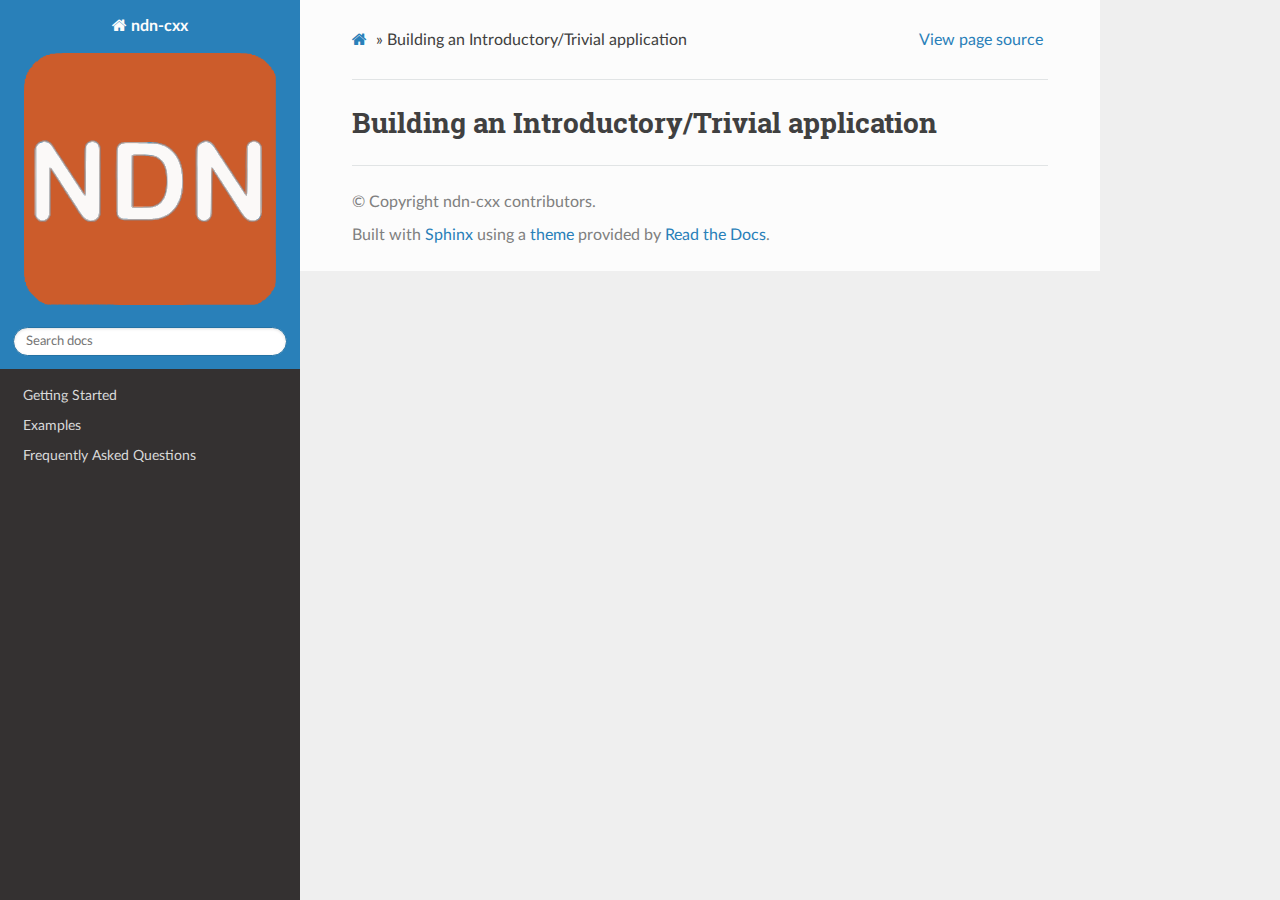
==== new-docs/_build/html/ex1.html @ 69969c58 "added new theme and examples page" ====
<!DOCTYPE html>
<html class="writer-html5" lang="en" >
<head>
  <meta charset="utf-8" /><meta name="generator" content="Docutils 0.17.1: http://docutils.sourceforge.net/" />

  <meta name="viewport" content="width=device-width, initial-scale=1.0" />
  <title>Building an Introductory/Trivial application &mdash; ndn-cxx  documentation</title>
      <link rel="stylesheet" href="_static/pygments.css" type="text/css" />
      <link rel="stylesheet" href="_static/css/theme.css" type="text/css" />
      <link rel="stylesheet" href="_static/copybutton.css" type="text/css" />
      <link rel="stylesheet" href="_static/css/logo-adjustments.css" type="text/css" />
    <link rel="shortcut icon" href="_static/ndn-plain.ico"/>
  <!--[if lt IE 9]>
    <script src="_static/js/html5shiv.min.js"></script>
  <![endif]-->
  
        <script data-url_root="./" id="documentation_options" src="_static/documentation_options.js"></script>
        <script src="_static/jquery.js"></script>
        <script src="_static/underscore.js"></script>
        <script src="_static/_sphinx_javascript_frameworks_compat.js"></script>
        <script src="_static/doctools.js"></script>
        <script src="_static/clipboard.min.js"></script>
        <script src="_static/copybutton.js"></script>
    <script src="_static/js/theme.js"></script>
    <link rel="index" title="Index" href="genindex.html" />
    <link rel="search" title="Search" href="search.html" /> 
</head>

<body class="wy-body-for-nav"> 
  <div class="wy-grid-for-nav">
    <nav data-toggle="wy-nav-shift" class="wy-nav-side">
      <div class="wy-side-scroll">
        <div class="wy-side-nav-search" >
            <a href="index.html" class="icon icon-home"> ndn-cxx
            <img src="_static/ndn-plain.svg" class="logo" alt="Logo"/>
          </a>
<div role="search">
  <form id="rtd-search-form" class="wy-form" action="search.html" method="get">
    <input type="text" name="q" placeholder="Search docs" />
    <input type="hidden" name="check_keywords" value="yes" />
    <input type="hidden" name="area" value="default" />
  </form>
</div>
        </div><div class="wy-menu wy-menu-vertical" data-spy="affix" role="navigation" aria-label="Navigation menu">
              <ul>
<li class="toctree-l1"><a class="reference internal" href="start.html">Getting Started</a></li>
<li class="toctree-l1"><a class="reference internal" href="examples.html">Examples</a></li>
<li class="toctree-l1"><a class="reference internal" href="faq.html">Frequently Asked Questions</a></li>
</ul>

        </div>
      </div>
    </nav>

    <section data-toggle="wy-nav-shift" class="wy-nav-content-wrap"><nav class="wy-nav-top" aria-label="Mobile navigation menu" >
          <i data-toggle="wy-nav-top" class="fa fa-bars"></i>
          <a href="index.html">ndn-cxx</a>
      </nav>

      <div class="wy-nav-content">
        <div class="rst-content">
          <div role="navigation" aria-label="Page navigation">
  <ul class="wy-breadcrumbs">
      <li><a href="index.html" class="icon icon-home"></a> &raquo;</li>
      <li>Building an Introductory/Trivial application</li>
      <li class="wy-breadcrumbs-aside">
            <a href="_sources/ex1.rst.txt" rel="nofollow"> View page source</a>
      </li>
  </ul>
  <hr/>
</div>
          <div role="main" class="document" itemscope="itemscope" itemtype="http://schema.org/Article">
           <div itemprop="articleBody">
             
  <section id="building-an-introductory-trivial-application">
<h1>Building an Introductory/Trivial application<a class="headerlink" href="#building-an-introductory-trivial-application" title="Permalink to this heading"></a></h1>
</section>


           </div>
          </div>
          <footer>

  <hr/>

  <div role="contentinfo">
    <p>&#169; Copyright ndn-cxx contributors.</p>
  </div>

  Built with <a href="https://www.sphinx-doc.org/">Sphinx</a> using a
    <a href="https://github.com/readthedocs/sphinx_rtd_theme">theme</a>
    provided by <a href="https://readthedocs.org">Read the Docs</a>.
   

</footer>
        </div>
      </div>
    </section>
  </div>
  <script>
      jQuery(function () {
          SphinxRtdTheme.Navigation.enable(true);
      });
  </script> 

</body>
</html>
---- new-docs/_build/html/_static/pygments.css ----
pre { line-height: 125%; }
td.linenos .normal { color: inherit; background-color: transparent; padding-left: 5px; padding-right: 5px; }
span.linenos { color: inherit; background-color: transparent; padding-left: 5px; padding-right: 5px; }
td.linenos .special { color: #000000; background-color: #ffffc0; padding-left: 5px; padding-right: 5px; }
span.linenos.special { color: #000000; background-color: #ffffc0; padding-left: 5px; padding-right: 5px; }
.highlight .hll { background-color: #ffffcc }
.highlight { background: #f8f8f8; }
.highlight .c { color: #3D7B7B; font-style: italic } /* Comment */
.highlight .err { border: 1px solid #FF0000 } /* Error */
.highlight .k { color: #008000; font-weight: bold } /* Keyword */
.highlight .o { color: #666666 } /* Operator */
.highlight .ch { color: #3D7B7B; font-style: italic } /* Comment.Hashbang */
.highlight .cm { color: #3D7B7B; font-style: italic } /* Comment.Multiline */
.highlight .cp { color: #9C6500 } /* Comment.Preproc */
.highlight .cpf { color: #3D7B7B; font-style: italic } /* Comment.PreprocFile */
.highlight .c1 { color: #3D7B7B; font-style: italic } /* Comment.Single */
.highlight .cs { color: #3D7B7B; font-style: italic } /* Comment.Special */
.highlight .gd { color: #A00000 } /* Generic.Deleted */
.highlight .ge { font-style: italic } /* Generic.Emph */
.highlight .gr { color: #E40000 } /* Generic.Error */
.highlight .gh { color: #000080; font-weight: bold } /* Generic.Heading */
.highlight .gi { color: #008400 } /* Generic.Inserted */
.highlight .go { color: #717171 } /* Generic.Output */
.highlight .gp { color: #000080; font-weight: bold } /* Generic.Prompt */
.highlight .gs { font-weight: bold } /* Generic.Strong */
.highlight .gu { color: #800080; font-weight: bold } /* Generic.Subheading */
.highlight .gt { color: #0044DD } /* Generic.Traceback */
.highlight .kc { color: #008000; font-weight: bold } /* Keyword.Constant */
.highlight .kd { color: #008000; font-weight: bold } /* Keyword.Declaration */
.highlight .kn { color: #008000; font-weight: bold } /* Keyword.Namespace */
.highlight .kp { color: #008000 } /* Keyword.Pseudo */
.highlight .kr { color: #008000; font-weight: bold } /* Keyword.Reserved */
.highlight .kt { color: #B00040 } /* Keyword.Type */
.highlight .m { color: #666666 } /* Literal.Number */
.highlight .s { color: #BA2121 } /* Literal.String */
.highlight .na { color: #687822 } /* Name.Attribute */
.highlight .nb { color: #008000 } /* Name.Builtin */
.highlight .nc { color: #0000FF; font-weight: bold } /* Name.Class */
.highlight .no { color: #880000 } /* Name.Constant */
.highlight .nd { color: #AA22FF } /* Name.Decorator */
.highlight .ni { color: #717171; font-weight: bold } /* Name.Entity */
.highlight .ne { color: #CB3F38; font-weight: bold } /* Name.Exception */
.highlight .nf { color: #0000FF } /* Name.Function */
.highlight .nl { color: #767600 } /* Name.Label */
.highlight .nn { color: #0000FF; font-weight: bold } /* Name.Namespace */
.highlight .nt { color: #008000; font-weight: bold } /* Name.Tag */
.highlight .nv { color: #19177C } /* Name.Variable */
.highlight .ow { color: #AA22FF; font-weight: bold } /* Operator.Word */
.highlight .w { color: #bbbbbb } /* Text.Whitespace */
.highlight .mb { color: #666666 } /* Literal.Number.Bin */
.highlight .mf { color: #666666 } /* Literal.Number.Float */
.highlight .mh { color: #666666 } /* Literal.Number.Hex */
.highlight .mi { color: #666666 } /* Literal.Number.Integer */
.highlight .mo { color: #666666 } /* Literal.Number.Oct */
.highlight .sa { color: #BA2121 } /* Literal.String.Affix */
.highlight .sb { color: #BA2121 } /* Literal.String.Backtick */
.highlight .sc { color: #BA2121 } /* Literal.String.Char */
.highlight .dl { color: #BA2121 } /* Literal.String.Delimiter */
.highlight .sd { color: #BA2121; font-style: italic } /* Literal.String.Doc */
.highlight .s2 { color: #BA2121 } /* Literal.String.Double */
.highlight .se { color: #AA5D1F; font-weight: bold } /* Literal.String.Escape */
.highlight .sh { color: #BA2121 } /* Literal.String.Heredoc */
.highlight .si { color: #A45A77; font-weight: bold } /* Literal.String.Interpol */
.highlight .sx { color: #008000 } /* Literal.String.Other */
.highlight .sr { color: #A45A77 } /* Literal.String.Regex */
.highlight .s1 { color: #BA2121 } /* Literal.String.Single */
.highlight .ss { color: #19177C } /* Literal.String.Symbol */
.highlight .bp { color: #008000 } /* Name.Builtin.Pseudo */
.highlight .fm { color: #0000FF } /* Name.Function.Magic */
.highlight .vc { color: #19177C } /* Name.Variable.Class */
.highlight .vg { color: #19177C } /* Name.Variable.Global */
.highlight .vi { color: #19177C } /* Name.Variable.Instance */
.highlight .vm { color: #19177C } /* Name.Variable.Magic */
.highlight .il { color: #666666 } /* Literal.Number.Integer.Long */
---- new-docs/_build/html/_static/css/theme.css ----
html{box-sizing:border-box}*,:after,:before{box-sizing:inherit}article,aside,details,figcaption,figure,footer,header,hgroup,nav,section{display:block}audio,canvas,video{display:inline-block;*display:inline;*zoom:1}[hidden],audio:not([controls]){display:none}*{-webkit-box-sizing:border-box;-moz-box-sizing:border-box;box-sizing:border-box}html{font-size:100%;-webkit-text-size-adjust:100%;-ms-text-size-adjust:100%}body{margin:0}a:active,a:hover{outline:0}abbr[title]{border-bottom:1px dotted}b,strong{font-weight:700}blockquote{margin:0}dfn{font-style:italic}ins{background:#ff9;text-decoration:none}ins,mark{color:#000}mark{background:#ff0;font-style:italic;font-weight:700}.rst-content code,.rst-content tt,code,kbd,pre,samp{font-family:monospace,serif;_font-family:courier new,monospace;font-size:1em}pre{white-space:pre}q{quotes:none}q:after,q:before{content:"";content:none}small{font-size:85%}sub,sup{font-size:75%;line-height:0;position:relative;vertical-align:baseline}sup{top:-.5em}sub{bottom:-.25em}dl,ol,ul{margin:0;padding:0;list-style:none;list-style-image:none}li{list-style:none}dd{margin:0}img{border:0;-ms-interpolation-mode:bicubic;vertical-align:middle;max-width:100%}svg:not(:root){overflow:hidden}figure,form{margin:0}label{cursor:pointer}button,input,select,textarea{font-size:100%;margin:0;vertical-align:baseline;*vertical-align:middle}button,input{line-height:normal}button,input[type=button],input[type=reset],input[type=submit]{cursor:pointer;-webkit-appearance:button;*overflow:visible}button[disabled],input[disabled]{cursor:default}input[type=search]{-webkit-appearance:textfield;-moz-box-sizing:content-box;-webkit-box-sizing:content-box;box-sizing:content-box}textarea{resize:vertical}table{border-collapse:collapse;border-spacing:0}td{vertical-align:top}.chromeframe{margin:.2em 0;background:#ccc;color:#000;padding:.2em 0}.ir{display:block;border:0;text-indent:-999em;overflow:hidden;background-color:transparent;background-repeat:no-repeat;text-align:left;direction:ltr;*line-height:0}.ir br{display:none}.hidden{display:none!important;visibility:hidden}.visuallyhidden{border:0;clip:rect(0 0 0 0);height:1px;margin:-1px;overflow:hidden;padding:0;position:absolute;width:1px}.visuallyhidden.focusable:active,.visuallyhidden.focusable:focus{clip:auto;height:auto;margin:0;overflow:visible;position:static;width:auto}.invisible{visibility:hidden}.relative{position:relative}big,small{font-size:100%}@media print{body,html,section{background:none!important}*{box-shadow:none!important;text-shadow:none!important;filter:none!important;-ms-filter:none!important}a,a:visited{text-decoration:underline}.ir a:after,a[href^="#"]:after,a[href^="javascript:"]:after{content:""}blockquote,pre{page-break-inside:avoid}thead{display:table-header-group}img,tr{page-break-inside:avoid}img{max-width:100%!important}@page{margin:.5cm}.rst-content .toctree-wrapper>p.caption,h2,h3,p{orphans:3;widows:3}.rst-content .toctree-wrapper>p.caption,h2,h3{page-break-after:avoid}}.btn,.fa:before,.icon:before,.rst-content .admonition,.rst-content .admonition-title:before,.rst-content .admonition-todo,.rst-content .attention,.rst-content .caution,.rst-content .code-block-caption .headerlink:before,.rst-content .danger,.rst-content .eqno .headerlink:before,.rst-content .error,.rst-content .hint,.rst-content .important,.rst-content .note,.rst-content .seealso,.rst-content .tip,.rst-content .warning,.rst-content code.download span:first-child:before,.rst-content dl dt .headerlink:before,.rst-content h1 .headerlink:before,.rst-content h2 .headerlink:before,.rst-content h3 .headerlink:before,.rst-content h4 .headerlink:before,.rst-content h5 .headerlink:before,.rst-content h6 .headerlink:before,.rst-content p.caption .headerlink:before,.rst-content p .headerlink:before,.rst-content table>caption .headerlink:before,.rst-content tt.download span:first-child:before,.wy-alert,.wy-dropdown .caret:before,.wy-inline-validate.wy-inline-validate-danger .wy-input-context:before,.wy-inline-validate.wy-inline-validate-info .wy-input-context:before,.wy-inline-validate.wy-inline-validate-success .wy-input-context:before,.wy-inline-validate.wy-inline-validate-warning .wy-input-context:before,.wy-menu-vertical li.current>a,.wy-menu-vertical li.current>a button.toctree-expand:before,.wy-menu-vertical li.on a,.wy-menu-vertical li.on a button.toctree-expand:before,.wy-menu-vertical li button.toctree-expand:before,.wy-nav-top a,.wy-side-nav-search .wy-dropdown>a,.wy-side-nav-search>a,input[type=color],input[type=date],input[type=datetime-local],input[type=datetime],input[type=email],input[type=month],input[type=number],input[type=password],input[type=search],input[type=tel],input[type=text],input[type=time],input[type=url],input[type=week],select,textarea{-webkit-font-smoothing:antialiased}.clearfix{*zoom:1}.clearfix:after,.clearfix:before{display:table;content:""}.clearfix:after{clear:both}/*!
 *  Font Awesome 4.7.0 by @davegandy - http://fontawesome.io - @fontawesome
 *  License - http://fontawesome.io/license (Font: SIL OFL 1.1, CSS: MIT License)
 */@font-face{font-family:FontAwesome;src:url(fonts/fontawesome-webfont.eot?674f50d287a8c48dc19ba404d20fe713);src:url(fonts/fontawesome-webfont.eot?674f50d287a8c48dc19ba404d20fe713?#iefix&v=4.7.0) format("embedded-opentype"),url(fonts/fontawesome-webfont.woff2?af7ae505a9eed503f8b8e6982036873e) format("woff2"),url(fonts/fontawesome-webfont.woff?fee66e712a8a08eef5805a46892932ad) format("woff"),url(fonts/fontawesome-webfont.ttf?b06871f281fee6b241d60582ae9369b9) format("truetype"),url(fonts/fontawesome-webfont.svg?912ec66d7572ff821749319396470bde#fontawesomeregular) format("svg");font-weight:400;font-style:normal}.fa,.icon,.rst-content .admonition-title,.rst-content .code-block-caption .headerlink,.rst-content .eqno .headerlink,.rst-content code.download span:first-child,.rst-content dl dt .headerlink,.rst-content h1 .headerlink,.rst-content h2 .headerlink,.rst-content h3 .headerlink,.rst-content h4 .headerlink,.rst-content h5 .headerlink,.rst-content h6 .headerlink,.rst-content p.caption .headerlink,.rst-content p .headerlink,.rst-content table>caption .headerlink,.rst-content tt.download span:first-child,.wy-menu-vertical li.current>a button.toctree-expand,.wy-menu-vertical li.on a button.toctree-expand,.wy-menu-vertical li button.toctree-expand{display:inline-block;font:normal normal normal 14px/1 FontAwesome;font-size:inherit;text-rendering:auto;-webkit-font-smoothing:antialiased;-moz-osx-font-smoothing:grayscale}.fa-lg{font-size:1.33333em;line-height:.75em;vertical-align:-15%}.fa-2x{font-size:2em}.fa-3x{font-size:3em}.fa-4x{font-size:4em}.fa-5x{font-size:5em}.fa-fw{width:1.28571em;text-align:center}.fa-ul{padding-left:0;margin-left:2.14286em;list-style-type:none}.fa-ul>li{position:relative}.fa-li{position:absolute;left:-2.14286em;width:2.14286em;top:.14286em;text-align:center}.fa-li.fa-lg{left:-1.85714em}.fa-border{padding:.2em .25em .15em;border:.08em solid #eee;border-radius:.1em}.fa-pull-left{float:left}.fa-pull-right{float:right}.fa-pull-left.icon,.fa.fa-pull-left,.rst-content .code-block-caption .fa-pull-left.headerlink,.rst-content .eqno .fa-pull-left.headerlink,.rst-content .fa-pull-left.admonition-title,.rst-content code.download span.fa-pull-left:first-child,.rst-content dl dt .fa-pull-left.headerlink,.rst-content h1 .fa-pull-left.headerlink,.rst-content h2 .fa-pull-left.headerlink,.rst-content h3 .fa-pull-left.headerlink,.rst-content h4 .fa-pull-left.headerlink,.rst-content h5 .fa-pull-left.headerlink,.rst-content h6 .fa-pull-left.headerlink,.rst-content p .fa-pull-left.headerlink,.rst-content table>caption .fa-pull-left.headerlink,.rst-content tt.download span.fa-pull-left:first-child,.wy-menu-vertical li.current>a button.fa-pull-left.toctree-expand,.wy-menu-vertical li.on a button.fa-pull-left.toctree-expand,.wy-menu-vertical li button.fa-pull-left.toctree-expand{margin-right:.3em}.fa-pull-right.icon,.fa.fa-pull-right,.rst-content .code-block-caption .fa-pull-right.headerlink,.rst-content .eqno .fa-pull-right.headerlink,.rst-content .fa-pull-right.admonition-title,.rst-content code.download span.fa-pull-right:first-child,.rst-content dl dt .fa-pull-right.headerlink,.rst-content h1 .fa-pull-right.headerlink,.rst-content h2 .fa-pull-right.headerlink,.rst-content h3 .fa-pull-right.headerlink,.rst-content h4 .fa-pull-right.headerlink,.rst-content h5 .fa-pull-right.headerlink,.rst-content h6 .fa-pull-right.headerlink,.rst-content p .fa-pull-right.headerlink,.rst-content table>caption .fa-pull-right.headerlink,.rst-content tt.download span.fa-pull-right:first-child,.wy-menu-vertical li.current>a button.fa-pull-right.toctree-expand,.wy-menu-vertical li.on a button.fa-pull-right.toctree-expand,.wy-menu-vertical li button.fa-pull-right.toctree-expand{margin-left:.3em}.pull-right{float:right}.pull-left{float:left}.fa.pull-left,.pull-left.icon,.rst-content .code-block-caption .pull-left.headerlink,.rst-content .eqno .pull-left.headerlink,.rst-content .pull-left.admonition-title,.rst-content code.download span.pull-left:first-child,.rst-content dl dt .pull-left.headerlink,.rst-content h1 .pull-left.headerlink,.rst-content h2 .pull-left.headerlink,.rst-content h3 .pull-left.headerlink,.rst-content h4 .pull-left.headerlink,.rst-content h5 .pull-left.headerlink,.rst-content h6 .pull-left.headerlink,.rst-content p .pull-left.headerlink,.rst-content table>caption .pull-left.headerlink,.rst-content tt.download span.pull-left:first-child,.wy-menu-vertical li.current>a button.pull-left.toctree-expand,.wy-menu-vertical li.on a button.pull-left.toctree-expand,.wy-menu-vertical li button.pull-left.toctree-expand{margin-right:.3em}.fa.pull-right,.pull-right.icon,.rst-content .code-block-caption .pull-right.headerlink,.rst-content .eqno .pull-right.headerlink,.rst-content .pull-right.admonition-title,.rst-content code.download span.pull-right:first-child,.rst-content dl dt .pull-right.headerlink,.rst-content h1 .pull-right.headerlink,.rst-content h2 .pull-right.headerlink,.rst-content h3 .pull-right.headerlink,.rst-content h4 .pull-right.headerlink,.rst-content h5 .pull-right.headerlink,.rst-content h6 .pull-right.headerlink,.rst-content p .pull-right.headerlink,.rst-content table>caption .pull-right.headerlink,.rst-content tt.download span.pull-right:first-child,.wy-menu-vertical li.current>a button.pull-right.toctree-expand,.wy-menu-vertical li.on a button.pull-right.toctree-expand,.wy-menu-vertical li button.pull-right.toctree-expand{margin-left:.3em}.fa-spin{-webkit-animation:fa-spin 2s linear infinite;animation:fa-spin 2s linear infinite}.fa-pulse{-webkit-animation:fa-spin 1s steps(8) infinite;animation:fa-spin 1s steps(8) infinite}@-webkit-keyframes fa-spin{0%{-webkit-transform:rotate(0deg);transform:rotate(0deg)}to{-webkit-transform:rotate(359deg);transform:rotate(359deg)}}@keyframes fa-spin{0%{-webkit-transform:rotate(0deg);transform:rotate(0deg)}to{-webkit-transform:rotate(359deg);transform:rotate(359deg)}}.fa-rotate-90{-ms-filter:"progid:DXImageTransform.Microsoft.BasicImage(rotation=1)";-webkit-transform:rotate(90deg);-ms-transform:rotate(90deg);transform:rotate(90deg)}.fa-rotate-180{-ms-filter:"progid:DXImageTransform.Microsoft.BasicImage(rotation=2)";-webkit-transform:rotate(180deg);-ms-transform:rotate(180deg);transform:rotate(180deg)}.fa-rotate-270{-ms-filter:"progid:DXImageTransform.Microsoft.BasicImage(rotation=3)";-webkit-transform:rotate(270deg);-ms-transform:rotate(270deg);transform:rotate(270deg)}.fa-flip-horizontal{-ms-filter:"progid:DXImageTransform.Microsoft.BasicImage(rotation=0, mirror=1)";-webkit-transform:scaleX(-1);-ms-transform:scaleX(-1);transform:scaleX(-1)}.fa-flip-vertical{-ms-filter:"progid:DXImageTransform.Microsoft.BasicImage(rotation=2, mirror=1)";-webkit-transform:scaleY(-1);-ms-transform:scaleY(-1);transform:scaleY(-1)}:root .fa-flip-horizontal,:root .fa-flip-vertical,:root .fa-rotate-90,:root .fa-rotate-180,:root .fa-rotate-270{filter:none}.fa-stack{position:relative;display:inline-block;width:2em;height:2em;line-height:2em;vertical-align:middle}.fa-stack-1x,.fa-stack-2x{position:absolute;left:0;width:100%;text-align:center}.fa-stack-1x{line-height:inherit}.fa-stack-2x{font-size:2em}.fa-inverse{color:#fff}.fa-glass:before{content:""}.fa-music:before{content:""}.fa-search:before,.icon-search:before{content:""}.fa-envelope-o:before{content:""}.fa-heart:before{content:""}.fa-star:before{content:""}.fa-star-o:before{content:""}.fa-user:before{content:""}.fa-film:before{content:""}.fa-th-large:before{content:""}.fa-th:before{content:""}.fa-th-list:before{content:""}.fa-check:before{content:""}.fa-close:before,.fa-remove:before,.fa-times:before{content:""}.fa-search-plus:before{content:""}.fa-search-minus:before{content:""}.fa-power-off:before{content:""}.fa-signal:before{content:""}.fa-cog:before,.fa-gear:before{content:""}.fa-trash-o:before{content:""}.fa-home:before,.icon-home:before{content:""}.fa-file-o:before{content:""}.fa-clock-o:before{content:""}.fa-road:before{content:""}.fa-download:before,.rst-content code.download span:first-child:before,.rst-content tt.download span:first-child:before{content:""}.fa-arrow-circle-o-down:before{content:""}.fa-arrow-circle-o-up:before{content:""}.fa-inbox:before{content:""}.fa-play-circle-o:before{content:""}.fa-repeat:before,.fa-rotate-right:before{content:""}.fa-refresh:before{content:""}.fa-list-alt:before{content:""}.fa-lock:before{content:""}.fa-flag:before{content:""}.fa-headphones:before{content:""}.fa-volume-off:before{content:""}.fa-volume-down:before{content:""}.fa-volume-up:before{content:""}.fa-qrcode:before{content:""}.fa-barcode:before{content:""}.fa-tag:before{content:""}.fa-tags:before{content:""}.fa-book:before,.icon-book:before{content:""}.fa-bookmark:before{content:""}.fa-print:before{content:""}.fa-camera:before{content:""}.fa-font:before{content:""}.fa-bold:before{content:""}.fa-italic:before{content:""}.fa-text-height:before{content:""}.fa-text-width:before{content:""}.fa-align-left:before{content:""}.fa-align-center:before{content:""}.fa-align-right:before{content:""}.fa-align-justify:before{content:""}.fa-list:before{content:""}.fa-dedent:before,.fa-outdent:before{content:""}.fa-indent:before{content:""}.fa-video-camera:before{content:""}.fa-image:before,.fa-photo:before,.fa-picture-o:before{content:""}.fa-pencil:before{content:""}.fa-map-marker:before{content:""}.fa-adjust:before{content:""}.fa-tint:before{content:""}.fa-edit:before,.fa-pencil-square-o:before{content:""}.fa-share-square-o:before{content:""}.fa-check-square-o:before{content:""}.fa-arrows:before{content:""}.fa-step-backward:before{content:""}.fa-fast-backward:before{content:""}.fa-backward:before{content:""}.fa-play:before{content:""}.fa-pause:before{content:""}.fa-stop:before{content:""}.fa-forward:before{content:""}.fa-fast-forward:before{content:""}.fa-step-forward:before{content:""}.fa-eject:before{content:""}.fa-chevron-left:before{content:""}.fa-chevron-right:before{content:""}.fa-plus-circle:before{content:""}.fa-minus-circle:before{content:""}.fa-times-circle:before,.wy-inline-validate.wy-inline-validate-danger .wy-input-context:before{content:""}.fa-check-circle:before,.wy-inline-validate.wy-inline-validate-success .wy-input-context:before{content:""}.fa-question-circle:before{content:""}.fa-info-circle:before{content:""}.fa-crosshairs:before{content:""}.fa-times-circle-o:before{content:""}.fa-check-circle-o:before{content:""}.fa-ban:before{content:""}.fa-arrow-left:before{content:""}.fa-arrow-right:before{content:""}.fa-arrow-up:before{content:""}.fa-arrow-down:before{content:""}.fa-mail-forward:before,.fa-share:before{content:""}.fa-expand:before{content:""}.fa-compress:before{content:""}.fa-plus:before{content:""}.fa-minus:before{content:""}.fa-asterisk:before{content:""}.fa-exclamation-circle:before,.rst-content .admonition-title:before,.wy-inline-validate.wy-inline-validate-info .wy-input-context:before,.wy-inline-validate.wy-inline-validate-warning .wy-input-context:before{content:""}.fa-gift:before{content:""}.fa-leaf:before{content:""}.fa-fire:before,.icon-fire:before{content:""}.fa-eye:before{content:""}.fa-eye-slash:before{content:""}.fa-exclamation-triangle:before,.fa-warning:before{content:""}.fa-plane:before{content:""}.fa-calendar:before{content:""}.fa-random:before{content:""}.fa-comment:before{content:""}.fa-magnet:before{content:""}.fa-chevron-up:before{content:""}.fa-chevron-down:before{content:""}.fa-retweet:before{content:""}.fa-shopping-cart:before{content:""}.fa-folder:before{content:""}.fa-folder-open:before{content:""}.fa-arrows-v:before{content:""}.fa-arrows-h:before{content:""}.fa-bar-chart-o:before,.fa-bar-chart:before{content:""}.fa-twitter-square:before{content:""}.fa-facebook-square:before{content:""}.fa-camera-retro:before{content:""}.fa-key:before{content:""}.fa-cogs:before,.fa-gears:before{content:""}.fa-comments:before{content:""}.fa-thumbs-o-up:before{content:""}.fa-thumbs-o-down:before{content:""}.fa-star-half:before{content:""}.fa-heart-o:before{content:""}.fa-sign-out:before{content:""}.fa-linkedin-square:before{content:""}.fa-thumb-tack:before{content:""}.fa-external-link:before{content:""}.fa-sign-in:before{content:""}.fa-trophy:before{content:""}.fa-github-square:before{content:""}.fa-upload:before{content:""}.fa-lemon-o:before{content:""}.fa-phone:before{content:""}.fa-square-o:before{content:""}.fa-bookmark-o:before{content:""}.fa-phone-square:before{content:""}.fa-twitter:before{content:""}.fa-facebook-f:before,.fa-facebook:before{content:""}.fa-github:before,.icon-github:before{content:""}.fa-unlock:before{content:""}.fa-credit-card:before{content:""}.fa-feed:before,.fa-rss:before{content:""}.fa-hdd-o:before{content:""}.fa-bullhorn:before{content:""}.fa-bell:before{content:""}.fa-certificate:before{content:""}.fa-hand-o-right:before{content:""}.fa-hand-o-left:before{content:""}.fa-hand-o-up:before{content:""}.fa-hand-o-down:before{content:""}.fa-arrow-circle-left:before,.icon-circle-arrow-left:before{content:""}.fa-arrow-circle-right:before,.icon-circle-arrow-right:before{content:""}.fa-arrow-circle-up:before{content:""}.fa-arrow-circle-down:before{content:""}.fa-globe:before{content:""}.fa-wrench:before{content:""}.fa-tasks:before{content:""}.fa-filter:before{content:""}.fa-briefcase:before{content:""}.fa-arrows-alt:before{content:""}.fa-group:before,.fa-users:before{content:""}.fa-chain:before,.fa-link:before,.icon-link:before{content:""}.fa-cloud:before{content:""}.fa-flask:before{content:""}.fa-cut:before,.fa-scissors:before{content:""}.fa-copy:before,.fa-files-o:before{content:""}.fa-paperclip:before{content:""}.fa-floppy-o:before,.fa-save:before{content:""}.fa-square:before{content:""}.fa-bars:before,.fa-navicon:before,.fa-reorder:before{content:""}.fa-list-ul:before{content:""}.fa-list-ol:before{content:""}.fa-strikethrough:before{content:""}.fa-underline:before{content:""}.fa-table:before{content:""}.fa-magic:before{content:""}.fa-truck:before{content:""}.fa-pinterest:before{content:""}.fa-pinterest-square:before{content:""}.fa-google-plus-square:before{content:""}.fa-google-plus:before{content:""}.fa-money:before{content:""}.fa-caret-down:before,.icon-caret-down:before,.wy-dropdown .caret:before{content:""}.fa-caret-up:before{content:""}.fa-caret-left:before{content:""}.fa-caret-right:before{content:""}.fa-columns:before{content:""}.fa-sort:before,.fa-unsorted:before{content:""}.fa-sort-desc:before,.fa-sort-down:before{content:""}.fa-sort-asc:before,.fa-sort-up:before{content:""}.fa-envelope:before{content:""}.fa-linkedin:before{content:""}.fa-rotate-left:before,.fa-undo:before{content:""}.fa-gavel:before,.fa-legal:before{content:""}.fa-dashboard:before,.fa-tachometer:before{content:""}.fa-comment-o:before{content:""}.fa-comments-o:before{content:""}.fa-bolt:before,.fa-flash:before{content:""}.fa-sitemap:before{content:""}.fa-umbrella:before{content:""}.fa-clipboard:before,.fa-paste:before{content:""}.fa-lightbulb-o:before{content:""}.fa-exchange:before{content:""}.fa-cloud-download:before{content:""}.fa-cloud-upload:before{content:""}.fa-user-md:before{content:""}.fa-stethoscope:before{content:""}.fa-suitcase:before{content:""}.fa-bell-o:before{content:""}.fa-coffee:before{content:""}.fa-cutlery:before{content:""}.fa-file-text-o:before{content:""}.fa-building-o:before{content:""}.fa-hospital-o:before{content:""}.fa-ambulance:before{content:""}.fa-medkit:before{content:""}.fa-fighter-jet:before{content:""}.fa-beer:before{content:""}.fa-h-square:before{content:""}.fa-plus-square:before{content:""}.fa-angle-double-left:before{content:""}.fa-angle-double-right:before{content:""}.fa-angle-double-up:before{content:""}.fa-angle-double-down:before{content:""}.fa-angle-left:before{content:""}.fa-angle-right:before{content:""}.fa-angle-up:before{content:""}.fa-angle-down:before{content:""}.fa-desktop:before{content:""}.fa-laptop:before{content:""}.fa-tablet:before{content:""}.fa-mobile-phone:before,.fa-mobile:before{content:""}.fa-circle-o:before{content:""}.fa-quote-left:before{content:""}.fa-quote-right:before{content:""}.fa-spinner:before{content:""}.fa-circle:before{content:""}.fa-mail-reply:before,.fa-reply:before{content:""}.fa-github-alt:before{content:""}.fa-folder-o:before{content:""}.fa-folder-open-o:before{content:""}.fa-smile-o:before{content:""}.fa-frown-o:before{content:""}.fa-meh-o:before{content:""}.fa-gamepad:before{content:""}.fa-keyboard-o:before{content:""}.fa-flag-o:before{content:""}.fa-flag-checkered:before{content:""}.fa-terminal:before{content:""}.fa-code:before{content:""}.fa-mail-reply-all:before,.fa-reply-all:before{content:""}.fa-star-half-empty:before,.fa-star-half-full:before,.fa-star-half-o:before{content:""}.fa-location-arrow:before{content:""}.fa-crop:before{content:""}.fa-code-fork:before{content:""}.fa-chain-broken:before,.fa-unlink:before{content:""}.fa-question:before{content:""}.fa-info:before{content:""}.fa-exclamation:before{content:""}.fa-superscript:before{content:""}.fa-subscript:before{content:""}.fa-eraser:before{content:""}.fa-puzzle-piece:before{content:""}.fa-microphone:before{content:""}.fa-microphone-slash:before{content:""}.fa-shield:before{content:""}.fa-calendar-o:before{content:""}.fa-fire-extinguisher:before{content:""}.fa-rocket:before{content:""}.fa-maxcdn:before{content:""}.fa-chevron-circle-left:before{content:""}.fa-chevron-circle-right:before{content:""}.fa-chevron-circle-up:before{content:""}.fa-chevron-circle-down:before{content:""}.fa-html5:before{content:""}.fa-css3:before{content:""}.fa-anchor:before{content:""}.fa-unlock-alt:before{content:""}.fa-bullseye:before{content:""}.fa-ellipsis-h:before{content:""}.fa-ellipsis-v:before{content:""}.fa-rss-square:before{content:""}.fa-play-circle:before{content:""}.fa-ticket:before{content:""}.fa-minus-square:before{content:""}.fa-minus-square-o:before,.wy-menu-vertical li.current>a button.toctree-expand:before,.wy-menu-vertical li.on a button.toctree-expand:before{content:""}.fa-level-up:before{content:""}.fa-level-down:before{content:""}.fa-check-square:before{content:""}.fa-pencil-square:before{content:""}.fa-external-link-square:before{content:""}.fa-share-square:before{content:""}.fa-compass:before{content:""}.fa-caret-square-o-down:before,.fa-toggle-down:before{content:""}.fa-caret-square-o-up:before,.fa-toggle-up:before{content:""}.fa-caret-square-o-right:before,.fa-toggle-right:before{content:""}.fa-eur:before,.fa-euro:before{content:""}.fa-gbp:before{content:""}.fa-dollar:before,.fa-usd:before{content:""}.fa-inr:before,.fa-rupee:before{content:""}.fa-cny:before,.fa-jpy:before,.fa-rmb:before,.fa-yen:before{content:""}.fa-rouble:before,.fa-rub:before,.fa-ruble:before{content:""}.fa-krw:before,.fa-won:before{content:""}.fa-bitcoin:before,.fa-btc:before{content:""}.fa-file:before{content:""}.fa-file-text:before{content:""}.fa-sort-alpha-asc:before{content:""}.fa-sort-alpha-desc:before{content:""}.fa-sort-amount-asc:before{content:""}.fa-sort-amount-desc:before{content:""}.fa-sort-numeric-asc:before{content:""}.fa-sort-numeric-desc:before{content:""}.fa-thumbs-up:before{content:""}.fa-thumbs-down:before{content:""}.fa-youtube-square:before{content:""}.fa-youtube:before{content:""}.fa-xing:before{content:""}.fa-xing-square:before{content:""}.fa-youtube-play:before{content:""}.fa-dropbox:before{content:""}.fa-stack-overflow:before{content:""}.fa-instagram:before{content:""}.fa-flickr:before{content:""}.fa-adn:before{content:""}.fa-bitbucket:before,.icon-bitbucket:before{content:""}.fa-bitbucket-square:before{content:""}.fa-tumblr:before{content:""}.fa-tumblr-square:before{content:""}.fa-long-arrow-down:before{content:""}.fa-long-arrow-up:before{content:""}.fa-long-arrow-left:before{content:""}.fa-long-arrow-right:before{content:""}.fa-apple:before{content:""}.fa-windows:before{content:""}.fa-android:before{content:""}.fa-linux:before{content:""}.fa-dribbble:before{content:""}.fa-skype:before{content:""}.fa-foursquare:before{content:""}.fa-trello:before{content:""}.fa-female:before{content:""}.fa-male:before{content:""}.fa-gittip:before,.fa-gratipay:before{content:""}.fa-sun-o:before{content:""}.fa-moon-o:before{content:""}.fa-archive:before{content:""}.fa-bug:before{content:""}.fa-vk:before{content:""}.fa-weibo:before{content:""}.fa-renren:before{content:""}.fa-pagelines:before{content:""}.fa-stack-exchange:before{content:""}.fa-arrow-circle-o-right:before{content:""}.fa-arrow-circle-o-left:before{content:""}.fa-caret-square-o-left:before,.fa-toggle-left:before{content:""}.fa-dot-circle-o:before{content:""}.fa-wheelchair:before{content:""}.fa-vimeo-square:before{content:""}.fa-try:before,.fa-turkish-lira:before{content:""}.fa-plus-square-o:before,.wy-menu-vertical li button.toctree-expand:before{content:""}.fa-space-shuttle:before{content:""}.fa-slack:before{content:""}.fa-envelope-square:before{content:""}.fa-wordpress:before{content:""}.fa-openid:before{content:""}.fa-bank:before,.fa-institution:before,.fa-university:before{content:""}.fa-graduation-cap:before,.fa-mortar-board:before{content:""}.fa-yahoo:before{content:""}.fa-google:before{content:""}.fa-reddit:before{content:""}.fa-reddit-square:before{content:""}.fa-stumbleupon-circle:before{content:""}.fa-stumbleupon:before{content:""}.fa-delicious:before{content:""}.fa-digg:before{content:""}.fa-pied-piper-pp:before{content:""}.fa-pied-piper-alt:before{content:""}.fa-drupal:before{content:""}.fa-joomla:before{content:""}.fa-language:before{content:""}.fa-fax:before{content:""}.fa-building:before{content:""}.fa-child:before{content:""}.fa-paw:before{content:""}.fa-spoon:before{content:""}.fa-cube:before{content:""}.fa-cubes:before{content:""}.fa-behance:before{content:""}.fa-behance-square:before{content:""}.fa-steam:before{content:""}.fa-steam-square:before{content:""}.fa-recycle:before{content:""}.fa-automobile:before,.fa-car:before{content:""}.fa-cab:before,.fa-taxi:before{content:""}.fa-tree:before{content:""}.fa-spotify:before{content:""}.fa-deviantart:before{content:""}.fa-soundcloud:before{content:""}.fa-database:before{content:""}.fa-file-pdf-o:before{content:""}.fa-file-word-o:before{content:""}.fa-file-excel-o:before{content:""}.fa-file-powerpoint-o:before{content:""}.fa-file-image-o:before,.fa-file-photo-o:before,.fa-file-picture-o:before{content:""}.fa-file-archive-o:before,.fa-file-zip-o:before{content:""}.fa-file-audio-o:before,.fa-file-sound-o:before{content:""}.fa-file-movie-o:before,.fa-file-video-o:before{content:""}.fa-file-code-o:before{content:""}.fa-vine:before{content:""}.fa-codepen:before{content:""}.fa-jsfiddle:before{content:""}.fa-life-bouy:before,.fa-life-buoy:before,.fa-life-ring:before,.fa-life-saver:before,.fa-support:before{content:""}.fa-circle-o-notch:before{content:""}.fa-ra:before,.fa-rebel:before,.fa-resistance:before{content:""}.fa-empire:before,.fa-ge:before{content:""}.fa-git-square:before{content:""}.fa-git:before{content:""}.fa-hacker-news:before,.fa-y-combinator-square:before,.fa-yc-square:before{content:""}.fa-tencent-weibo:before{content:""}.fa-qq:before{content:""}.fa-wechat:before,.fa-weixin:before{content:""}.fa-paper-plane:before,.fa-send:before{content:""}.fa-paper-plane-o:before,.fa-send-o:before{content:""}.fa-history:before{content:""}.fa-circle-thin:before{content:""}.fa-header:before{content:""}.fa-paragraph:before{content:""}.fa-sliders:before{content:""}.fa-share-alt:before{content:""}.fa-share-alt-square:before{content:""}.fa-bomb:before{content:""}.fa-futbol-o:before,.fa-soccer-ball-o:before{content:""}.fa-tty:before{content:""}.fa-binoculars:before{content:""}.fa-plug:before{content:""}.fa-slideshare:before{content:""}.fa-twitch:before{content:""}.fa-yelp:before{content:""}.fa-newspaper-o:before{content:""}.fa-wifi:before{content:""}.fa-calculator:before{content:""}.fa-paypal:before{content:""}.fa-google-wallet:before{content:""}.fa-cc-visa:before{content:""}.fa-cc-mastercard:before{content:""}.fa-cc-discover:before{content:""}.fa-cc-amex:before{content:""}.fa-cc-paypal:before{content:""}.fa-cc-stripe:before{content:""}.fa-bell-slash:before{content:""}.fa-bell-slash-o:before{content:""}.fa-trash:before{content:""}.fa-copyright:before{content:""}.fa-at:before{content:""}.fa-eyedropper:before{content:""}.fa-paint-brush:before{content:""}.fa-birthday-cake:before{content:""}.fa-area-chart:before{content:""}.fa-pie-chart:before{content:""}.fa-line-chart:before{content:""}.fa-lastfm:before{content:""}.fa-lastfm-square:before{content:""}.fa-toggle-off:before{content:""}.fa-toggle-on:before{content:""}.fa-bicycle:before{content:""}.fa-bus:before{content:""}.fa-ioxhost:before{content:""}.fa-angellist:before{content:""}.fa-cc:before{content:""}.fa-ils:before,.fa-shekel:before,.fa-sheqel:before{content:""}.fa-meanpath:before{content:""}.fa-buysellads:before{content:""}.fa-connectdevelop:before{content:""}.fa-dashcube:before{content:""}.fa-forumbee:before{content:""}.fa-leanpub:before{content:""}.fa-sellsy:before{content:""}.fa-shirtsinbulk:before{content:""}.fa-simplybuilt:before{content:""}.fa-skyatlas:before{content:""}.fa-cart-plus:before{content:""}.fa-cart-arrow-down:before{content:""}.fa-diamond:before{content:""}.fa-ship:before{content:""}.fa-user-secret:before{content:""}.fa-motorcycle:before{content:""}.fa-street-view:before{content:""}.fa-heartbeat:before{content:""}.fa-venus:before{content:""}.fa-mars:before{content:""}.fa-mercury:before{content:""}.fa-intersex:before,.fa-transgender:before{content:""}.fa-transgender-alt:before{content:""}.fa-venus-double:before{content:""}.fa-mars-double:before{content:""}.fa-venus-mars:before{content:""}.fa-mars-stroke:before{content:""}.fa-mars-stroke-v:before{content:""}.fa-mars-stroke-h:before{content:""}.fa-neuter:before{content:""}.fa-genderless:before{content:""}.fa-facebook-official:before{content:""}.fa-pinterest-p:before{content:""}.fa-whatsapp:before{content:""}.fa-server:before{content:""}.fa-user-plus:before{content:""}.fa-user-times:before{content:""}.fa-bed:before,.fa-hotel:before{content:""}.fa-viacoin:before{content:""}.fa-train:before{content:""}.fa-subway:before{content:""}.fa-medium:before{content:""}.fa-y-combinator:before,.fa-yc:before{content:""}.fa-optin-monster:before{content:""}.fa-opencart:before{content:""}.fa-expeditedssl:before{content:""}.fa-battery-4:before,.fa-battery-full:before,.fa-battery:before{content:""}.fa-battery-3:before,.fa-battery-three-quarters:before{content:""}.fa-battery-2:before,.fa-battery-half:before{content:""}.fa-battery-1:before,.fa-battery-quarter:before{content:""}.fa-battery-0:before,.fa-battery-empty:before{content:""}.fa-mouse-pointer:before{content:""}.fa-i-cursor:before{content:""}.fa-object-group:before{content:""}.fa-object-ungroup:before{content:""}.fa-sticky-note:before{content:""}.fa-sticky-note-o:before{content:""}.fa-cc-jcb:before{content:""}.fa-cc-diners-club:before{content:""}.fa-clone:before{content:""}.fa-balance-scale:before{content:""}.fa-hourglass-o:before{content:""}.fa-hourglass-1:before,.fa-hourglass-start:before{content:""}.fa-hourglass-2:before,.fa-hourglass-half:before{content:""}.fa-hourglass-3:before,.fa-hourglass-end:before{content:""}.fa-hourglass:before{content:""}.fa-hand-grab-o:before,.fa-hand-rock-o:before{content:""}.fa-hand-paper-o:before,.fa-hand-stop-o:before{content:""}.fa-hand-scissors-o:before{content:""}.fa-hand-lizard-o:before{content:""}.fa-hand-spock-o:before{content:""}.fa-hand-pointer-o:before{content:""}.fa-hand-peace-o:before{content:""}.fa-trademark:before{content:""}.fa-registered:before{content:""}.fa-creative-commons:before{content:""}.fa-gg:before{content:""}.fa-gg-circle:before{content:""}.fa-tripadvisor:before{content:""}.fa-odnoklassniki:before{content:""}.fa-odnoklassniki-square:before{content:""}.fa-get-pocket:before{content:""}.fa-wikipedia-w:before{content:""}.fa-safari:before{content:""}.fa-chrome:before{content:""}.fa-firefox:before{content:""}.fa-opera:before{content:""}.fa-internet-explorer:before{content:""}.fa-television:before,.fa-tv:before{content:""}.fa-contao:before{content:""}.fa-500px:before{content:""}.fa-amazon:before{content:""}.fa-calendar-plus-o:before{content:""}.fa-calendar-minus-o:before{content:""}.fa-calendar-times-o:before{content:""}.fa-calendar-check-o:before{content:""}.fa-industry:before{content:""}.fa-map-pin:before{content:""}.fa-map-signs:before{content:""}.fa-map-o:before{content:""}.fa-map:before{content:""}.fa-commenting:before{content:""}.fa-commenting-o:before{content:""}.fa-houzz:before{content:""}.fa-vimeo:before{content:""}.fa-black-tie:before{content:""}.fa-fonticons:before{content:""}.fa-reddit-alien:before{content:""}.fa-edge:before{content:""}.fa-credit-card-alt:before{content:""}.fa-codiepie:before{content:""}.fa-modx:before{content:""}.fa-fort-awesome:before{content:""}.fa-usb:before{content:""}.fa-product-hunt:before{content:""}.fa-mixcloud:before{content:""}.fa-scribd:before{content:""}.fa-pause-circle:before{content:""}.fa-pause-circle-o:before{content:""}.fa-stop-circle:before{content:""}.fa-stop-circle-o:before{content:""}.fa-shopping-bag:before{content:""}.fa-shopping-basket:before{content:""}.fa-hashtag:before{content:""}.fa-bluetooth:before{content:""}.fa-bluetooth-b:before{content:""}.fa-percent:before{content:""}.fa-gitlab:before,.icon-gitlab:before{content:""}.fa-wpbeginner:before{content:""}.fa-wpforms:before{content:""}.fa-envira:before{content:""}.fa-universal-access:before{content:""}.fa-wheelchair-alt:before{content:""}.fa-question-circle-o:before{content:""}.fa-blind:before{content:""}.fa-audio-description:before{content:""}.fa-volume-control-phone:before{content:""}.fa-braille:before{content:""}.fa-assistive-listening-systems:before{content:""}.fa-american-sign-language-interpreting:before,.fa-asl-interpreting:before{content:""}.fa-deaf:before,.fa-deafness:before,.fa-hard-of-hearing:before{content:""}.fa-glide:before{content:""}.fa-glide-g:before{content:""}.fa-sign-language:before,.fa-signing:before{content:""}.fa-low-vision:before{content:""}.fa-viadeo:before{content:""}.fa-viadeo-square:before{content:""}.fa-snapchat:before{content:""}.fa-snapchat-ghost:before{content:""}.fa-snapchat-square:before{content:""}.fa-pied-piper:before{content:""}.fa-first-order:before{content:""}.fa-yoast:before{content:""}.fa-themeisle:before{content:""}.fa-google-plus-circle:before,.fa-google-plus-official:before{content:""}.fa-fa:before,.fa-font-awesome:before{content:""}.fa-handshake-o:before{content:""}.fa-envelope-open:before{content:""}.fa-envelope-open-o:before{content:""}.fa-linode:before{content:""}.fa-address-book:before{content:""}.fa-address-book-o:before{content:""}.fa-address-card:before,.fa-vcard:before{content:""}.fa-address-card-o:before,.fa-vcard-o:before{content:""}.fa-user-circle:before{content:""}.fa-user-circle-o:before{content:""}.fa-user-o:before{content:""}.fa-id-badge:before{content:""}.fa-drivers-license:before,.fa-id-card:before{content:""}.fa-drivers-license-o:before,.fa-id-card-o:before{content:""}.fa-quora:before{content:""}.fa-free-code-camp:before{content:""}.fa-telegram:before{content:""}.fa-thermometer-4:before,.fa-thermometer-full:before,.fa-thermometer:before{content:""}.fa-thermometer-3:before,.fa-thermometer-three-quarters:before{content:""}.fa-thermometer-2:before,.fa-thermometer-half:before{content:""}.fa-thermometer-1:before,.fa-thermometer-quarter:before{content:""}.fa-thermometer-0:before,.fa-thermometer-empty:before{content:""}.fa-shower:before{content:""}.fa-bath:before,.fa-bathtub:before,.fa-s15:before{content:""}.fa-podcast:before{content:""}.fa-window-maximize:before{content:""}.fa-window-minimize:before{content:""}.fa-window-restore:before{content:""}.fa-times-rectangle:before,.fa-window-close:before{content:""}.fa-times-rectangle-o:before,.fa-window-close-o:before{content:""}.fa-bandcamp:before{content:""}.fa-grav:before{content:""}.fa-etsy:before{content:""}.fa-imdb:before{content:""}.fa-ravelry:before{content:""}.fa-eercast:before{content:""}.fa-microchip:before{content:""}.fa-snowflake-o:before{content:""}.fa-superpowers:before{content:""}.fa-wpexplorer:before{content:""}.fa-meetup:before{content:""}.sr-only{position:absolute;width:1px;height:1px;padding:0;margin:-1px;overflow:hidden;clip:rect(0,0,0,0);border:0}.sr-only-focusable:active,.sr-only-focusable:focus{position:static;width:auto;height:auto;margin:0;overflow:visible;clip:auto}.fa,.icon,.rst-content .admonition-title,.rst-content .code-block-caption .headerlink,.rst-content .eqno .headerlink,.rst-content code.download span:first-child,.rst-content dl dt .headerlink,.rst-content h1 .headerlink,.rst-content h2 .headerlink,.rst-content h3 .headerlink,.rst-content h4 .headerlink,.rst-content h5 .headerlink,.rst-content h6 .headerlink,.rst-content p.caption .headerlink,.rst-content p .headerlink,.rst-content table>caption .headerlink,.rst-content tt.download span:first-child,.wy-dropdown .caret,.wy-inline-validate.wy-inline-validate-danger .wy-input-context,.wy-inline-validate.wy-inline-validate-info .wy-input-context,.wy-inline-validate.wy-inline-validate-success .wy-input-context,.wy-inline-validate.wy-inline-validate-warning .wy-input-context,.wy-menu-vertical li.current>a button.toctree-expand,.wy-menu-vertical li.on a button.toctree-expand,.wy-menu-vertical li button.toctree-expand{font-family:inherit}.fa:before,.icon:before,.rst-content .admonition-title:before,.rst-content .code-block-caption .headerlink:before,.rst-content .eqno .headerlink:before,.rst-content code.download span:first-child:before,.rst-content dl dt .headerlink:before,.rst-content h1 .headerlink:before,.rst-content h2 .headerlink:before,.rst-content h3 .headerlink:before,.rst-content h4 .headerlink:before,.rst-content h5 .headerlink:before,.rst-content h6 .headerlink:before,.rst-content p.caption .headerlink:before,.rst-content p .headerlink:before,.rst-content table>caption .headerlink:before,.rst-content tt.download span:first-child:before,.wy-dropdown .caret:before,.wy-inline-validate.wy-inline-validate-danger .wy-input-context:before,.wy-inline-validate.wy-inline-validate-info .wy-input-context:before,.wy-inline-validate.wy-inline-validate-success .wy-input-context:before,.wy-inline-validate.wy-inline-validate-warning .wy-input-context:before,.wy-menu-vertical li.current>a button.toctree-expand:before,.wy-menu-vertical li.on a button.toctree-expand:before,.wy-menu-vertical li button.toctree-expand:before{font-family:FontAwesome;display:inline-block;font-style:normal;font-weight:400;line-height:1;text-decoration:inherit}.rst-content .code-block-caption a .headerlink,.rst-content .eqno a .headerlink,.rst-content a .admonition-title,.rst-content code.download a span:first-child,.rst-content dl dt a .headerlink,.rst-content h1 a .headerlink,.rst-content h2 a .headerlink,.rst-content h3 a .headerlink,.rst-content h4 a .headerlink,.rst-content h5 a .headerlink,.rst-content h6 a .headerlink,.rst-content p.caption a .headerlink,.rst-content p a .headerlink,.rst-content table>caption a .headerlink,.rst-content tt.download a span:first-child,.wy-menu-vertical li.current>a button.toctree-expand,.wy-menu-vertical li.on a button.toctree-expand,.wy-menu-vertical li a button.toctree-expand,a .fa,a .icon,a .rst-content .admonition-title,a .rst-content .code-block-caption .headerlink,a .rst-content .eqno .headerlink,a .rst-content code.download span:first-child,a .rst-content dl dt .headerlink,a .rst-content h1 .headerlink,a .rst-content h2 .headerlink,a .rst-content h3 .headerlink,a .rst-content h4 .headerlink,a .rst-content h5 .headerlink,a .rst-content h6 .headerlink,a .rst-content p.caption .headerlink,a .rst-content p .headerlink,a .rst-content table>caption .headerlink,a .rst-content tt.download span:first-child,a .wy-menu-vertical li button.toctree-expand{display:inline-block;text-decoration:inherit}.btn .fa,.btn .icon,.btn .rst-content .admonition-title,.btn .rst-content .code-block-caption .headerlink,.btn .rst-content .eqno .headerlink,.btn .rst-content code.download span:first-child,.btn .rst-content dl dt .headerlink,.btn .rst-content h1 .headerlink,.btn .rst-content h2 .headerlink,.btn .rst-content h3 .headerlink,.btn .rst-content h4 .headerlink,.btn .rst-content h5 .headerlink,.btn .rst-content h6 .headerlink,.btn .rst-content p .headerlink,.btn .rst-content table>caption .headerlink,.btn .rst-content tt.download span:first-child,.btn .wy-menu-vertical li.current>a button.toctree-expand,.btn .wy-menu-vertical li.on a button.toctree-expand,.btn .wy-menu-vertical li button.toctree-expand,.nav .fa,.nav .icon,.nav .rst-content .admonition-title,.nav .rst-content .code-block-caption .headerlink,.nav .rst-content .eqno .headerlink,.nav .rst-content code.download span:first-child,.nav .rst-content dl dt .headerlink,.nav .rst-content h1 .headerlink,.nav .rst-content h2 .headerlink,.nav .rst-content h3 .headerlink,.nav .rst-content h4 .headerlink,.nav .rst-content h5 .headerlink,.nav .rst-content h6 .headerlink,.nav .rst-content p .headerlink,.nav .rst-content table>caption .headerlink,.nav .rst-content tt.download span:first-child,.nav .wy-menu-vertical li.current>a button.toctree-expand,.nav .wy-menu-vertical li.on a button.toctree-expand,.nav .wy-menu-vertical li button.toctree-expand,.rst-content .btn .admonition-title,.rst-content .code-block-caption .btn .headerlink,.rst-content .code-block-caption .nav .headerlink,.rst-content .eqno .btn .headerlink,.rst-content .eqno .nav .headerlink,.rst-content .nav .admonition-title,.rst-content code.download .btn span:first-child,.rst-content code.download .nav span:first-child,.rst-content dl dt .btn .headerlink,.rst-content dl dt .nav .headerlink,.rst-content h1 .btn .headerlink,.rst-content h1 .nav .headerlink,.rst-content h2 .btn .headerlink,.rst-content h2 .nav .headerlink,.rst-content h3 .btn .headerlink,.rst-content h3 .nav .headerlink,.rst-content h4 .btn .headerlink,.rst-content h4 .nav .headerlink,.rst-content h5 .btn .headerlink,.rst-content h5 .nav .headerlink,.rst-content h6 .btn .headerlink,.rst-content h6 .nav .headerlink,.rst-content p .btn .headerlink,.rst-content p .nav .headerlink,.rst-content table>caption .btn .headerlink,.rst-content table>caption .nav .headerlink,.rst-content tt.download .btn span:first-child,.rst-content tt.download .nav span:first-child,.wy-menu-vertical li .btn button.toctree-expand,.wy-menu-vertical li.current>a .btn button.toctree-expand,.wy-menu-vertical li.current>a .nav button.toctree-expand,.wy-menu-vertical li .nav button.toctree-expand,.wy-menu-vertical li.on a .btn button.toctree-expand,.wy-menu-vertical li.on a .nav button.toctree-expand{display:inline}.btn .fa-large.icon,.btn .fa.fa-large,.btn .rst-content .code-block-caption .fa-large.headerlink,.btn .rst-content .eqno .fa-large.headerlink,.btn .rst-content .fa-large.admonition-title,.btn .rst-content code.download span.fa-large:first-child,.btn .rst-content dl dt .fa-large.headerlink,.btn .rst-content h1 .fa-large.headerlink,.btn .rst-content h2 .fa-large.headerlink,.btn .rst-content h3 .fa-large.headerlink,.btn .rst-content h4 .fa-large.headerlink,.btn .rst-content h5 .fa-large.headerlink,.btn .rst-content h6 .fa-large.headerlink,.btn .rst-content p .fa-large.headerlink,.btn .rst-content table>caption .fa-large.headerlink,.btn .rst-content tt.download span.fa-large:first-child,.btn .wy-menu-vertical li button.fa-large.toctree-expand,.nav .fa-large.icon,.nav .fa.fa-large,.nav .rst-content .code-block-caption .fa-large.headerlink,.nav .rst-content .eqno .fa-large.headerlink,.nav .rst-content .fa-large.admonition-title,.nav .rst-content code.download span.fa-large:first-child,.nav .rst-content dl dt .fa-large.headerlink,.nav .rst-content h1 .fa-large.headerlink,.nav .rst-content h2 .fa-large.headerlink,.nav .rst-content h3 .fa-large.headerlink,.nav .rst-content h4 .fa-large.headerlink,.nav .rst-content h5 .fa-large.headerlink,.nav .rst-content h6 .fa-large.headerlink,.nav .rst-content p .fa-large.headerlink,.nav .rst-content table>caption .fa-large.headerlink,.nav .rst-content tt.download span.fa-large:first-child,.nav .wy-menu-vertical li button.fa-large.toctree-expand,.rst-content .btn .fa-large.admonition-title,.rst-content .code-block-caption .btn .fa-large.headerlink,.rst-content .code-block-caption .nav .fa-large.headerlink,.rst-content .eqno .btn .fa-large.headerlink,.rst-content .eqno .nav .fa-large.headerlink,.rst-content .nav .fa-large.admonition-title,.rst-content code.download .btn span.fa-large:first-child,.rst-content code.download .nav span.fa-large:first-child,.rst-content dl dt .btn .fa-large.headerlink,.rst-content dl dt .nav .fa-large.headerlink,.rst-content h1 .btn .fa-large.headerlink,.rst-content h1 .nav .fa-large.headerlink,.rst-content h2 .btn .fa-large.headerlink,.rst-content h2 .nav .fa-large.headerlink,.rst-content h3 .btn .fa-large.headerlink,.rst-content h3 .nav .fa-large.headerlink,.rst-content h4 .btn .fa-large.headerlink,.rst-content h4 .nav .fa-large.headerlink,.rst-content h5 .btn .fa-large.headerlink,.rst-content h5 .nav .fa-large.headerlink,.rst-content h6 .btn .fa-large.headerlink,.rst-content h6 .nav .fa-large.headerlink,.rst-content p .btn .fa-large.headerlink,.rst-content p .nav .fa-large.headerlink,.rst-content table>caption .btn .fa-large.headerlink,.rst-content table>caption .nav .fa-large.headerlink,.rst-content tt.download .btn span.fa-large:first-child,.rst-content tt.download .nav span.fa-large:first-child,.wy-menu-vertical li .btn button.fa-large.toctree-expand,.wy-menu-vertical li .nav button.fa-large.toctree-expand{line-height:.9em}.btn .fa-spin.icon,.btn .fa.fa-spin,.btn .rst-content .code-block-caption .fa-spin.headerlink,.btn .rst-content .eqno .fa-spin.headerlink,.btn .rst-content .fa-spin.admonition-title,.btn .rst-content code.download span.fa-spin:first-child,.btn .rst-content dl dt .fa-spin.headerlink,.btn .rst-content h1 .fa-spin.headerlink,.btn .rst-content h2 .fa-spin.headerlink,.btn .rst-content h3 .fa-spin.headerlink,.btn .rst-content h4 .fa-spin.headerlink,.btn .rst-content h5 .fa-spin.headerlink,.btn .rst-content h6 .fa-spin.headerlink,.btn .rst-content p .fa-spin.headerlink,.btn .rst-content table>caption .fa-spin.headerlink,.btn .rst-content tt.download span.fa-spin:first-child,.btn .wy-menu-vertical li button.fa-spin.toctree-expand,.nav .fa-spin.icon,.nav .fa.fa-spin,.nav .rst-content .code-block-caption .fa-spin.headerlink,.nav .rst-content .eqno .fa-spin.headerlink,.nav .rst-content .fa-spin.admonition-title,.nav .rst-content code.download span.fa-spin:first-child,.nav .rst-content dl dt .fa-spin.headerlink,.nav .rst-content h1 .fa-spin.headerlink,.nav .rst-content h2 .fa-spin.headerlink,.nav .rst-content h3 .fa-spin.headerlink,.nav .rst-content h4 .fa-spin.headerlink,.nav .rst-content h5 .fa-spin.headerlink,.nav .rst-content h6 .fa-spin.headerlink,.nav .rst-content p .fa-spin.headerlink,.nav .rst-content table>caption .fa-spin.headerlink,.nav .rst-content tt.download span.fa-spin:first-child,.nav .wy-menu-vertical li button.fa-spin.toctree-expand,.rst-content .btn .fa-spin.admonition-title,.rst-content .code-block-caption .btn .fa-spin.headerlink,.rst-content .code-block-caption .nav .fa-spin.headerlink,.rst-content .eqno .btn .fa-spin.headerlink,.rst-content .eqno .nav .fa-spin.headerlink,.rst-content .nav .fa-spin.admonition-title,.rst-content code.download .btn span.fa-spin:first-child,.rst-content code.download .nav span.fa-spin:first-child,.rst-content dl dt .btn .fa-spin.headerlink,.rst-content dl dt .nav .fa-spin.headerlink,.rst-content h1 .btn .fa-spin.headerlink,.rst-content h1 .nav .fa-spin.headerlink,.rst-content h2 .btn .fa-spin.headerlink,.rst-content h2 .nav .fa-spin.headerlink,.rst-content h3 .btn .fa-spin.headerlink,.rst-content h3 .nav .fa-spin.headerlink,.rst-content h4 .btn .fa-spin.headerlink,.rst-content h4 .nav .fa-spin.headerlink,.rst-content h5 .btn .fa-spin.headerlink,.rst-content h5 .nav .fa-spin.headerlink,.rst-content h6 .btn .fa-spin.headerlink,.rst-content h6 .nav .fa-spin.headerlink,.rst-content p .btn .fa-spin.headerlink,.rst-content p .nav .fa-spin.headerlink,.rst-content table>caption .btn .fa-spin.headerlink,.rst-content table>caption .nav .fa-spin.headerlink,.rst-content tt.download .btn span.fa-spin:first-child,.rst-content tt.download .nav span.fa-spin:first-child,.wy-menu-vertical li .btn button.fa-spin.toctree-expand,.wy-menu-vertical li .nav button.fa-spin.toctree-expand{display:inline-block}.btn.fa:before,.btn.icon:before,.rst-content .btn.admonition-title:before,.rst-content .code-block-caption .btn.headerlink:before,.rst-content .eqno .btn.headerlink:before,.rst-content code.download span.btn:first-child:before,.rst-content dl dt .btn.headerlink:before,.rst-content h1 .btn.headerlink:before,.rst-content h2 .btn.headerlink:before,.rst-content h3 .btn.headerlink:before,.rst-content h4 .btn.headerlink:before,.rst-content h5 .btn.headerlink:before,.rst-content h6 .btn.headerlink:before,.rst-content p .btn.headerlink:before,.rst-content table>caption .btn.headerlink:before,.rst-content tt.download span.btn:first-child:before,.wy-menu-vertical li button.btn.toctree-expand:before{opacity:.5;-webkit-transition:opacity .05s ease-in;-moz-transition:opacity .05s ease-in;transition:opacity .05s ease-in}.btn.fa:hover:before,.btn.icon:hover:before,.rst-content .btn.admonition-title:hover:before,.rst-content .code-block-caption .btn.headerlink:hover:before,.rst-content .eqno .btn.headerlink:hover:before,.rst-content code.download span.btn:first-child:hover:before,.rst-content dl dt .btn.headerlink:hover:before,.rst-content h1 .btn.headerlink:hover:before,.rst-content h2 .btn.headerlink:hover:before,.rst-content h3 .btn.headerlink:hover:before,.rst-content h4 .btn.headerlink:hover:before,.rst-content h5 .btn.headerlink:hover:before,.rst-content h6 .btn.headerlink:hover:before,.rst-content p .btn.headerlink:hover:before,.rst-content table>caption .btn.headerlink:hover:before,.rst-content tt.download span.btn:first-child:hover:before,.wy-menu-vertical li button.btn.toctree-expand:hover:before{opacity:1}.btn-mini .fa:before,.btn-mini .icon:before,.btn-mini .rst-content .admonition-title:before,.btn-mini .rst-content .code-block-caption .headerlink:before,.btn-mini .rst-content .eqno .headerlink:before,.btn-mini .rst-content code.download span:first-child:before,.btn-mini .rst-content dl dt .headerlink:before,.btn-mini .rst-content h1 .headerlink:before,.btn-mini .rst-content h2 .headerlink:before,.btn-mini .rst-content h3 .headerlink:before,.btn-mini .rst-content h4 .headerlink:before,.btn-mini .rst-content h5 .headerlink:before,.btn-mini .rst-content h6 .headerlink:before,.btn-mini .rst-content p .headerlink:before,.btn-mini .rst-content table>caption .headerlink:before,.btn-mini .rst-content tt.download span:first-child:before,.btn-mini .wy-menu-vertical li button.toctree-expand:before,.rst-content .btn-mini .admonition-title:before,.rst-content .code-block-caption .btn-mini .headerlink:before,.rst-content .eqno .btn-mini .headerlink:before,.rst-content code.download .btn-mini span:first-child:before,.rst-content dl dt .btn-mini .headerlink:before,.rst-content h1 .btn-mini .headerlink:before,.rst-content h2 .btn-mini .headerlink:before,.rst-content h3 .btn-mini .headerlink:before,.rst-content h4 .btn-mini .headerlink:before,.rst-content h5 .btn-mini .headerlink:before,.rst-content h6 .btn-mini .headerlink:before,.rst-content p .btn-mini .headerlink:before,.rst-content table>caption .btn-mini .headerlink:before,.rst-content tt.download .btn-mini span:first-child:before,.wy-menu-vertical li .btn-mini button.toctree-expand:before{font-size:14px;vertical-align:-15%}.rst-content .admonition,.rst-content .admonition-todo,.rst-content .attention,.rst-content .caution,.rst-content .danger,.rst-content .error,.rst-content .hint,.rst-content .important,.rst-content .note,.rst-content .seealso,.rst-content .tip,.rst-content .warning,.wy-alert{padding:12px;line-height:24px;margin-bottom:24px;background:#e7f2fa}.rst-content .admonition-title,.wy-alert-title{font-weight:700;display:block;color:#fff;background:#6ab0de;padding:6px 12px;margin:-12px -12px 12px}.rst-content .danger,.rst-content .error,.rst-content .wy-alert-danger.admonition,.rst-content .wy-alert-danger.admonition-todo,.rst-content .wy-alert-danger.attention,.rst-content .wy-alert-danger.caution,.rst-content .wy-alert-danger.hint,.rst-content .wy-alert-danger.important,.rst-content .wy-alert-danger.note,.rst-content .wy-alert-danger.seealso,.rst-content .wy-alert-danger.tip,.rst-content .wy-alert-danger.warning,.wy-alert.wy-alert-danger{background:#fdf3f2}.rst-content .danger .admonition-title,.rst-content .danger .wy-alert-title,.rst-content .error .admonition-title,.rst-content .error .wy-alert-title,.rst-content .wy-alert-danger.admonition-todo .admonition-title,.rst-content .wy-alert-danger.admonition-todo .wy-alert-title,.rst-content .wy-alert-danger.admonition .admonition-title,.rst-content .wy-alert-danger.admonition .wy-alert-title,.rst-content .wy-alert-danger.attention .admonition-title,.rst-content .wy-alert-danger.attention .wy-alert-title,.rst-content .wy-alert-danger.caution .admonition-title,.rst-content .wy-alert-danger.caution .wy-alert-title,.rst-content .wy-alert-danger.hint .admonition-title,.rst-content .wy-alert-danger.hint .wy-alert-title,.rst-content .wy-alert-danger.important .admonition-title,.rst-content .wy-alert-danger.important .wy-alert-title,.rst-content .wy-alert-danger.note .admonition-title,.rst-content .wy-alert-danger.note .wy-alert-title,.rst-content .wy-alert-danger.seealso .admonition-title,.rst-content .wy-alert-danger.seealso .wy-alert-title,.rst-content .wy-alert-danger.tip .admonition-title,.rst-content .wy-alert-danger.tip .wy-alert-title,.rst-content .wy-alert-danger.warning .admonition-title,.rst-content .wy-alert-danger.warning .wy-alert-title,.rst-content .wy-alert.wy-alert-danger .admonition-title,.wy-alert.wy-alert-danger .rst-content .admonition-title,.wy-alert.wy-alert-danger .wy-alert-title{background:#f29f97}.rst-content .admonition-todo,.rst-content .attention,.rst-content .caution,.rst-content .warning,.rst-content .wy-alert-warning.admonition,.rst-content .wy-alert-warning.danger,.rst-content .wy-alert-warning.error,.rst-content .wy-alert-warning.hint,.rst-content .wy-alert-warning.important,.rst-content .wy-alert-warning.note,.rst-content .wy-alert-warning.seealso,.rst-content .wy-alert-warning.tip,.wy-alert.wy-alert-warning{background:#ffedcc}.rst-content .admonition-todo .admonition-title,.rst-content .admonition-todo .wy-alert-title,.rst-content .attention .admonition-title,.rst-content .attention .wy-alert-title,.rst-content .caution .admonition-title,.rst-content .caution .wy-alert-title,.rst-content .warning .admonition-title,.rst-content .warning .wy-alert-title,.rst-content .wy-alert-warning.admonition .admonition-title,.rst-content .wy-alert-warning.admonition .wy-alert-title,.rst-content .wy-alert-warning.danger .admonition-title,.rst-content .wy-alert-warning.danger .wy-alert-title,.rst-content .wy-alert-warning.error .admonition-title,.rst-content .wy-alert-warning.error .wy-alert-title,.rst-content .wy-alert-warning.hint .admonition-title,.rst-content .wy-alert-warning.hint .wy-alert-title,.rst-content .wy-alert-warning.important .admonition-title,.rst-content .wy-alert-warning.important .wy-alert-title,.rst-content .wy-alert-warning.note .admonition-title,.rst-content .wy-alert-warning.note .wy-alert-title,.rst-content .wy-alert-warning.seealso .admonition-title,.rst-content .wy-alert-warning.seealso .wy-alert-title,.rst-content .wy-alert-warning.tip .admonition-title,.rst-content .wy-alert-warning.tip .wy-alert-title,.rst-content .wy-alert.wy-alert-warning .admonition-title,.wy-alert.wy-alert-warning .rst-content .admonition-title,.wy-alert.wy-alert-warning .wy-alert-title{background:#f0b37e}.rst-content .note,.rst-content .seealso,.rst-content .wy-alert-info.admonition,.rst-content .wy-alert-info.admonition-todo,.rst-content .wy-alert-info.attention,.rst-content .wy-alert-info.caution,.rst-content .wy-alert-info.danger,.rst-content .wy-alert-info.error,.rst-content .wy-alert-info.hint,.rst-content .wy-alert-info.important,.rst-content .wy-alert-info.tip,.rst-content .wy-alert-info.warning,.wy-alert.wy-alert-info{background:#e7f2fa}.rst-content .note .admonition-title,.rst-content .note .wy-alert-title,.rst-content .seealso .admonition-title,.rst-content .seealso .wy-alert-title,.rst-content .wy-alert-info.admonition-todo .admonition-title,.rst-content .wy-alert-info.admonition-todo .wy-alert-title,.rst-content .wy-alert-info.admonition .admonition-title,.rst-content .wy-alert-info.admonition .wy-alert-title,.rst-content .wy-alert-info.attention .admonition-title,.rst-content .wy-alert-info.attention .wy-alert-title,.rst-content .wy-alert-info.caution .admonition-title,.rst-content .wy-alert-info.caution .wy-alert-title,.rst-content .wy-alert-info.danger .admonition-title,.rst-content .wy-alert-info.danger .wy-alert-title,.rst-content .wy-alert-info.error .admonition-title,.rst-content .wy-alert-info.error .wy-alert-title,.rst-content .wy-alert-info.hint .admonition-title,.rst-content .wy-alert-info.hint .wy-alert-title,.rst-content .wy-alert-info.important .admonition-title,.rst-content .wy-alert-info.important .wy-alert-title,.rst-content .wy-alert-info.tip .admonition-title,.rst-content .wy-alert-info.tip .wy-alert-title,.rst-content .wy-alert-info.warning .admonition-title,.rst-content .wy-alert-info.warning .wy-alert-title,.rst-content .wy-alert.wy-alert-info .admonition-title,.wy-alert.wy-alert-info .rst-content .admonition-title,.wy-alert.wy-alert-info .wy-alert-title{background:#6ab0de}.rst-content .hint,.rst-content .important,.rst-content .tip,.rst-content .wy-alert-success.admonition,.rst-content .wy-alert-success.admonition-todo,.rst-content .wy-alert-success.attention,.rst-content .wy-alert-success.caution,.rst-content .wy-alert-success.danger,.rst-content .wy-alert-success.error,.rst-content .wy-alert-success.note,.rst-content .wy-alert-success.seealso,.rst-content .wy-alert-success.warning,.wy-alert.wy-alert-success{background:#dbfaf4}.rst-content .hint .admonition-title,.rst-content .hint .wy-alert-title,.rst-content .important .admonition-title,.rst-content .important .wy-alert-title,.rst-content .tip .admonition-title,.rst-content .tip .wy-alert-title,.rst-content .wy-alert-success.admonition-todo .admonition-title,.rst-content .wy-alert-success.admonition-todo .wy-alert-title,.rst-content .wy-alert-success.admonition .admonition-title,.rst-content .wy-alert-success.admonition .wy-alert-title,.rst-content .wy-alert-success.attention .admonition-title,.rst-content .wy-alert-success.attention .wy-alert-title,.rst-content .wy-alert-success.caution .admonition-title,.rst-content .wy-alert-success.caution .wy-alert-title,.rst-content .wy-alert-success.danger .admonition-title,.rst-content .wy-alert-success.danger .wy-alert-title,.rst-content .wy-alert-success.error .admonition-title,.rst-content .wy-alert-success.error .wy-alert-title,.rst-content .wy-alert-success.note .admonition-title,.rst-content .wy-alert-success.note .wy-alert-title,.rst-content .wy-alert-success.seealso .admonition-title,.rst-content .wy-alert-success.seealso .wy-alert-title,.rst-content .wy-alert-success.warning .admonition-title,.rst-content .wy-alert-success.warning .wy-alert-title,.rst-content .wy-alert.wy-alert-success .admonition-title,.wy-alert.wy-alert-success .rst-content .admonition-title,.wy-alert.wy-alert-success .wy-alert-title{background:#1abc9c}.rst-content .wy-alert-neutral.admonition,.rst-content .wy-alert-neutral.admonition-todo,.rst-content .wy-alert-neutral.attention,.rst-content .wy-alert-neutral.caution,.rst-content .wy-alert-neutral.danger,.rst-content .wy-alert-neutral.error,.rst-content .wy-alert-neutral.hint,.rst-content .wy-alert-neutral.important,.rst-content .wy-alert-neutral.note,.rst-content .wy-alert-neutral.seealso,.rst-content .wy-alert-neutral.tip,.rst-content .wy-alert-neutral.warning,.wy-alert.wy-alert-neutral{background:#f3f6f6}.rst-content .wy-alert-neutral.admonition-todo .admonition-title,.rst-content .wy-alert-neutral.admonition-todo .wy-alert-title,.rst-content .wy-alert-neutral.admonition .admonition-title,.rst-content .wy-alert-neutral.admonition .wy-alert-title,.rst-content .wy-alert-neutral.attention .admonition-title,.rst-content .wy-alert-neutral.attention .wy-alert-title,.rst-content .wy-alert-neutral.caution .admonition-title,.rst-content .wy-alert-neutral.caution .wy-alert-title,.rst-content .wy-alert-neutral.danger .admonition-title,.rst-content .wy-alert-neutral.danger .wy-alert-title,.rst-content .wy-alert-neutral.error .admonition-title,.rst-content .wy-alert-neutral.error .wy-alert-title,.rst-content .wy-alert-neutral.hint .admonition-title,.rst-content .wy-alert-neutral.hint .wy-alert-title,.rst-content .wy-alert-neutral.important .admonition-title,.rst-content .wy-alert-neutral.important .wy-alert-title,.rst-content .wy-alert-neutral.note .admonition-title,.rst-content .wy-alert-neutral.note .wy-alert-title,.rst-content .wy-alert-neutral.seealso .admonition-title,.rst-content .wy-alert-neutral.seealso .wy-alert-title,.rst-content .wy-alert-neutral.tip .admonition-title,.rst-content .wy-alert-neutral.tip .wy-alert-title,.rst-content .wy-alert-neutral.warning .admonition-title,.rst-content .wy-alert-neutral.warning .wy-alert-title,.rst-content .wy-alert.wy-alert-neutral .admonition-title,.wy-alert.wy-alert-neutral .rst-content .admonition-title,.wy-alert.wy-alert-neutral .wy-alert-title{color:#404040;background:#e1e4e5}.rst-content .wy-alert-neutral.admonition-todo a,.rst-content .wy-alert-neutral.admonition a,.rst-content .wy-alert-neutral.attention a,.rst-content .wy-alert-neutral.caution a,.rst-content .wy-alert-neutral.danger a,.rst-content .wy-alert-neutral.error a,.rst-content .wy-alert-neutral.hint a,.rst-content .wy-alert-neutral.important a,.rst-content .wy-alert-neutral.note a,.rst-content .wy-alert-neutral.seealso a,.rst-content .wy-alert-neutral.tip a,.rst-content .wy-alert-neutral.warning a,.wy-alert.wy-alert-neutral a{color:#2980b9}.rst-content .admonition-todo p:last-child,.rst-content .admonition p:last-child,.rst-content .attention p:last-child,.rst-content .caution p:last-child,.rst-content .danger p:last-child,.rst-content .error p:last-child,.rst-content .hint p:last-child,.rst-content .important p:last-child,.rst-content .note p:last-child,.rst-content .seealso p:last-child,.rst-content .tip p:last-child,.rst-content .warning p:last-child,.wy-alert p:last-child{margin-bottom:0}.wy-tray-container{position:fixed;bottom:0;left:0;z-index:600}.wy-tray-container li{display:block;width:300px;background:transparent;color:#fff;text-align:center;box-shadow:0 5px 5px 0 rgba(0,0,0,.1);padding:0 24px;min-width:20%;opacity:0;height:0;line-height:56px;overflow:hidden;-webkit-transition:all .3s ease-in;-moz-transition:all .3s ease-in;transition:all .3s ease-in}.wy-tray-container li.wy-tray-item-success{background:#27ae60}.wy-tray-container li.wy-tray-item-info{background:#2980b9}.wy-tray-container li.wy-tray-item-warning{background:#e67e22}.wy-tray-container li.wy-tray-item-danger{background:#e74c3c}.wy-tray-container li.on{opacity:1;height:56px}@media screen and (max-width:768px){.wy-tray-container{bottom:auto;top:0;width:100%}.wy-tray-container li{width:100%}}button{font-size:100%;margin:0;vertical-align:baseline;*vertical-align:middle;cursor:pointer;line-height:normal;-webkit-appearance:button;*overflow:visible}button::-moz-focus-inner,input::-moz-focus-inner{border:0;padding:0}button[disabled]{cursor:default}.btn{display:inline-block;border-radius:2px;line-height:normal;white-space:nowrap;text-align:center;cursor:pointer;font-size:100%;padding:6px 12px 8px;color:#fff;border:1px solid rgba(0,0,0,.1);background-color:#27ae60;text-decoration:none;font-weight:400;font-family:Lato,proxima-nova,Helvetica Neue,Arial,sans-serif;box-shadow:inset 0 1px 2px -1px hsla(0,0%,100%,.5),inset 0 -2px 0 0 rgba(0,0,0,.1);outline-none:false;vertical-align:middle;*display:inline;zoom:1;-webkit-user-drag:none;-webkit-user-select:none;-moz-user-select:none;-ms-user-select:none;user-select:none;-webkit-transition:all .1s linear;-moz-transition:all .1s linear;transition:all .1s linear}.btn-hover{background:#2e8ece;color:#fff}.btn:hover{background:#2cc36b;color:#fff}.btn:focus{background:#2cc36b;outline:0}.btn:active{box-shadow:inset 0 -1px 0 0 rgba(0,0,0,.05),inset 0 2px 0 0 rgba(0,0,0,.1);padding:8px 12px 6px}.btn:visited{color:#fff}.btn-disabled,.btn-disabled:active,.btn-disabled:focus,.btn-disabled:hover,.btn:disabled{background-image:none;filter:progid:DXImageTransform.Microsoft.gradient(enabled = false);filter:alpha(opacity=40);opacity:.4;cursor:not-allowed;box-shadow:none}.btn::-moz-focus-inner{padding:0;border:0}.btn-small{font-size:80%}.btn-info{background-color:#2980b9!important}.btn-info:hover{background-color:#2e8ece!important}.btn-neutral{background-color:#f3f6f6!important;color:#404040!important}.btn-neutral:hover{background-color:#e5ebeb!important;color:#404040}.btn-neutral:visited{color:#404040!important}.btn-success{background-color:#27ae60!important}.btn-success:hover{background-color:#295!important}.btn-danger{background-color:#e74c3c!important}.btn-danger:hover{background-color:#ea6153!important}.btn-warning{background-color:#e67e22!important}.btn-warning:hover{background-color:#e98b39!important}.btn-invert{background-color:#222}.btn-invert:hover{background-color:#2f2f2f!important}.btn-link{background-color:transparent!important;color:#2980b9;box-shadow:none;border-color:transparent!important}.btn-link:active,.btn-link:hover{background-color:transparent!important;color:#409ad5!important;box-shadow:none}.btn-link:visited{color:#9b59b6}.wy-btn-group .btn,.wy-control .btn{vertical-align:middle}.wy-btn-group{margin-bottom:24px;*zoom:1}.wy-btn-group:after,.wy-btn-group:before{display:table;content:""}.wy-btn-group:after{clear:both}.wy-dropdown{position:relative;display:inline-block}.wy-dropdown-active .wy-dropdown-menu{display:block}.wy-dropdown-menu{position:absolute;left:0;display:none;float:left;top:100%;min-width:100%;background:#fcfcfc;z-index:100;border:1px solid #cfd7dd;box-shadow:0 2px 2px 0 rgba(0,0,0,.1);padding:12px}.wy-dropdown-menu>dd>a{display:block;clear:both;color:#404040;white-space:nowrap;font-size:90%;padding:0 12px;cursor:pointer}.wy-dropdown-menu>dd>a:hover{background:#2980b9;color:#fff}.wy-dropdown-menu>dd.divider{border-top:1px solid #cfd7dd;margin:6px 0}.wy-dropdown-menu>dd.search{padding-bottom:12px}.wy-dropdown-menu>dd.search input[type=search]{width:100%}.wy-dropdown-menu>dd.call-to-action{background:#e3e3e3;text-transform:uppercase;font-weight:500;font-size:80%}.wy-dropdown-menu>dd.call-to-action:hover{background:#e3e3e3}.wy-dropdown-menu>dd.call-to-action .btn{color:#fff}.wy-dropdown.wy-dropdown-up .wy-dropdown-menu{bottom:100%;top:auto;left:auto;right:0}.wy-dropdown.wy-dropdown-bubble .wy-dropdown-menu{background:#fcfcfc;margin-top:2px}.wy-dropdown.wy-dropdown-bubble .wy-dropdown-menu a{padding:6px 12px}.wy-dropdown.wy-dropdown-bubble .wy-dropdown-menu a:hover{background:#2980b9;color:#fff}.wy-dropdown.wy-dropdown-left .wy-dropdown-menu{right:0;left:auto;text-align:right}.wy-dropdown-arrow:before{content:" ";border-bottom:5px solid #f5f5f5;border-left:5px solid transparent;border-right:5px solid transparent;position:absolute;display:block;top:-4px;left:50%;margin-left:-3px}.wy-dropdown-arrow.wy-dropdown-arrow-left:before{left:11px}.wy-form-stacked select{display:block}.wy-form-aligned .wy-help-inline,.wy-form-aligned input,.wy-form-aligned label,.wy-form-aligned select,.wy-form-aligned textarea{display:inline-block;*display:inline;*zoom:1;vertical-align:middle}.wy-form-aligned .wy-control-group>label{display:inline-block;vertical-align:middle;width:10em;margin:6px 12px 0 0;float:left}.wy-form-aligned .wy-control{float:left}.wy-form-aligned .wy-control label{display:block}.wy-form-aligned .wy-control select{margin-top:6px}fieldset{margin:0}fieldset,legend{border:0;padding:0}legend{width:100%;white-space:normal;margin-bottom:24px;font-size:150%;*margin-left:-7px}label,legend{display:block}label{margin:0 0 .3125em;color:#333;font-size:90%}input,select,textarea{font-size:100%;margin:0;vertical-align:baseline;*vertical-align:middle}.wy-control-group{margin-bottom:24px;max-width:1200px;margin-left:auto;margin-right:auto;*zoom:1}.wy-control-group:after,.wy-control-group:before{display:table;content:""}.wy-control-group:after{clear:both}.wy-control-group.wy-control-group-required>label:after{content:" *";color:#e74c3c}.wy-control-group .wy-form-full,.wy-control-group .wy-form-halves,.wy-control-group .wy-form-thirds{padding-bottom:12px}.wy-control-group .wy-form-full input[type=color],.wy-control-group .wy-form-full input[type=date],.wy-control-group .wy-form-full input[type=datetime-local],.wy-control-group .wy-form-full input[type=datetime],.wy-control-group .wy-form-full input[type=email],.wy-control-group .wy-form-full input[type=month],.wy-control-group .wy-form-full input[type=number],.wy-control-group .wy-form-full input[type=password],.wy-control-group .wy-form-full input[type=search],.wy-control-group .wy-form-full input[type=tel],.wy-control-group .wy-form-full input[type=text],.wy-control-group .wy-form-full input[type=time],.wy-control-group .wy-form-full input[type=url],.wy-control-group .wy-form-full input[type=week],.wy-control-group .wy-form-full select,.wy-control-group .wy-form-halves input[type=color],.wy-control-group .wy-form-halves input[type=date],.wy-control-group .wy-form-halves input[type=datetime-local],.wy-control-group .wy-form-halves input[type=datetime],.wy-control-group .wy-form-halves input[type=email],.wy-control-group .wy-form-halves input[type=month],.wy-control-group .wy-form-halves input[type=number],.wy-control-group .wy-form-halves input[type=password],.wy-control-group .wy-form-halves input[type=search],.wy-control-group .wy-form-halves input[type=tel],.wy-control-group .wy-form-halves input[type=text],.wy-control-group .wy-form-halves input[type=time],.wy-control-group .wy-form-halves input[type=url],.wy-control-group .wy-form-halves input[type=week],.wy-control-group .wy-form-halves select,.wy-control-group .wy-form-thirds input[type=color],.wy-control-group .wy-form-thirds input[type=date],.wy-control-group .wy-form-thirds input[type=datetime-local],.wy-control-group .wy-form-thirds input[type=datetime],.wy-control-group .wy-form-thirds input[type=email],.wy-control-group .wy-form-thirds input[type=month],.wy-control-group .wy-form-thirds input[type=number],.wy-control-group .wy-form-thirds input[type=password],.wy-control-group .wy-form-thirds input[type=search],.wy-control-group .wy-form-thirds input[type=tel],.wy-control-group .wy-form-thirds input[type=text],.wy-control-group .wy-form-thirds input[type=time],.wy-control-group .wy-form-thirds input[type=url],.wy-control-group .wy-form-thirds input[type=week],.wy-control-group .wy-form-thirds select{width:100%}.wy-control-group .wy-form-full{float:left;display:block;width:100%;margin-right:0}.wy-control-group .wy-form-full:last-child{margin-right:0}.wy-control-group .wy-form-halves{float:left;display:block;margin-right:2.35765%;width:48.82117%}.wy-control-group .wy-form-halves:last-child,.wy-control-group .wy-form-halves:nth-of-type(2n){margin-right:0}.wy-control-group .wy-form-halves:nth-of-type(odd){clear:left}.wy-control-group .wy-form-thirds{float:left;display:block;margin-right:2.35765%;width:31.76157%}.wy-control-group .wy-form-thirds:last-child,.wy-control-group .wy-form-thirds:nth-of-type(3n){margin-right:0}.wy-control-group .wy-form-thirds:nth-of-type(3n+1){clear:left}.wy-control-group.wy-control-group-no-input .wy-control,.wy-control-no-input{margin:6px 0 0;font-size:90%}.wy-control-no-input{display:inline-block}.wy-control-group.fluid-input input[type=color],.wy-control-group.fluid-input input[type=date],.wy-control-group.fluid-input input[type=datetime-local],.wy-control-group.fluid-input input[type=datetime],.wy-control-group.fluid-input input[type=email],.wy-control-group.fluid-input input[type=month],.wy-control-group.fluid-input input[type=number],.wy-control-group.fluid-input input[type=password],.wy-control-group.fluid-input input[type=search],.wy-control-group.fluid-input input[type=tel],.wy-control-group.fluid-input input[type=text],.wy-control-group.fluid-input input[type=time],.wy-control-group.fluid-input input[type=url],.wy-control-group.fluid-input input[type=week]{width:100%}.wy-form-message-inline{padding-left:.3em;color:#666;font-size:90%}.wy-form-message{display:block;color:#999;font-size:70%;margin-top:.3125em;font-style:italic}.wy-form-message p{font-size:inherit;font-style:italic;margin-bottom:6px}.wy-form-message p:last-child{margin-bottom:0}input{line-height:normal}input[type=button],input[type=reset],input[type=submit]{-webkit-appearance:button;cursor:pointer;font-family:Lato,proxima-nova,Helvetica Neue,Arial,sans-serif;*overflow:visible}input[type=color],input[type=date],input[type=datetime-local],input[type=datetime],input[type=email],input[type=month],input[type=number],input[type=password],input[type=search],input[type=tel],input[type=text],input[type=time],input[type=url],input[type=week]{-webkit-appearance:none;padding:6px;display:inline-block;border:1px solid #ccc;font-size:80%;font-family:Lato,proxima-nova,Helvetica Neue,Arial,sans-serif;box-shadow:inset 0 1px 3px #ddd;border-radius:0;-webkit-transition:border .3s linear;-moz-transition:border .3s linear;transition:border .3s linear}input[type=datetime-local]{padding:.34375em .625em}input[disabled]{cursor:default}input[type=checkbox],input[type=radio]{padding:0;margin-right:.3125em;*height:13px;*width:13px}input[type=checkbox],input[type=radio],input[type=search]{-webkit-box-sizing:border-box;-moz-box-sizing:border-box;box-sizing:border-box}input[type=search]::-webkit-search-cancel-button,input[type=search]::-webkit-search-decoration{-webkit-appearance:none}input[type=color]:focus,input[type=date]:focus,input[type=datetime-local]:focus,input[type=datetime]:focus,input[type=email]:focus,input[type=month]:focus,input[type=number]:focus,input[type=password]:focus,input[type=search]:focus,input[type=tel]:focus,input[type=text]:focus,input[type=time]:focus,input[type=url]:focus,input[type=week]:focus{outline:0;outline:thin dotted\9;border-color:#333}input.no-focus:focus{border-color:#ccc!important}input[type=checkbox]:focus,input[type=file]:focus,input[type=radio]:focus{outline:thin dotted #333;outline:1px auto #129fea}input[type=color][disabled],input[type=date][disabled],input[type=datetime-local][disabled],input[type=datetime][disabled],input[type=email][disabled],input[type=month][disabled],input[type=number][disabled],input[type=password][disabled],input[type=search][disabled],input[type=tel][disabled],input[type=text][disabled],input[type=time][disabled],input[type=url][disabled],input[type=week][disabled]{cursor:not-allowed;background-color:#fafafa}input:focus:invalid,select:focus:invalid,textarea:focus:invalid{color:#e74c3c;border:1px solid #e74c3c}input:focus:invalid:focus,select:focus:invalid:focus,textarea:focus:invalid:focus{border-color:#e74c3c}input[type=checkbox]:focus:invalid:focus,input[type=file]:focus:invalid:focus,input[type=radio]:focus:invalid:focus{outline-color:#e74c3c}input.wy-input-large{padding:12px;font-size:100%}textarea{overflow:auto;vertical-align:top;width:100%;font-family:Lato,proxima-nova,Helvetica Neue,Arial,sans-serif}select,textarea{padding:.5em .625em;display:inline-block;border:1px solid #ccc;font-size:80%;box-shadow:inset 0 1px 3px #ddd;-webkit-transition:border .3s linear;-moz-transition:border .3s linear;transition:border .3s linear}select{border:1px solid #ccc;background-color:#fff}select[multiple]{height:auto}select:focus,textarea:focus{outline:0}input[readonly],select[disabled],select[readonly],textarea[disabled],textarea[readonly]{cursor:not-allowed;background-color:#fafafa}input[type=checkbox][disabled],input[type=radio][disabled]{cursor:not-allowed}.wy-checkbox,.wy-radio{margin:6px 0;color:#404040;display:block}.wy-checkbox input,.wy-radio input{vertical-align:baseline}.wy-form-message-inline{display:inline-block;*display:inline;*zoom:1;vertical-align:middle}.wy-input-prefix,.wy-input-suffix{white-space:nowrap;padding:6px}.wy-input-prefix .wy-input-context,.wy-input-suffix .wy-input-context{line-height:27px;padding:0 8px;display:inline-block;font-size:80%;background-color:#f3f6f6;border:1px solid #ccc;color:#999}.wy-input-suffix .wy-input-context{border-left:0}.wy-input-prefix .wy-input-context{border-right:0}.wy-switch{position:relative;display:block;height:24px;margin-top:12px;cursor:pointer}.wy-switch:before{left:0;top:0;width:36px;height:12px;background:#ccc}.wy-switch:after,.wy-switch:before{position:absolute;content:"";display:block;border-radius:4px;-webkit-transition:all .2s ease-in-out;-moz-transition:all .2s ease-in-out;transition:all .2s ease-in-out}.wy-switch:after{width:18px;height:18px;background:#999;left:-3px;top:-3px}.wy-switch span{position:absolute;left:48px;display:block;font-size:12px;color:#ccc;line-height:1}.wy-switch.active:before{background:#1e8449}.wy-switch.active:after{left:24px;background:#27ae60}.wy-switch.disabled{cursor:not-allowed;opacity:.8}.wy-control-group.wy-control-group-error .wy-form-message,.wy-control-group.wy-control-group-error>label{color:#e74c3c}.wy-control-group.wy-control-group-error input[type=color],.wy-control-group.wy-control-group-error input[type=date],.wy-control-group.wy-control-group-error input[type=datetime-local],.wy-control-group.wy-control-group-error input[type=datetime],.wy-control-group.wy-control-group-error input[type=email],.wy-control-group.wy-control-group-error input[type=month],.wy-control-group.wy-control-group-error input[type=number],.wy-control-group.wy-control-group-error input[type=password],.wy-control-group.wy-control-group-error input[type=search],.wy-control-group.wy-control-group-error input[type=tel],.wy-control-group.wy-control-group-error input[type=text],.wy-control-group.wy-control-group-error input[type=time],.wy-control-group.wy-control-group-error input[type=url],.wy-control-group.wy-control-group-error input[type=week],.wy-control-group.wy-control-group-error textarea{border:1px solid #e74c3c}.wy-inline-validate{white-space:nowrap}.wy-inline-validate .wy-input-context{padding:.5em .625em;display:inline-block;font-size:80%}.wy-inline-validate.wy-inline-validate-success .wy-input-context{color:#27ae60}.wy-inline-validate.wy-inline-validate-danger .wy-input-context{color:#e74c3c}.wy-inline-validate.wy-inline-validate-warning .wy-input-context{color:#e67e22}.wy-inline-validate.wy-inline-validate-info .wy-input-context{color:#2980b9}.rotate-90{-webkit-transform:rotate(90deg);-moz-transform:rotate(90deg);-ms-transform:rotate(90deg);-o-transform:rotate(90deg);transform:rotate(90deg)}.rotate-180{-webkit-transform:rotate(180deg);-moz-transform:rotate(180deg);-ms-transform:rotate(180deg);-o-transform:rotate(180deg);transform:rotate(180deg)}.rotate-270{-webkit-transform:rotate(270deg);-moz-transform:rotate(270deg);-ms-transform:rotate(270deg);-o-transform:rotate(270deg);transform:rotate(270deg)}.mirror{-webkit-transform:scaleX(-1);-moz-transform:scaleX(-1);-ms-transform:scaleX(-1);-o-transform:scaleX(-1);transform:scaleX(-1)}.mirror.rotate-90{-webkit-transform:scaleX(-1) rotate(90deg);-moz-transform:scaleX(-1) rotate(90deg);-ms-transform:scaleX(-1) rotate(90deg);-o-transform:scaleX(-1) rotate(90deg);transform:scaleX(-1) rotate(90deg)}.mirror.rotate-180{-webkit-transform:scaleX(-1) rotate(180deg);-moz-transform:scaleX(-1) rotate(180deg);-ms-transform:scaleX(-1) rotate(180deg);-o-transform:scaleX(-1) rotate(180deg);transform:scaleX(-1) rotate(180deg)}.mirror.rotate-270{-webkit-transform:scaleX(-1) rotate(270deg);-moz-transform:scaleX(-1) rotate(270deg);-ms-transform:scaleX(-1) rotate(270deg);-o-transform:scaleX(-1) rotate(270deg);transform:scaleX(-1) rotate(270deg)}@media only screen and (max-width:480px){.wy-form button[type=submit]{margin:.7em 0 0}.wy-form input[type=color],.wy-form input[type=date],.wy-form input[type=datetime-local],.wy-form input[type=datetime],.wy-form input[type=email],.wy-form input[type=month],.wy-form input[type=number],.wy-form input[type=password],.wy-form input[type=search],.wy-form input[type=tel],.wy-form input[type=text],.wy-form input[type=time],.wy-form input[type=url],.wy-form input[type=week],.wy-form label{margin-bottom:.3em;display:block}.wy-form input[type=color],.wy-form input[type=date],.wy-form input[type=datetime-local],.wy-form input[type=datetime],.wy-form input[type=email],.wy-form input[type=month],.wy-form input[type=number],.wy-form input[type=password],.wy-form input[type=search],.wy-form input[type=tel],.wy-form input[type=time],.wy-form input[type=url],.wy-form input[type=week]{margin-bottom:0}.wy-form-aligned .wy-control-group label{margin-bottom:.3em;text-align:left;display:block;width:100%}.wy-form-aligned .wy-control{margin:1.5em 0 0}.wy-form-message,.wy-form-message-inline,.wy-form .wy-help-inline{display:block;font-size:80%;padding:6px 0}}@media screen and (max-width:768px){.tablet-hide{display:none}}@media screen and (max-width:480px){.mobile-hide{display:none}}.float-left{float:left}.float-right{float:right}.full-width{width:100%}.rst-content table.docutils,.rst-content table.field-list,.wy-table{border-collapse:collapse;border-spacing:0;empty-cells:show;margin-bottom:24px}.rst-content table.docutils caption,.rst-content table.field-list caption,.wy-table caption{color:#000;font:italic 85%/1 arial,sans-serif;padding:1em 0;text-align:center}.rst-content table.docutils td,.rst-content table.docutils th,.rst-content table.field-list td,.rst-content table.field-list th,.wy-table td,.wy-table th{font-size:90%;margin:0;overflow:visible;padding:8px 16px}.rst-content table.docutils td:first-child,.rst-content table.docutils th:first-child,.rst-content table.field-list td:first-child,.rst-content table.field-list th:first-child,.wy-table td:first-child,.wy-table th:first-child{border-left-width:0}.rst-content table.docutils thead,.rst-content table.field-list thead,.wy-table thead{color:#000;text-align:left;vertical-align:bottom;white-space:nowrap}.rst-content table.docutils thead th,.rst-content table.field-list thead th,.wy-table thead th{font-weight:700;border-bottom:2px solid #e1e4e5}.rst-content table.docutils td,.rst-content table.field-list td,.wy-table td{background-color:transparent;vertical-align:middle}.rst-content table.docutils td p,.rst-content table.field-list td p,.wy-table td p{line-height:18px}.rst-content table.docutils td p:last-child,.rst-content table.field-list td p:last-child,.wy-table td p:last-child{margin-bottom:0}.rst-content table.docutils .wy-table-cell-min,.rst-content table.field-list .wy-table-cell-min,.wy-table .wy-table-cell-min{width:1%;padding-right:0}.rst-content table.docutils .wy-table-cell-min input[type=checkbox],.rst-content table.field-list .wy-table-cell-min input[type=checkbox],.wy-table .wy-table-cell-min input[type=checkbox]{margin:0}.wy-table-secondary{color:grey;font-size:90%}.wy-table-tertiary{color:grey;font-size:80%}.rst-content table.docutils:not(.field-list) tr:nth-child(2n-1) td,.wy-table-backed,.wy-table-odd td,.wy-table-striped tr:nth-child(2n-1) td{background-color:#f3f6f6}.rst-content table.docutils,.wy-table-bordered-all{border:1px solid #e1e4e5}.rst-content table.docutils td,.wy-table-bordered-all td{border-bottom:1px solid #e1e4e5;border-left:1px solid #e1e4e5}.rst-content table.docutils tbody>tr:last-child td,.wy-table-bordered-all tbody>tr:last-child td{border-bottom-width:0}.wy-table-bordered{border:1px solid #e1e4e5}.wy-table-bordered-rows td{border-bottom:1px solid #e1e4e5}.wy-table-bordered-rows tbody>tr:last-child td{border-bottom-width:0}.wy-table-horizontal td,.wy-table-horizontal th{border-width:0 0 1px;border-bottom:1px solid #e1e4e5}.wy-table-horizontal tbody>tr:last-child td{border-bottom-width:0}.wy-table-responsive{margin-bottom:24px;max-width:100%;overflow:auto}.wy-table-responsive table{margin-bottom:0!important}.wy-table-responsive table td,.wy-table-responsive table th{white-space:nowrap}a{color:#2980b9;text-decoration:none;cursor:pointer}a:hover{color:#3091d1}a:visited{color:#9b59b6}html{height:100%}body,html{overflow-x:hidden}body{font-family:Lato,proxima-nova,Helvetica Neue,Arial,sans-serif;font-weight:400;color:#404040;min-height:100%;background:#edf0f2}.wy-text-left{text-align:left}.wy-text-center{text-align:center}.wy-text-right{text-align:right}.wy-text-large{font-size:120%}.wy-text-normal{font-size:100%}.wy-text-small,small{font-size:80%}.wy-text-strike{text-decoration:line-through}.wy-text-warning{color:#e67e22!important}a.wy-text-warning:hover{color:#eb9950!important}.wy-text-info{color:#2980b9!important}a.wy-text-info:hover{color:#409ad5!important}.wy-text-success{color:#27ae60!important}a.wy-text-success:hover{color:#36d278!important}.wy-text-danger{color:#e74c3c!important}a.wy-text-danger:hover{color:#ed7669!important}.wy-text-neutral{color:#404040!important}a.wy-text-neutral:hover{color:#595959!important}.rst-content .toctree-wrapper>p.caption,h1,h2,h3,h4,h5,h6,legend{margin-top:0;font-weight:700;font-family:Roboto Slab,ff-tisa-web-pro,Georgia,Arial,sans-serif}p{line-height:24px;font-size:16px;margin:0 0 24px}h1{font-size:175%}.rst-content .toctree-wrapper>p.caption,h2{font-size:150%}h3{font-size:125%}h4{font-size:115%}h5{font-size:110%}h6{font-size:100%}hr{display:block;height:1px;border:0;border-top:1px solid #e1e4e5;margin:24px 0;padding:0}.rst-content code,.rst-content tt,code{white-space:nowrap;max-width:100%;background:#fff;border:1px solid #e1e4e5;font-size:75%;padding:0 5px;font-family:SFMono-Regular,Menlo,Monaco,Consolas,Liberation Mono,Courier New,Courier,monospace;color:#e74c3c;overflow-x:auto}.rst-content tt.code-large,code.code-large{font-size:90%}.rst-content .section ul,.rst-content .toctree-wrapper ul,.rst-content section ul,.wy-plain-list-disc,article ul{list-style:disc;line-height:24px;margin-bottom:24px}.rst-content .section ul li,.rst-content .toctree-wrapper ul li,.rst-content section ul li,.wy-plain-list-disc li,article ul li{list-style:disc;margin-left:24px}.rst-content .section ul li p:last-child,.rst-content .section ul li ul,.rst-content .toctree-wrapper ul li p:last-child,.rst-content .toctree-wrapper ul li ul,.rst-content section ul li p:last-child,.rst-content section ul li ul,.wy-plain-list-disc li p:last-child,.wy-plain-list-disc li ul,article ul li p:last-child,article ul li ul{margin-bottom:0}.rst-content .section ul li li,.rst-content .toctree-wrapper ul li li,.rst-content section ul li li,.wy-plain-list-disc li li,article ul li li{list-style:circle}.rst-content .section ul li li li,.rst-content .toctree-wrapper ul li li li,.rst-content section ul li li li,.wy-plain-list-disc li li li,article ul li li li{list-style:square}.rst-content .section ul li ol li,.rst-content .toctree-wrapper ul li ol li,.rst-content section ul li ol li,.wy-plain-list-disc li ol li,article ul li ol li{list-style:decimal}.rst-content .section ol,.rst-content .section ol.arabic,.rst-content .toctree-wrapper ol,.rst-content .toctree-wrapper ol.arabic,.rst-content section ol,.rst-content section ol.arabic,.wy-plain-list-decimal,article ol{list-style:decimal;line-height:24px;margin-bottom:24px}.rst-content .section ol.arabic li,.rst-content .section ol li,.rst-content .toctree-wrapper ol.arabic li,.rst-content .toctree-wrapper ol li,.rst-content section ol.arabic li,.rst-content section ol li,.wy-plain-list-decimal li,article ol li{list-style:decimal;margin-left:24px}.rst-content .section ol.arabic li ul,.rst-content .section ol li p:last-child,.rst-content .section ol li ul,.rst-content .toctree-wrapper ol.arabic li ul,.rst-content .toctree-wrapper ol li p:last-child,.rst-content .toctree-wrapper ol li ul,.rst-content section ol.arabic li ul,.rst-content section ol li p:last-child,.rst-content section ol li ul,.wy-plain-list-decimal li p:last-child,.wy-plain-list-decimal li ul,article ol li p:last-child,article ol li ul{margin-bottom:0}.rst-content .section ol.arabic li ul li,.rst-content .section ol li ul li,.rst-content .toctree-wrapper ol.arabic li ul li,.rst-content .toctree-wrapper ol li ul li,.rst-content section ol.arabic li ul li,.rst-content section ol li ul li,.wy-plain-list-decimal li ul li,article ol li ul li{list-style:disc}.wy-breadcrumbs{*zoom:1}.wy-breadcrumbs:after,.wy-breadcrumbs:before{display:table;content:""}.wy-breadcrumbs:after{clear:both}.wy-breadcrumbs li{display:inline-block}.wy-breadcrumbs li.wy-breadcrumbs-aside{float:right}.wy-breadcrumbs li a{display:inline-block;padding:5px}.wy-breadcrumbs li a:first-child{padding-left:0}.rst-content .wy-breadcrumbs li tt,.wy-breadcrumbs li .rst-content tt,.wy-breadcrumbs li code{padding:5px;border:none;background:none}.rst-content .wy-breadcrumbs li tt.literal,.wy-breadcrumbs li .rst-content tt.literal,.wy-breadcrumbs li code.literal{color:#404040}.wy-breadcrumbs-extra{margin-bottom:0;color:#b3b3b3;font-size:80%;display:inline-block}@media screen and (max-width:480px){.wy-breadcrumbs-extra,.wy-breadcrumbs li.wy-breadcrumbs-aside{display:none}}@media print{.wy-breadcrumbs li.wy-breadcrumbs-aside{display:none}}html{font-size:16px}.wy-affix{position:fixed;top:1.618em}.wy-menu a:hover{text-decoration:none}.wy-menu-horiz{*zoom:1}.wy-menu-horiz:after,.wy-menu-horiz:before{display:table;content:""}.wy-menu-horiz:after{clear:both}.wy-menu-horiz li,.wy-menu-horiz ul{display:inline-block}.wy-menu-horiz li:hover{background:hsla(0,0%,100%,.1)}.wy-menu-horiz li.divide-left{border-left:1px solid #404040}.wy-menu-horiz li.divide-right{border-right:1px solid #404040}.wy-menu-horiz a{height:32px;display:inline-block;line-height:32px;padding:0 16px}.wy-menu-vertical{width:300px}.wy-menu-vertical header,.wy-menu-vertical p.caption{color:#55a5d9;height:32px;line-height:32px;padding:0 1.618em;margin:12px 0 0;display:block;font-weight:700;text-transform:uppercase;font-size:85%;white-space:nowrap}.wy-menu-vertical ul{margin-bottom:0}.wy-menu-vertical li.divide-top{border-top:1px solid #404040}.wy-menu-vertical li.divide-bottom{border-bottom:1px solid #404040}.wy-menu-vertical li.current{background:#e3e3e3}.wy-menu-vertical li.current a{color:grey;border-right:1px solid #c9c9c9;padding:.4045em 2.427em}.wy-menu-vertical li.current a:hover{background:#d6d6d6}.rst-content .wy-menu-vertical li tt,.wy-menu-vertical li .rst-content tt,.wy-menu-vertical li code{border:none;background:inherit;color:inherit;padding-left:0;padding-right:0}.wy-menu-vertical li button.toctree-expand{display:block;float:left;margin-left:-1.2em;line-height:18px;color:#4d4d4d;border:none;background:none;padding:0}.wy-menu-vertical li.current>a,.wy-menu-vertical li.on a{color:#404040;font-weight:700;position:relative;background:#fcfcfc;border:none;padding:.4045em 1.618em}.wy-menu-vertical li.current>a:hover,.wy-menu-vertical li.on a:hover{background:#fcfcfc}.wy-menu-vertical li.current>a:hover button.toctree-expand,.wy-menu-vertical li.on a:hover button.toctree-expand{color:grey}.wy-menu-vertical li.current>a button.toctree-expand,.wy-menu-vertical li.on a button.toctree-expand{display:block;line-height:18px;color:#333}.wy-menu-vertical li.toctree-l1.current>a{border-bottom:1px solid #c9c9c9;border-top:1px solid #c9c9c9}.wy-menu-vertical .toctree-l1.current .toctree-l2>ul,.wy-menu-vertical .toctree-l2.current .toctree-l3>ul,.wy-menu-vertical .toctree-l3.current .toctree-l4>ul,.wy-menu-vertical .toctree-l4.current .toctree-l5>ul,.wy-menu-vertical .toctree-l5.current .toctree-l6>ul,.wy-menu-vertical .toctree-l6.current .toctree-l7>ul,.wy-menu-vertical .toctree-l7.current .toctree-l8>ul,.wy-menu-vertical .toctree-l8.current .toctree-l9>ul,.wy-menu-vertical .toctree-l9.current .toctree-l10>ul,.wy-menu-vertical .toctree-l10.current .toctree-l11>ul{display:none}.wy-menu-vertical .toctree-l1.current .current.toctree-l2>ul,.wy-menu-vertical .toctree-l2.current .current.toctree-l3>ul,.wy-menu-vertical .toctree-l3.current .current.toctree-l4>ul,.wy-menu-vertical .toctree-l4.current .current.toctree-l5>ul,.wy-menu-vertical .toctree-l5.current .current.toctree-l6>ul,.wy-menu-vertical .toctree-l6.current .current.toctree-l7>ul,.wy-menu-vertical .toctree-l7.current .current.toctree-l8>ul,.wy-menu-vertical .toctree-l8.current .current.toctree-l9>ul,.wy-menu-vertical .toctree-l9.current .current.toctree-l10>ul,.wy-menu-vertical .toctree-l10.current .current.toctree-l11>ul{display:block}.wy-menu-vertical li.toctree-l3,.wy-menu-vertical li.toctree-l4{font-size:.9em}.wy-menu-vertical li.toctree-l2 a,.wy-menu-vertical li.toctree-l3 a,.wy-menu-vertical li.toctree-l4 a,.wy-menu-vertical li.toctree-l5 a,.wy-menu-vertical li.toctree-l6 a,.wy-menu-vertical li.toctree-l7 a,.wy-menu-vertical li.toctree-l8 a,.wy-menu-vertical li.toctree-l9 a,.wy-menu-vertical li.toctree-l10 a{color:#404040}.wy-menu-vertical li.toctree-l2 a:hover button.toctree-expand,.wy-menu-vertical li.toctree-l3 a:hover button.toctree-expand,.wy-menu-vertical li.toctree-l4 a:hover button.toctree-expand,.wy-menu-vertical li.toctree-l5 a:hover button.toctree-expand,.wy-menu-vertical li.toctree-l6 a:hover button.toctree-expand,.wy-menu-vertical li.toctree-l7 a:hover button.toctree-expand,.wy-menu-vertical li.toctree-l8 a:hover button.toctree-expand,.wy-menu-vertical li.toctree-l9 a:hover button.toctree-expand,.wy-menu-vertical li.toctree-l10 a:hover button.toctree-expand{color:grey}.wy-menu-vertical li.toctree-l2.current li.toctree-l3>a,.wy-menu-vertical li.toctree-l3.current li.toctree-l4>a,.wy-menu-vertical li.toctree-l4.current li.toctree-l5>a,.wy-menu-vertical li.toctree-l5.current li.toctree-l6>a,.wy-menu-vertical li.toctree-l6.current li.toctree-l7>a,.wy-menu-vertical li.toctree-l7.current li.toctree-l8>a,.wy-menu-vertical li.toctree-l8.current li.toctree-l9>a,.wy-menu-vertical li.toctree-l9.current li.toctree-l10>a,.wy-menu-vertical li.toctree-l10.current li.toctree-l11>a{display:block}.wy-menu-vertical li.toctree-l2.current>a{padding:.4045em 2.427em}.wy-menu-vertical li.toctree-l2.current li.toctree-l3>a{padding:.4045em 1.618em .4045em 4.045em}.wy-menu-vertical li.toctree-l3.current>a{padding:.4045em 4.045em}.wy-menu-vertical li.toctree-l3.current li.toctree-l4>a{padding:.4045em 1.618em .4045em 5.663em}.wy-menu-vertical li.toctree-l4.current>a{padding:.4045em 5.663em}.wy-menu-vertical li.toctree-l4.current li.toctree-l5>a{padding:.4045em 1.618em .4045em 7.281em}.wy-menu-vertical li.toctree-l5.current>a{padding:.4045em 7.281em}.wy-menu-vertical li.toctree-l5.current li.toctree-l6>a{padding:.4045em 1.618em .4045em 8.899em}.wy-menu-vertical li.toctree-l6.current>a{padding:.4045em 8.899em}.wy-menu-vertical li.toctree-l6.current li.toctree-l7>a{padding:.4045em 1.618em .4045em 10.517em}.wy-menu-vertical li.toctree-l7.current>a{padding:.4045em 10.517em}.wy-menu-vertical li.toctree-l7.current li.toctree-l8>a{padding:.4045em 1.618em .4045em 12.135em}.wy-menu-vertical li.toctree-l8.current>a{padding:.4045em 12.135em}.wy-menu-vertical li.toctree-l8.current li.toctree-l9>a{padding:.4045em 1.618em .4045em 13.753em}.wy-menu-vertical li.toctree-l9.current>a{padding:.4045em 13.753em}.wy-menu-vertical li.toctree-l9.current li.toctree-l10>a{padding:.4045em 1.618em .4045em 15.371em}.wy-menu-vertical li.toctree-l10.current>a{padding:.4045em 15.371em}.wy-menu-vertical li.toctree-l10.current li.toctree-l11>a{padding:.4045em 1.618em .4045em 16.989em}.wy-menu-vertical li.toctree-l2.current>a,.wy-menu-vertical li.toctree-l2.current li.toctree-l3>a{background:#c9c9c9}.wy-menu-vertical li.toctree-l2 button.toctree-expand{color:#a3a3a3}.wy-menu-vertical li.toctree-l3.current>a,.wy-menu-vertical li.toctree-l3.current li.toctree-l4>a{background:#bdbdbd}.wy-menu-vertical li.toctree-l3 button.toctree-expand{color:#969696}.wy-menu-vertical li.current ul{display:block}.wy-menu-vertical li ul{margin-bottom:0;display:none}.wy-menu-vertical li ul li a{margin-bottom:0;color:#d9d9d9;font-weight:400}.wy-menu-vertical a{line-height:18px;padding:.4045em 1.618em;display:block;position:relative;font-size:90%;color:#d9d9d9}.wy-menu-vertical a:hover{background-color:#4e4a4a;cursor:pointer}.wy-menu-vertical a:hover button.toctree-expand{color:#d9d9d9}.wy-menu-vertical a:active{background-color:#2980b9;cursor:pointer;color:#fff}.wy-menu-vertical a:active button.toctree-expand{color:#fff}.wy-side-nav-search{display:block;width:300px;padding:.809em;margin-bottom:.809em;z-index:200;background-color:#2980b9;text-align:center;color:#fcfcfc}.wy-side-nav-search input[type=text]{width:100%;border-radius:50px;padding:6px 12px;border-color:#2472a4}.wy-side-nav-search img{display:block;margin:auto auto .809em;height:45px;width:45px;background-color:#2980b9;padding:5px;border-radius:100%}.wy-side-nav-search .wy-dropdown>a,.wy-side-nav-search>a{color:#fcfcfc;font-size:100%;font-weight:700;display:inline-block;padding:4px 6px;margin-bottom:.809em;max-width:100%}.wy-side-nav-search .wy-dropdown>a:hover,.wy-side-nav-search>a:hover{background:hsla(0,0%,100%,.1)}.wy-side-nav-search .wy-dropdown>a img.logo,.wy-side-nav-search>a img.logo{display:block;margin:0 auto;height:auto;width:auto;border-radius:0;max-width:100%;background:transparent}.wy-side-nav-search .wy-dropdown>a.icon img.logo,.wy-side-nav-search>a.icon img.logo{margin-top:.85em}.wy-side-nav-search>div.version{margin-top:-.4045em;margin-bottom:.809em;font-weight:400;color:hsla(0,0%,100%,.3)}.wy-nav .wy-menu-vertical header{color:#2980b9}.wy-nav .wy-menu-vertical a{color:#b3b3b3}.wy-nav .wy-menu-vertical a:hover{background-color:#2980b9;color:#fff}[data-menu-wrap]{-webkit-transition:all .2s ease-in;-moz-transition:all .2s ease-in;transition:all .2s ease-in;position:absolute;opacity:1;width:100%;opacity:0}[data-menu-wrap].move-center{left:0;right:auto;opacity:1}[data-menu-wrap].move-left{right:auto;left:-100%;opacity:0}[data-menu-wrap].move-right{right:-100%;left:auto;opacity:0}.wy-body-for-nav{background:#fcfcfc}.wy-grid-for-nav{position:absolute;width:100%;height:100%}.wy-nav-side{position:fixed;top:0;bottom:0;left:0;padding-bottom:2em;width:300px;overflow-x:hidden;overflow-y:hidden;min-height:100%;color:#9b9b9b;background:#343131;z-index:200}.wy-side-scroll{width:320px;position:relative;overflow-x:hidden;overflow-y:scroll;height:100%}.wy-nav-top{display:none;background:#2980b9;color:#fff;padding:.4045em .809em;position:relative;line-height:50px;text-align:center;font-size:100%;*zoom:1}.wy-nav-top:after,.wy-nav-top:before{display:table;content:""}.wy-nav-top:after{clear:both}.wy-nav-top a{color:#fff;font-weight:700}.wy-nav-top img{margin-right:12px;height:45px;width:45px;background-color:#2980b9;padding:5px;border-radius:100%}.wy-nav-top i{font-size:30px;float:left;cursor:pointer;padding-top:inherit}.wy-nav-content-wrap{margin-left:300px;background:#fcfcfc;min-height:100%}.wy-nav-content{padding:1.618em 3.236em;height:100%;max-width:800px;margin:auto}.wy-body-mask{position:fixed;width:100%;height:100%;background:rgba(0,0,0,.2);display:none;z-index:499}.wy-body-mask.on{display:block}footer{color:grey}footer p{margin-bottom:12px}.rst-content footer span.commit tt,footer span.commit .rst-content tt,footer span.commit code{padding:0;font-family:SFMono-Regular,Menlo,Monaco,Consolas,Liberation Mono,Courier New,Courier,monospace;font-size:1em;background:none;border:none;color:grey}.rst-footer-buttons{*zoom:1}.rst-footer-buttons:after,.rst-footer-buttons:before{width:100%;display:table;content:""}.rst-footer-buttons:after{clear:both}.rst-breadcrumbs-buttons{margin-top:12px;*zoom:1}.rst-breadcrumbs-buttons:after,.rst-breadcrumbs-buttons:before{display:table;content:""}.rst-breadcrumbs-buttons:after{clear:both}#search-results .search li{margin-bottom:24px;border-bottom:1px solid #e1e4e5;padding-bottom:24px}#search-results .search li:first-child{border-top:1px solid #e1e4e5;padding-top:24px}#search-results .search li a{font-size:120%;margin-bottom:12px;display:inline-block}#search-results .context{color:grey;font-size:90%}.genindextable li>ul{margin-left:24px}@media screen and (max-width:768px){.wy-body-for-nav{background:#fcfcfc}.wy-nav-top{display:block}.wy-nav-side{left:-300px}.wy-nav-side.shift{width:85%;left:0}.wy-menu.wy-menu-vertical,.wy-side-nav-search,.wy-side-scroll{width:auto}.wy-nav-content-wrap{margin-left:0}.wy-nav-content-wrap .wy-nav-content{padding:1.618em}.wy-nav-content-wrap.shift{position:fixed;min-width:100%;left:85%;top:0;height:100%;overflow:hidden}}@media screen and (min-width:1100px){.wy-nav-content-wrap{background:rgba(0,0,0,.05)}.wy-nav-content{margin:0;background:#fcfcfc}}@media print{.rst-versions,.wy-nav-side,footer{display:none}.wy-nav-content-wrap{margin-left:0}}.rst-versions{position:fixed;bottom:0;left:0;width:300px;color:#fcfcfc;background:#1f1d1d;font-family:Lato,proxima-nova,Helvetica Neue,Arial,sans-serif;z-index:400}.rst-versions a{color:#2980b9;text-decoration:none}.rst-versions .rst-badge-small{display:none}.rst-versions .rst-current-version{padding:12px;background-color:#272525;display:block;text-align:right;font-size:90%;cursor:pointer;color:#27ae60;*zoom:1}.rst-versions .rst-current-version:after,.rst-versions .rst-current-version:before{display:table;content:""}.rst-versions .rst-current-version:after{clear:both}.rst-content .code-block-caption .rst-versions .rst-current-version .headerlink,.rst-content .eqno .rst-versions .rst-current-version .headerlink,.rst-content .rst-versions .rst-current-version .admonition-title,.rst-content code.download .rst-versions .rst-current-version span:first-child,.rst-content dl dt .rst-versions .rst-current-version .headerlink,.rst-content h1 .rst-versions .rst-current-version .headerlink,.rst-content h2 .rst-versions .rst-current-version .headerlink,.rst-content h3 .rst-versions .rst-current-version .headerlink,.rst-content h4 .rst-versions .rst-current-version .headerlink,.rst-content h5 .rst-versions .rst-current-version .headerlink,.rst-content h6 .rst-versions .rst-current-version .headerlink,.rst-content p .rst-versions .rst-current-version .headerlink,.rst-content table>caption .rst-versions .rst-current-version .headerlink,.rst-content tt.download .rst-versions .rst-current-version span:first-child,.rst-versions .rst-current-version .fa,.rst-versions .rst-current-version .icon,.rst-versions .rst-current-version .rst-content .admonition-title,.rst-versions .rst-current-version .rst-content .code-block-caption .headerlink,.rst-versions .rst-current-version .rst-content .eqno .headerlink,.rst-versions .rst-current-version .rst-content code.download span:first-child,.rst-versions .rst-current-version .rst-content dl dt .headerlink,.rst-versions .rst-current-version .rst-content h1 .headerlink,.rst-versions .rst-current-version .rst-content h2 .headerlink,.rst-versions .rst-current-version .rst-content h3 .headerlink,.rst-versions .rst-current-version .rst-content h4 .headerlink,.rst-versions .rst-current-version .rst-content h5 .headerlink,.rst-versions .rst-current-version .rst-content h6 .headerlink,.rst-versions .rst-current-version .rst-content p .headerlink,.rst-versions .rst-current-version .rst-content table>caption .headerlink,.rst-versions .rst-current-version .rst-content tt.download span:first-child,.rst-versions .rst-current-version .wy-menu-vertical li button.toctree-expand,.wy-menu-vertical li .rst-versions .rst-current-version button.toctree-expand{color:#fcfcfc}.rst-versions .rst-current-version .fa-book,.rst-versions .rst-current-version .icon-book{float:left}.rst-versions .rst-current-version.rst-out-of-date{background-color:#e74c3c;color:#fff}.rst-versions .rst-current-version.rst-active-old-version{background-color:#f1c40f;color:#000}.rst-versions.shift-up{height:auto;max-height:100%;overflow-y:scroll}.rst-versions.shift-up .rst-other-versions{display:block}.rst-versions .rst-other-versions{font-size:90%;padding:12px;color:grey;display:none}.rst-versions .rst-other-versions hr{display:block;height:1px;border:0;margin:20px 0;padding:0;border-top:1px solid #413d3d}.rst-versions .rst-other-versions dd{display:inline-block;margin:0}.rst-versions .rst-other-versions dd a{display:inline-block;padding:6px;color:#fcfcfc}.rst-versions.rst-badge{width:auto;bottom:20px;right:20px;left:auto;border:none;max-width:300px;max-height:90%}.rst-versions.rst-badge .fa-book,.rst-versions.rst-badge .icon-book{float:none;line-height:30px}.rst-versions.rst-badge.shift-up .rst-current-version{text-align:right}.rst-versions.rst-badge.shift-up .rst-current-version .fa-book,.rst-versions.rst-badge.shift-up .rst-current-version .icon-book{float:left}.rst-versions.rst-badge>.rst-current-version{width:auto;height:30px;line-height:30px;padding:0 6px;display:block;text-align:center}@media screen and (max-width:768px){.rst-versions{width:85%;display:none}.rst-versions.shift{display:block}}.rst-content .toctree-wrapper>p.caption,.rst-content h1,.rst-content h2,.rst-content h3,.rst-content h4,.rst-content h5,.rst-content h6{margin-bottom:24px}.rst-content img{max-width:100%;height:auto}.rst-content div.figure,.rst-content figure{margin-bottom:24px}.rst-content div.figure .caption-text,.rst-content figure .caption-text{font-style:italic}.rst-content div.figure p:last-child.caption,.rst-content figure p:last-child.caption{margin-bottom:0}.rst-content div.figure.align-center,.rst-content figure.align-center{text-align:center}.rst-content .section>a>img,.rst-content .section>img,.rst-content section>a>img,.rst-content section>img{margin-bottom:24px}.rst-content abbr[title]{text-decoration:none}.rst-content.style-external-links a.reference.external:after{font-family:FontAwesome;content:"\f08e";color:#b3b3b3;vertical-align:super;font-size:60%;margin:0 .2em}.rst-content blockquote{margin-left:24px;line-height:24px;margin-bottom:24px}.rst-content pre.literal-block{white-space:pre;margin:0;padding:12px;font-family:SFMono-Regular,Menlo,Monaco,Consolas,Liberation Mono,Courier New,Courier,monospace;display:block;overflow:auto}.rst-content div[class^=highlight],.rst-content pre.literal-block{border:1px solid #e1e4e5;overflow-x:auto;margin:1px 0 24px}.rst-content div[class^=highlight] div[class^=highlight],.rst-content pre.literal-block div[class^=highlight]{padding:0;border:none;margin:0}.rst-content div[class^=highlight] td.code{width:100%}.rst-content .linenodiv pre{border-right:1px solid #e6e9ea;margin:0;padding:12px;font-family:SFMono-Regular,Menlo,Monaco,Consolas,Liberation Mono,Courier New,Courier,monospace;user-select:none;pointer-events:none}.rst-content div[class^=highlight] pre{white-space:pre;margin:0;padding:12px;display:block;overflow:auto}.rst-content div[class^=highlight] pre .hll{display:block;margin:0 -12px;padding:0 12px}.rst-content .linenodiv pre,.rst-content div[class^=highlight] pre,.rst-content pre.literal-block{font-family:SFMono-Regular,Menlo,Monaco,Consolas,Liberation Mono,Courier New,Courier,monospace;font-size:12px;line-height:1.4}.rst-content div.highlight .gp,.rst-content div.highlight span.linenos{user-select:none;pointer-events:none}.rst-content div.highlight span.linenos{display:inline-block;padding-left:0;padding-right:12px;margin-right:12px;border-right:1px solid #e6e9ea}.rst-content .code-block-caption{font-style:italic;font-size:85%;line-height:1;padding:1em 0;text-align:center}@media print{.rst-content .codeblock,.rst-content div[class^=highlight],.rst-content div[class^=highlight] pre{white-space:pre-wrap}}.rst-content .admonition,.rst-content .admonition-todo,.rst-content .attention,.rst-content .caution,.rst-content .danger,.rst-content .error,.rst-content .hint,.rst-content .important,.rst-content .note,.rst-content .seealso,.rst-content .tip,.rst-content .warning{clear:both}.rst-content .admonition-todo .last,.rst-content .admonition-todo>:last-child,.rst-content .admonition .last,.rst-content .admonition>:last-child,.rst-content .attention .last,.rst-content .attention>:last-child,.rst-content .caution .last,.rst-content .caution>:last-child,.rst-content .danger .last,.rst-content .danger>:last-child,.rst-content .error .last,.rst-content .error>:last-child,.rst-content .hint .last,.rst-content .hint>:last-child,.rst-content .important .last,.rst-content .important>:last-child,.rst-content .note .last,.rst-content .note>:last-child,.rst-content .seealso .last,.rst-content .seealso>:last-child,.rst-content .tip .last,.rst-content .tip>:last-child,.rst-content .warning .last,.rst-content .warning>:last-child{margin-bottom:0}.rst-content .admonition-title:before{margin-right:4px}.rst-content .admonition table{border-color:rgba(0,0,0,.1)}.rst-content .admonition table td,.rst-content .admonition table th{background:transparent!important;border-color:rgba(0,0,0,.1)!important}.rst-content .section ol.loweralpha,.rst-content .section ol.loweralpha>li,.rst-content .toctree-wrapper ol.loweralpha,.rst-content .toctree-wrapper ol.loweralpha>li,.rst-content section ol.loweralpha,.rst-content section ol.loweralpha>li{list-style:lower-alpha}.rst-content .section ol.upperalpha,.rst-content .section ol.upperalpha>li,.rst-content .toctree-wrapper ol.upperalpha,.rst-content .toctree-wrapper ol.upperalpha>li,.rst-content section ol.upperalpha,.rst-content section ol.upperalpha>li{list-style:upper-alpha}.rst-content .section ol li>*,.rst-content .section ul li>*,.rst-content .toctree-wrapper ol li>*,.rst-content .toctree-wrapper ul li>*,.rst-content section ol li>*,.rst-content section ul li>*{margin-top:12px;margin-bottom:12px}.rst-content .section ol li>:first-child,.rst-content .section ul li>:first-child,.rst-content .toctree-wrapper ol li>:first-child,.rst-content .toctree-wrapper ul li>:first-child,.rst-content section ol li>:first-child,.rst-content section ul li>:first-child{margin-top:0}.rst-content .section ol li>p,.rst-content .section ol li>p:last-child,.rst-content .section ul li>p,.rst-content .section ul li>p:last-child,.rst-content .toctree-wrapper ol li>p,.rst-content .toctree-wrapper ol li>p:last-child,.rst-content .toctree-wrapper ul li>p,.rst-content .toctree-wrapper ul li>p:last-child,.rst-content section ol li>p,.rst-content section ol li>p:last-child,.rst-content section ul li>p,.rst-content section ul li>p:last-child{margin-bottom:12px}.rst-content .section ol li>p:only-child,.rst-content .section ol li>p:only-child:last-child,.rst-content .section ul li>p:only-child,.rst-content .section ul li>p:only-child:last-child,.rst-content .toctree-wrapper ol li>p:only-child,.rst-content .toctree-wrapper ol li>p:only-child:last-child,.rst-content .toctree-wrapper ul li>p:only-child,.rst-content .toctree-wrapper ul li>p:only-child:last-child,.rst-content section ol li>p:only-child,.rst-content section ol li>p:only-child:last-child,.rst-content section ul li>p:only-child,.rst-content section ul li>p:only-child:last-child{margin-bottom:0}.rst-content .section ol li>ol,.rst-content .section ol li>ul,.rst-content .section ul li>ol,.rst-content .section ul li>ul,.rst-content .toctree-wrapper ol li>ol,.rst-content .toctree-wrapper ol li>ul,.rst-content .toctree-wrapper ul li>ol,.rst-content .toctree-wrapper ul li>ul,.rst-content section ol li>ol,.rst-content section ol li>ul,.rst-content section ul li>ol,.rst-content section ul li>ul{margin-bottom:12px}.rst-content .section ol.simple li>*,.rst-content .section ol.simple li ol,.rst-content .section ol.simple li ul,.rst-content .section ul.simple li>*,.rst-content .section ul.simple li ol,.rst-content .section ul.simple li ul,.rst-content .toctree-wrapper ol.simple li>*,.rst-content .toctree-wrapper ol.simple li ol,.rst-content .toctree-wrapper ol.simple li ul,.rst-content .toctree-wrapper ul.simple li>*,.rst-content .toctree-wrapper ul.simple li ol,.rst-content .toctree-wrapper ul.simple li ul,.rst-content section ol.simple li>*,.rst-content section ol.simple li ol,.rst-content section ol.simple li ul,.rst-content section ul.simple li>*,.rst-content section ul.simple li ol,.rst-content section ul.simple li ul{margin-top:0;margin-bottom:0}.rst-content .line-block{margin-left:0;margin-bottom:24px;line-height:24px}.rst-content .line-block .line-block{margin-left:24px;margin-bottom:0}.rst-content .topic-title{font-weight:700;margin-bottom:12px}.rst-content .toc-backref{color:#404040}.rst-content .align-right{float:right;margin:0 0 24px 24px}.rst-content .align-left{float:left;margin:0 24px 24px 0}.rst-content .align-center{margin:auto}.rst-content .align-center:not(table){display:block}.rst-content .code-block-caption .headerlink,.rst-content .eqno .headerlink,.rst-content .toctree-wrapper>p.caption .headerlink,.rst-content dl dt .headerlink,.rst-content h1 .headerlink,.rst-content h2 .headerlink,.rst-content h3 .headerlink,.rst-content h4 .headerlink,.rst-content h5 .headerlink,.rst-content h6 .headerlink,.rst-content p.caption .headerlink,.rst-content p .headerlink,.rst-content table>caption .headerlink{opacity:0;font-size:14px;font-family:FontAwesome;margin-left:.5em}.rst-content .code-block-caption .headerlink:focus,.rst-content .code-block-caption:hover .headerlink,.rst-content .eqno .headerlink:focus,.rst-content .eqno:hover .headerlink,.rst-content .toctree-wrapper>p.caption .headerlink:focus,.rst-content .toctree-wrapper>p.caption:hover .headerlink,.rst-content dl dt .headerlink:focus,.rst-content dl dt:hover .headerlink,.rst-content h1 .headerlink:focus,.rst-content h1:hover .headerlink,.rst-content h2 .headerlink:focus,.rst-content h2:hover .headerlink,.rst-content h3 .headerlink:focus,.rst-content h3:hover .headerlink,.rst-content h4 .headerlink:focus,.rst-content h4:hover .headerlink,.rst-content h5 .headerlink:focus,.rst-content h5:hover .headerlink,.rst-content h6 .headerlink:focus,.rst-content h6:hover .headerlink,.rst-content p.caption .headerlink:focus,.rst-content p.caption:hover .headerlink,.rst-content p .headerlink:focus,.rst-content p:hover .headerlink,.rst-content table>caption .headerlink:focus,.rst-content table>caption:hover .headerlink{opacity:1}.rst-content .btn:focus{outline:2px solid}.rst-content table>caption .headerlink:after{font-size:12px}.rst-content .centered{text-align:center}.rst-content .sidebar{float:right;width:40%;display:block;margin:0 0 24px 24px;padding:24px;background:#f3f6f6;border:1px solid #e1e4e5}.rst-content .sidebar dl,.rst-content .sidebar p,.rst-content .sidebar ul{font-size:90%}.rst-content .sidebar .last,.rst-content .sidebar>:last-child{margin-bottom:0}.rst-content .sidebar .sidebar-title{display:block;font-family:Roboto Slab,ff-tisa-web-pro,Georgia,Arial,sans-serif;font-weight:700;background:#e1e4e5;padding:6px 12px;margin:-24px -24px 24px;font-size:100%}.rst-content .highlighted{background:#f1c40f;box-shadow:0 0 0 2px #f1c40f;display:inline;font-weight:700}.rst-content .citation-reference,.rst-content .footnote-reference{vertical-align:baseline;position:relative;top:-.4em;line-height:0;font-size:90%}.rst-content .hlist{width:100%}.rst-content dl dt span.classifier:before{content:" : "}.rst-content dl dt span.classifier-delimiter{display:none!important}html.writer-html4 .rst-content table.docutils.citation,html.writer-html4 .rst-content table.docutils.footnote{background:none;border:none}html.writer-html4 .rst-content table.docutils.citation td,html.writer-html4 .rst-content table.docutils.citation tr,html.writer-html4 .rst-content table.docutils.footnote td,html.writer-html4 .rst-content table.docutils.footnote tr{border:none;background-color:transparent!important;white-space:normal}html.writer-html4 .rst-content table.docutils.citation td.label,html.writer-html4 .rst-content table.docutils.footnote td.label{padding-left:0;padding-right:0;vertical-align:top}html.writer-html5 .rst-content dl.field-list,html.writer-html5 .rst-content dl.footnote{display:grid;grid-template-columns:max-content auto}html.writer-html5 .rst-content dl.field-list>dt,html.writer-html5 .rst-content dl.footnote>dt{padding-left:1rem}html.writer-html5 .rst-content dl.field-list>dt:after,html.writer-html5 .rst-content dl.footnote>dt:after{content:":"}html.writer-html5 .rst-content dl.field-list>dd,html.writer-html5 .rst-content dl.field-list>dt,html.writer-html5 .rst-content dl.footnote>dd,html.writer-html5 .rst-content dl.footnote>dt{margin-bottom:0}html.writer-html5 .rst-content dl.footnote{font-size:.9rem}html.writer-html5 .rst-content dl.footnote>dt{margin:0 .5rem .5rem 0;line-height:1.2rem;word-break:break-all;font-weight:400}html.writer-html5 .rst-content dl.footnote>dt>span.brackets{margin-right:.5rem}html.writer-html5 .rst-content dl.footnote>dt>span.brackets:before{content:"["}html.writer-html5 .rst-content dl.footnote>dt>span.brackets:after{content:"]"}html.writer-html5 .rst-content dl.footnote>dt>span.fn-backref{font-style:italic}html.writer-html5 .rst-content dl.footnote>dd{margin:0 0 .5rem;line-height:1.2rem}html.writer-html5 .rst-content dl.footnote>dd p,html.writer-html5 .rst-content dl.option-list kbd{font-size:.9rem}.rst-content table.docutils.footnote,html.writer-html4 .rst-content table.docutils.citation,html.writer-html5 .rst-content dl.footnote{color:grey}.rst-content table.docutils.footnote code,.rst-content table.docutils.footnote tt,html.writer-html4 .rst-content table.docutils.citation code,html.writer-html4 .rst-content table.docutils.citation tt,html.writer-html5 .rst-content dl.footnote code,html.writer-html5 .rst-content dl.footnote tt{color:#555}.rst-content .wy-table-responsive.citation,.rst-content .wy-table-responsive.footnote{margin-bottom:0}.rst-content .wy-table-responsive.citation+:not(.citation),.rst-content .wy-table-responsive.footnote+:not(.footnote){margin-top:24px}.rst-content .wy-table-responsive.citation:last-child,.rst-content .wy-table-responsive.footnote:last-child{margin-bottom:24px}.rst-content table.docutils th{border-color:#e1e4e5}html.writer-html5 .rst-content table.docutils th{border:1px solid #e1e4e5}html.writer-html5 .rst-content table.docutils td>p,html.writer-html5 .rst-content table.docutils th>p{line-height:1rem;margin-bottom:0;font-size:.9rem}.rst-content table.docutils td .last,.rst-content table.docutils td .last>:last-child{margin-bottom:0}.rst-content table.field-list,.rst-content table.field-list td{border:none}.rst-content table.field-list td p{font-size:inherit;line-height:inherit}.rst-content table.field-list td>strong{display:inline-block}.rst-content table.field-list .field-name{padding-right:10px;text-align:left;white-space:nowrap}.rst-content table.field-list .field-body{text-align:left}.rst-content code,.rst-content tt{color:#000;font-family:SFMono-Regular,Menlo,Monaco,Consolas,Liberation Mono,Courier New,Courier,monospace;padding:2px 5px}.rst-content code big,.rst-content code em,.rst-content tt big,.rst-content tt em{font-size:100%!important;line-height:normal}.rst-content code.literal,.rst-content tt.literal{color:#e74c3c;white-space:normal}.rst-content code.xref,.rst-content tt.xref,a .rst-content code,a .rst-content tt{font-weight:700;color:#404040}.rst-content kbd,.rst-content pre,.rst-content samp{font-family:SFMono-Regular,Menlo,Monaco,Consolas,Liberation Mono,Courier New,Courier,monospace}.rst-content a code,.rst-content a tt{color:#2980b9}.rst-content dl{margin-bottom:24px}.rst-content dl dt{font-weight:700;margin-bottom:12px}.rst-content dl ol,.rst-content dl p,.rst-content dl table,.rst-content dl ul{margin-bottom:12px}.rst-content dl dd{margin:0 0 12px 24px;line-height:24px}html.writer-html4 .rst-content dl:not(.docutils),html.writer-html5 .rst-content dl[class]:not(.option-list):not(.field-list):not(.footnote):not(.glossary):not(.simple){margin-bottom:24px}html.writer-html4 .rst-content dl:not(.docutils)>dt,html.writer-html5 .rst-content dl[class]:not(.option-list):not(.field-list):not(.footnote):not(.glossary):not(.simple)>dt{display:table;margin:6px 0;font-size:90%;line-height:normal;background:#e7f2fa;color:#2980b9;border-top:3px solid #6ab0de;padding:6px;position:relative}html.writer-html4 .rst-content dl:not(.docutils)>dt:before,html.writer-html5 .rst-content dl[class]:not(.option-list):not(.field-list):not(.footnote):not(.glossary):not(.simple)>dt:before{color:#6ab0de}html.writer-html4 .rst-content dl:not(.docutils)>dt .headerlink,html.writer-html5 .rst-content dl[class]:not(.option-list):not(.field-list):not(.footnote):not(.glossary):not(.simple)>dt .headerlink{color:#404040;font-size:100%!important}html.writer-html4 .rst-content dl:not(.docutils) dl:not(.field-list)>dt,html.writer-html5 .rst-content dl[class]:not(.option-list):not(.field-list):not(.footnote):not(.glossary):not(.simple) dl:not(.field-list)>dt{margin-bottom:6px;border:none;border-left:3px solid #ccc;background:#f0f0f0;color:#555}html.writer-html4 .rst-content dl:not(.docutils) dl:not(.field-list)>dt .headerlink,html.writer-html5 .rst-content dl[class]:not(.option-list):not(.field-list):not(.footnote):not(.glossary):not(.simple) dl:not(.field-list)>dt .headerlink{color:#404040;font-size:100%!important}html.writer-html4 .rst-content dl:not(.docutils)>dt:first-child,html.writer-html5 .rst-content dl[class]:not(.option-list):not(.field-list):not(.footnote):not(.glossary):not(.simple)>dt:first-child{margin-top:0}html.writer-html4 .rst-content dl:not(.docutils) code.descclassname,html.writer-html4 .rst-content dl:not(.docutils) code.descname,html.writer-html4 .rst-content dl:not(.docutils) tt.descclassname,html.writer-html4 .rst-content dl:not(.docutils) tt.descname,html.writer-html5 .rst-content dl[class]:not(.option-list):not(.field-list):not(.footnote):not(.glossary):not(.simple) code.descclassname,html.writer-html5 .rst-content dl[class]:not(.option-list):not(.field-list):not(.footnote):not(.glossary):not(.simple) code.descname,html.writer-html5 .rst-content dl[class]:not(.option-list):not(.field-list):not(.footnote):not(.glossary):not(.simple) tt.descclassname,html.writer-html5 .rst-content dl[class]:not(.option-list):not(.field-list):not(.footnote):not(.glossary):not(.simple) tt.descname{background-color:transparent;border:none;padding:0;font-size:100%!important}html.writer-html4 .rst-content dl:not(.docutils) code.descname,html.writer-html4 .rst-content dl:not(.docutils) tt.descname,html.writer-html5 .rst-content dl[class]:not(.option-list):not(.field-list):not(.footnote):not(.glossary):not(.simple) code.descname,html.writer-html5 .rst-content dl[class]:not(.option-list):not(.field-list):not(.footnote):not(.glossary):not(.simple) tt.descname{font-weight:700}html.writer-html4 .rst-content dl:not(.docutils) .optional,html.writer-html5 .rst-content dl[class]:not(.option-list):not(.field-list):not(.footnote):not(.glossary):not(.simple) .optional{display:inline-block;padding:0 4px;color:#000;font-weight:700}html.writer-html4 .rst-content dl:not(.docutils) .property,html.writer-html5 .rst-content dl[class]:not(.option-list):not(.field-list):not(.footnote):not(.glossary):not(.simple) .property{display:inline-block;padding-right:8px;max-width:100%}html.writer-html4 .rst-content dl:not(.docutils) .k,html.writer-html5 .rst-content dl[class]:not(.option-list):not(.field-list):not(.footnote):not(.glossary):not(.simple) .k{font-style:italic}html.writer-html4 .rst-content dl:not(.docutils) .descclassname,html.writer-html4 .rst-content dl:not(.docutils) .descname,html.writer-html4 .rst-content dl:not(.docutils) .sig-name,html.writer-html5 .rst-content dl[class]:not(.option-list):not(.field-list):not(.footnote):not(.glossary):not(.simple) .descclassname,html.writer-html5 .rst-content dl[class]:not(.option-list):not(.field-list):not(.footnote):not(.glossary):not(.simple) .descname,html.writer-html5 .rst-content dl[class]:not(.option-list):not(.field-list):not(.footnote):not(.glossary):not(.simple) .sig-name{font-family:SFMono-Regular,Menlo,Monaco,Consolas,Liberation Mono,Courier New,Courier,monospace;color:#000}.rst-content .viewcode-back,.rst-content .viewcode-link{display:inline-block;color:#27ae60;font-size:80%;padding-left:24px}.rst-content .viewcode-back{display:block;float:right}.rst-content p.rubric{margin-bottom:12px;font-weight:700}.rst-content code.download,.rst-content tt.download{background:inherit;padding:inherit;font-weight:400;font-family:inherit;font-size:inherit;color:inherit;border:inherit;white-space:inherit}.rst-content code.download span:first-child,.rst-content tt.download span:first-child{-webkit-font-smoothing:subpixel-antialiased}.rst-content code.download span:first-child:before,.rst-content tt.download span:first-child:before{margin-right:4px}.rst-content .guilabel{border:1px solid #7fbbe3;background:#e7f2fa;font-size:80%;font-weight:700;border-radius:4px;padding:2.4px 6px;margin:auto 2px}.rst-content .versionmodified{font-style:italic}@media screen and (max-width:480px){.rst-content .sidebar{width:100%}}span[id*=MathJax-Span]{color:#404040}.math{text-align:center}@font-face{font-family:Lato;src:url(fonts/lato-normal.woff2?bd03a2cc277bbbc338d464e679fe9942) format("woff2"),url(fonts/lato-normal.woff?27bd77b9162d388cb8d4c4217c7c5e2a) format("woff");font-weight:400;font-style:normal;font-display:block}@font-face{font-family:Lato;src:url(fonts/lato-bold.woff2?cccb897485813c7c256901dbca54ecf2) format("woff2"),url(fonts/lato-bold.woff?d878b6c29b10beca227e9eef4246111b) format("woff");font-weight:700;font-style:normal;font-display:block}@font-face{font-family:Lato;src:url(fonts/lato-bold-italic.woff2?0b6bb6725576b072c5d0b02ecdd1900d) format("woff2"),url(fonts/lato-bold-italic.woff?9c7e4e9eb485b4a121c760e61bc3707c) format("woff");font-weight:700;font-style:italic;font-display:block}@font-face{font-family:Lato;src:url(fonts/lato-normal-italic.woff2?4eb103b4d12be57cb1d040ed5e162e9d) format("woff2"),url(fonts/lato-normal-italic.woff?f28f2d6482446544ef1ea1ccc6dd5892) format("woff");font-weight:400;font-style:italic;font-display:block}@font-face{font-family:Roboto Slab;font-style:normal;font-weight:400;src:url(fonts/Roboto-Slab-Regular.woff2?7abf5b8d04d26a2cafea937019bca958) format("woff2"),url(fonts/Roboto-Slab-Regular.woff?c1be9284088d487c5e3ff0a10a92e58c) format("woff");font-display:block}@font-face{font-family:Roboto Slab;font-style:normal;font-weight:700;src:url(fonts/Roboto-Slab-Bold.woff2?9984f4a9bda09be08e83f2506954adbe) format("woff2"),url(fonts/Roboto-Slab-Bold.woff?bed5564a116b05148e3b3bea6fb1162a) format("woff");font-display:block}
---- new-docs/_build/html/_static/copybutton.css ----
/* Copy buttons */
button.copybtn {
    position: absolute;
    display: flex;
    top: .3em;
    right: .3em;
    width: 1.7em;
    height: 1.7em;
	opacity: 0;
    transition: opacity 0.3s, border .3s, background-color .3s;
    user-select: none;
    padding: 0;
    border: none;
    outline: none;
    border-radius: 0.4em;
    /* The colors that GitHub uses */
    border: #1b1f2426 1px solid;
    background-color: #f6f8fa;
    color: #57606a;
}

button.copybtn.success {
    border-color: #22863a;
    color: #22863a;
}

button.copybtn svg {
    stroke: currentColor;
    width: 1.5em;
    height: 1.5em;
    padding: 0.1em;
}

div.highlight  {
    position: relative;
}

.highlight:hover button.copybtn {
	opacity: 1;
}

.highlight button.copybtn:hover {
    background-color: rgb(235, 235, 235);
}

.highlight button.copybtn:active {
    background-color: rgb(187, 187, 187);
}

/**
 * A minimal CSS-only tooltip copied from:
 *   https://codepen.io/mildrenben/pen/rVBrpK
 *
 * To use, write HTML like the following:
 *
 * <p class="o-tooltip--left" data-tooltip="Hey">Short</p>
 */
 .o-tooltip--left {
  position: relative;
 }

 .o-tooltip--left:after {
    opacity: 0;
    visibility: hidden;
    position: absolute;
    content: attr(data-tooltip);
    padding: .2em;
    font-size: .8em;
    left: -.2em;
    background: grey;
    color: white;
    white-space: nowrap;
    z-index: 2;
    border-radius: 2px;
    transform: translateX(-102%) translateY(0);
    transition: opacity 0.2s cubic-bezier(0.64, 0.09, 0.08, 1), transform 0.2s cubic-bezier(0.64, 0.09, 0.08, 1);
}

.o-tooltip--left:hover:after {
    display: block;
    opacity: 1;
    visibility: visible;
    transform: translateX(-100%) translateY(0);
    transition: opacity 0.2s cubic-bezier(0.64, 0.09, 0.08, 1), transform 0.2s cubic-bezier(0.64, 0.09, 0.08, 1);
    transition-delay: .5s;
}

/* By default the copy button shouldn't show up when printing a page */
@media print {
    button.copybtn {
        display: none;
    }
}
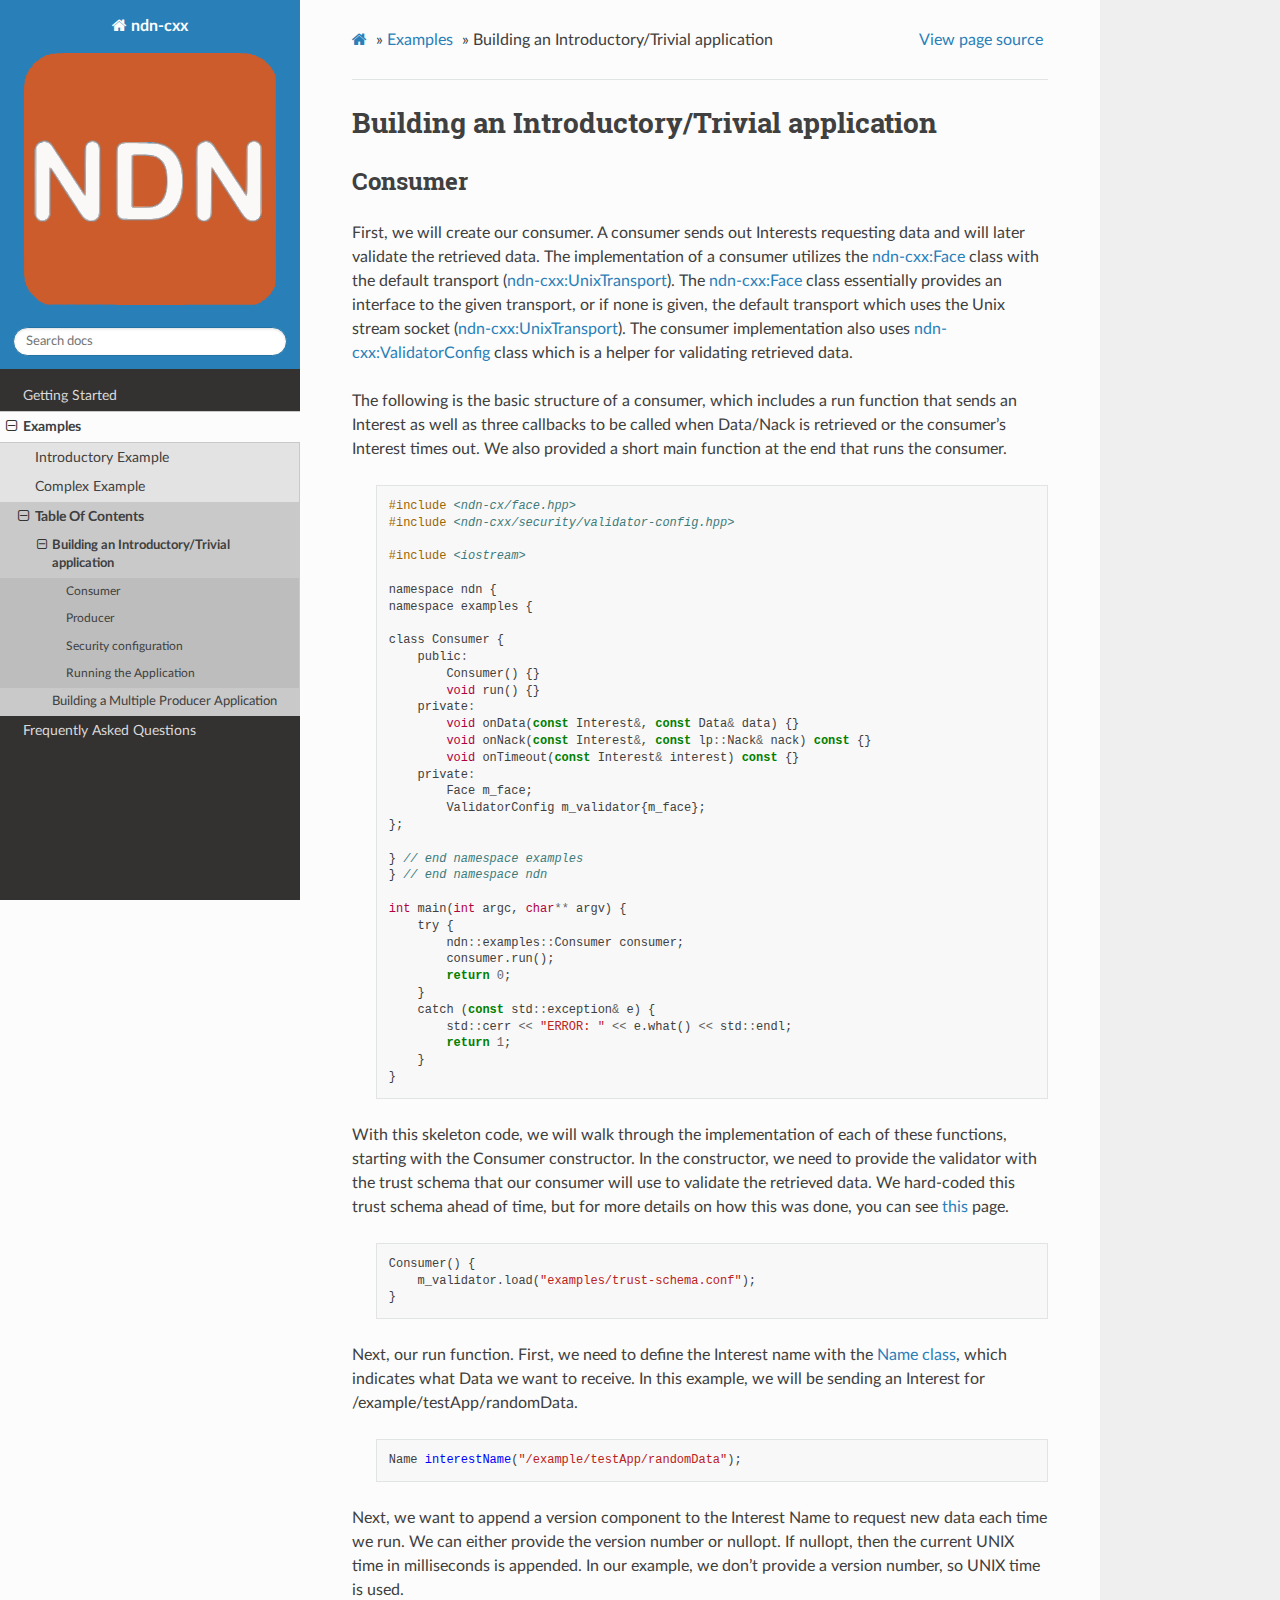
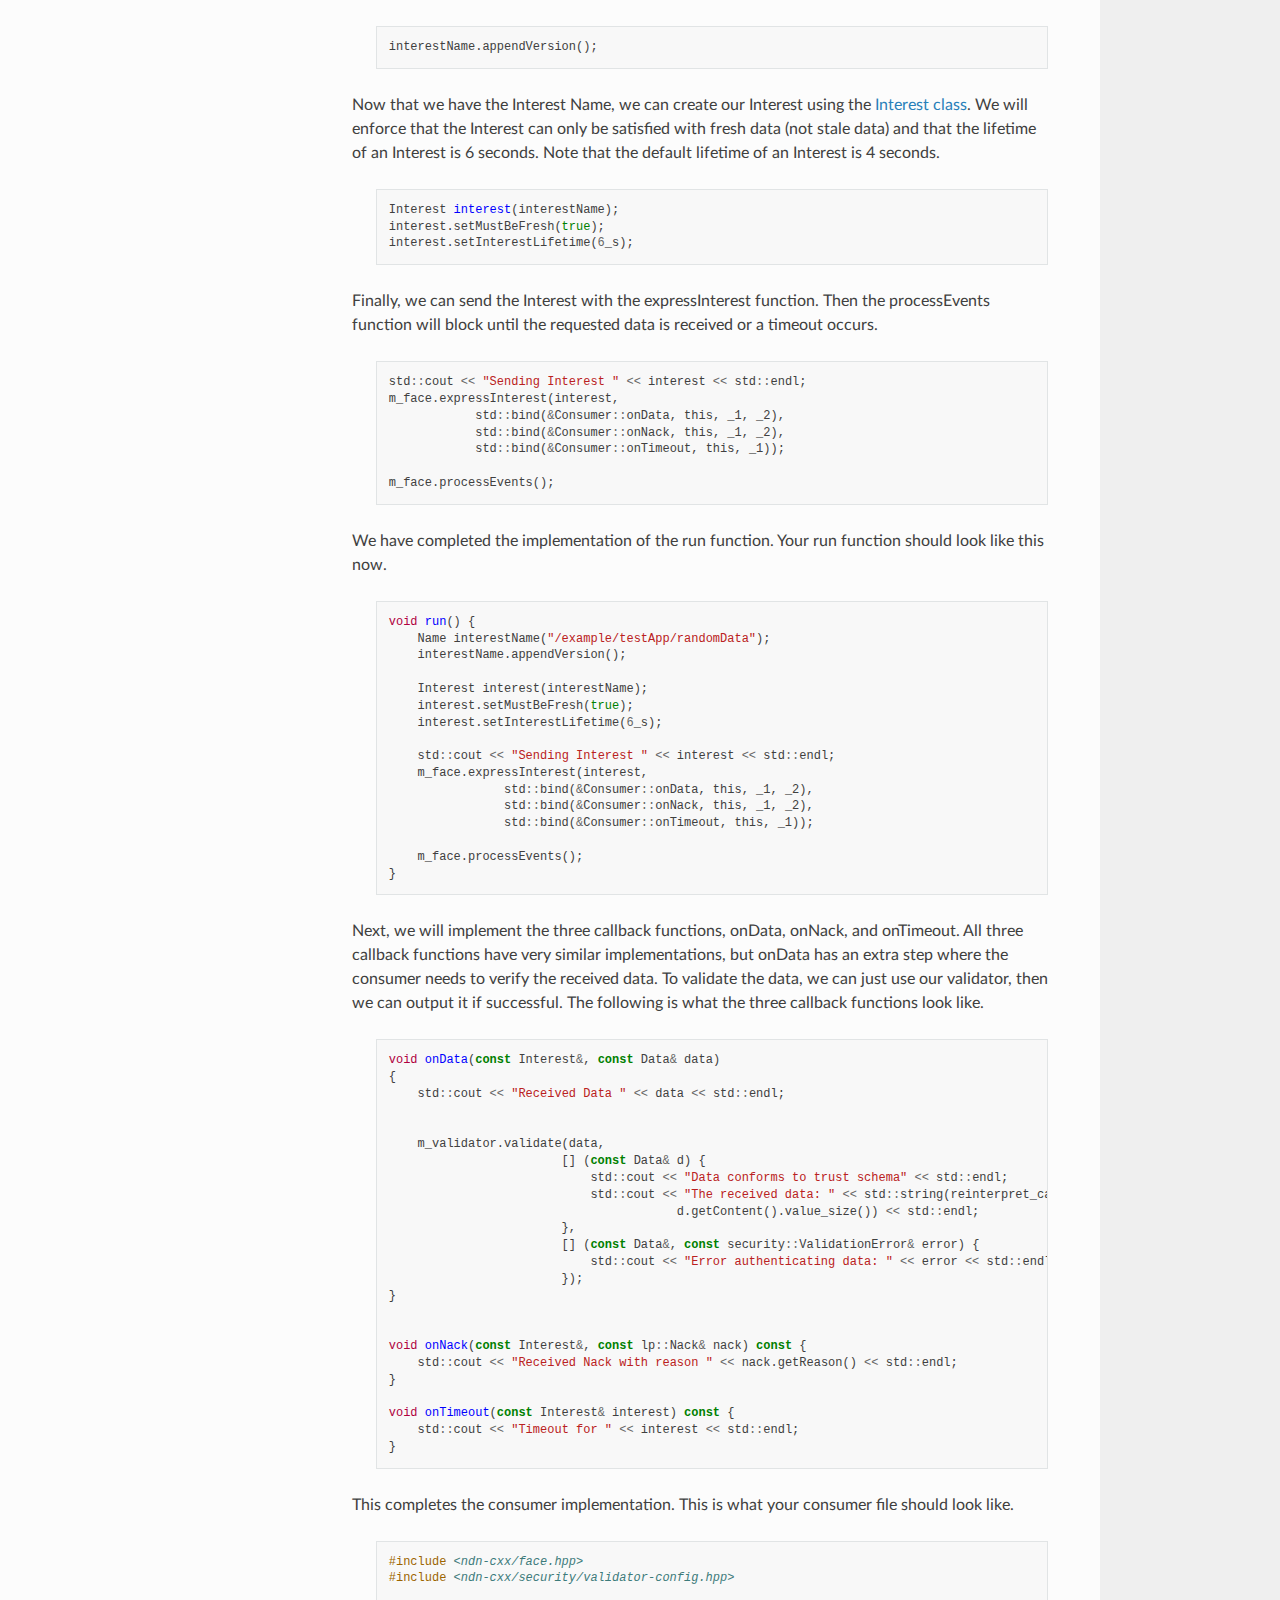
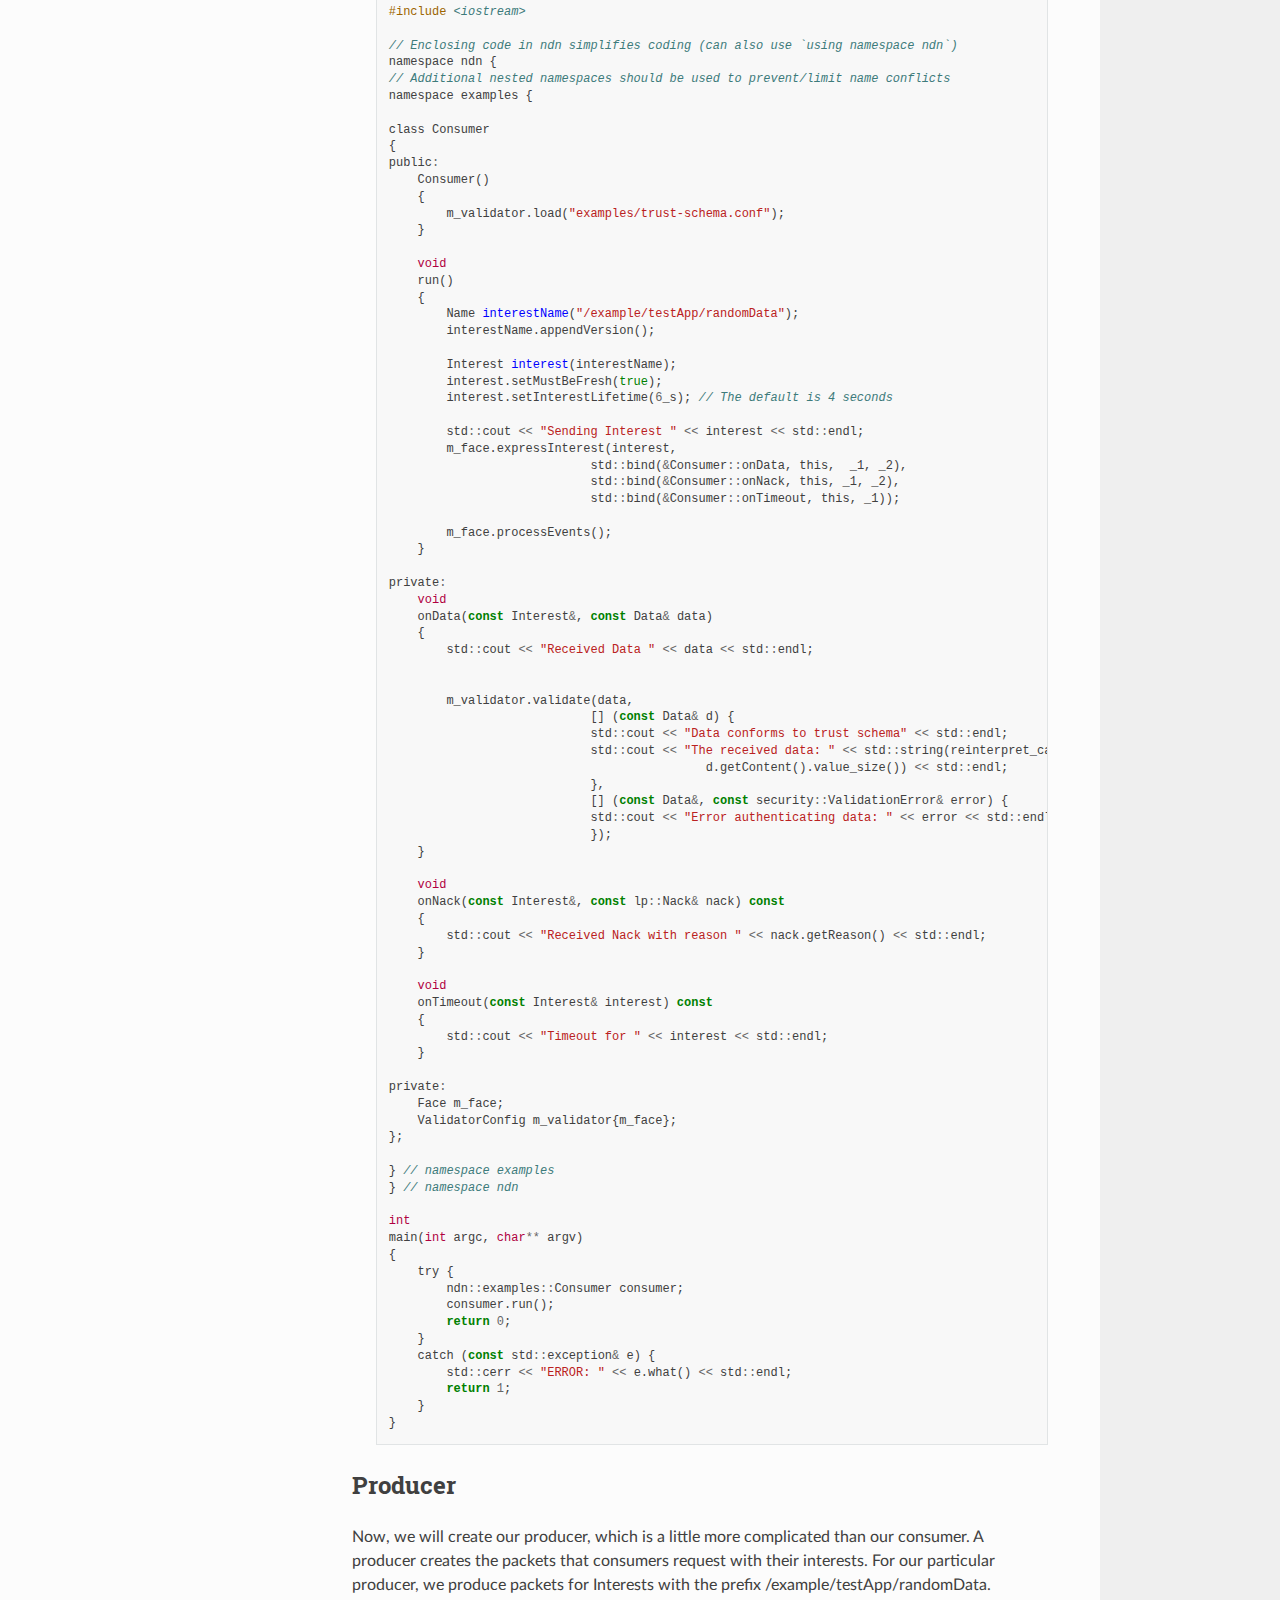
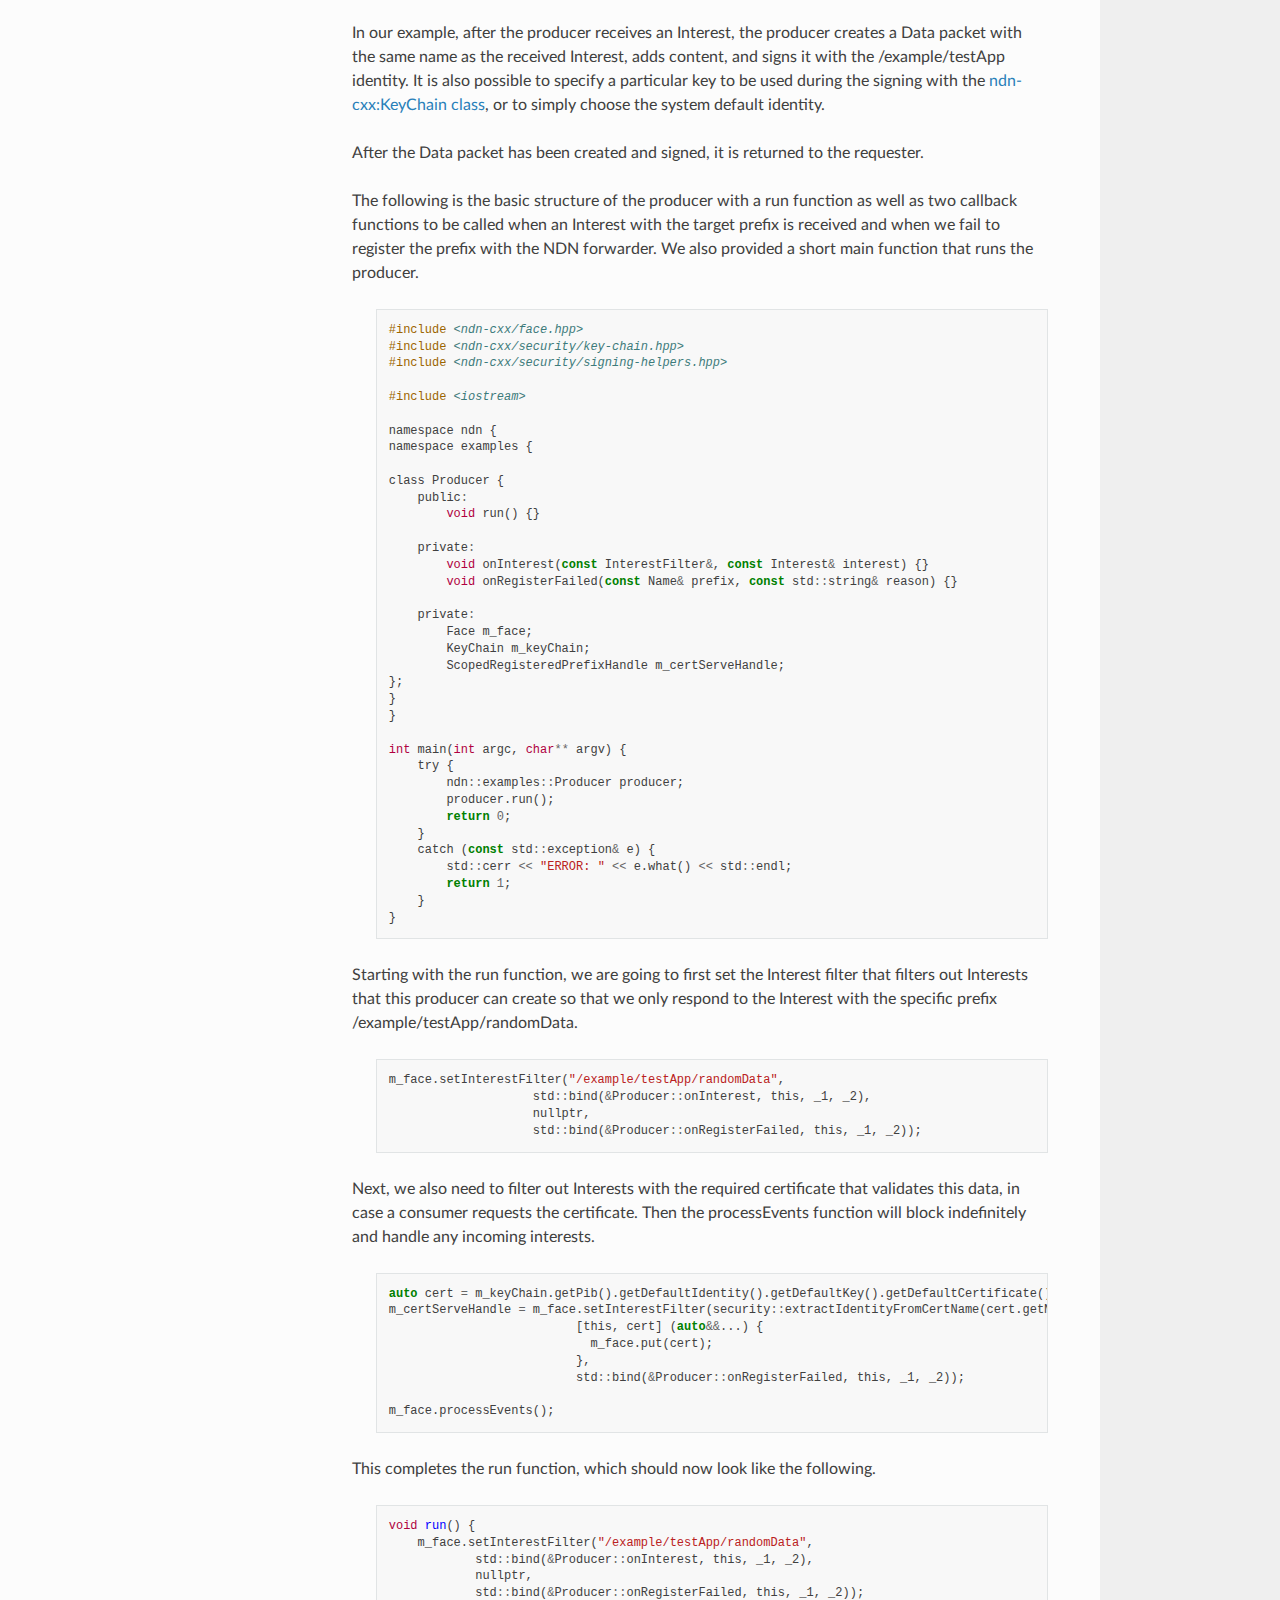
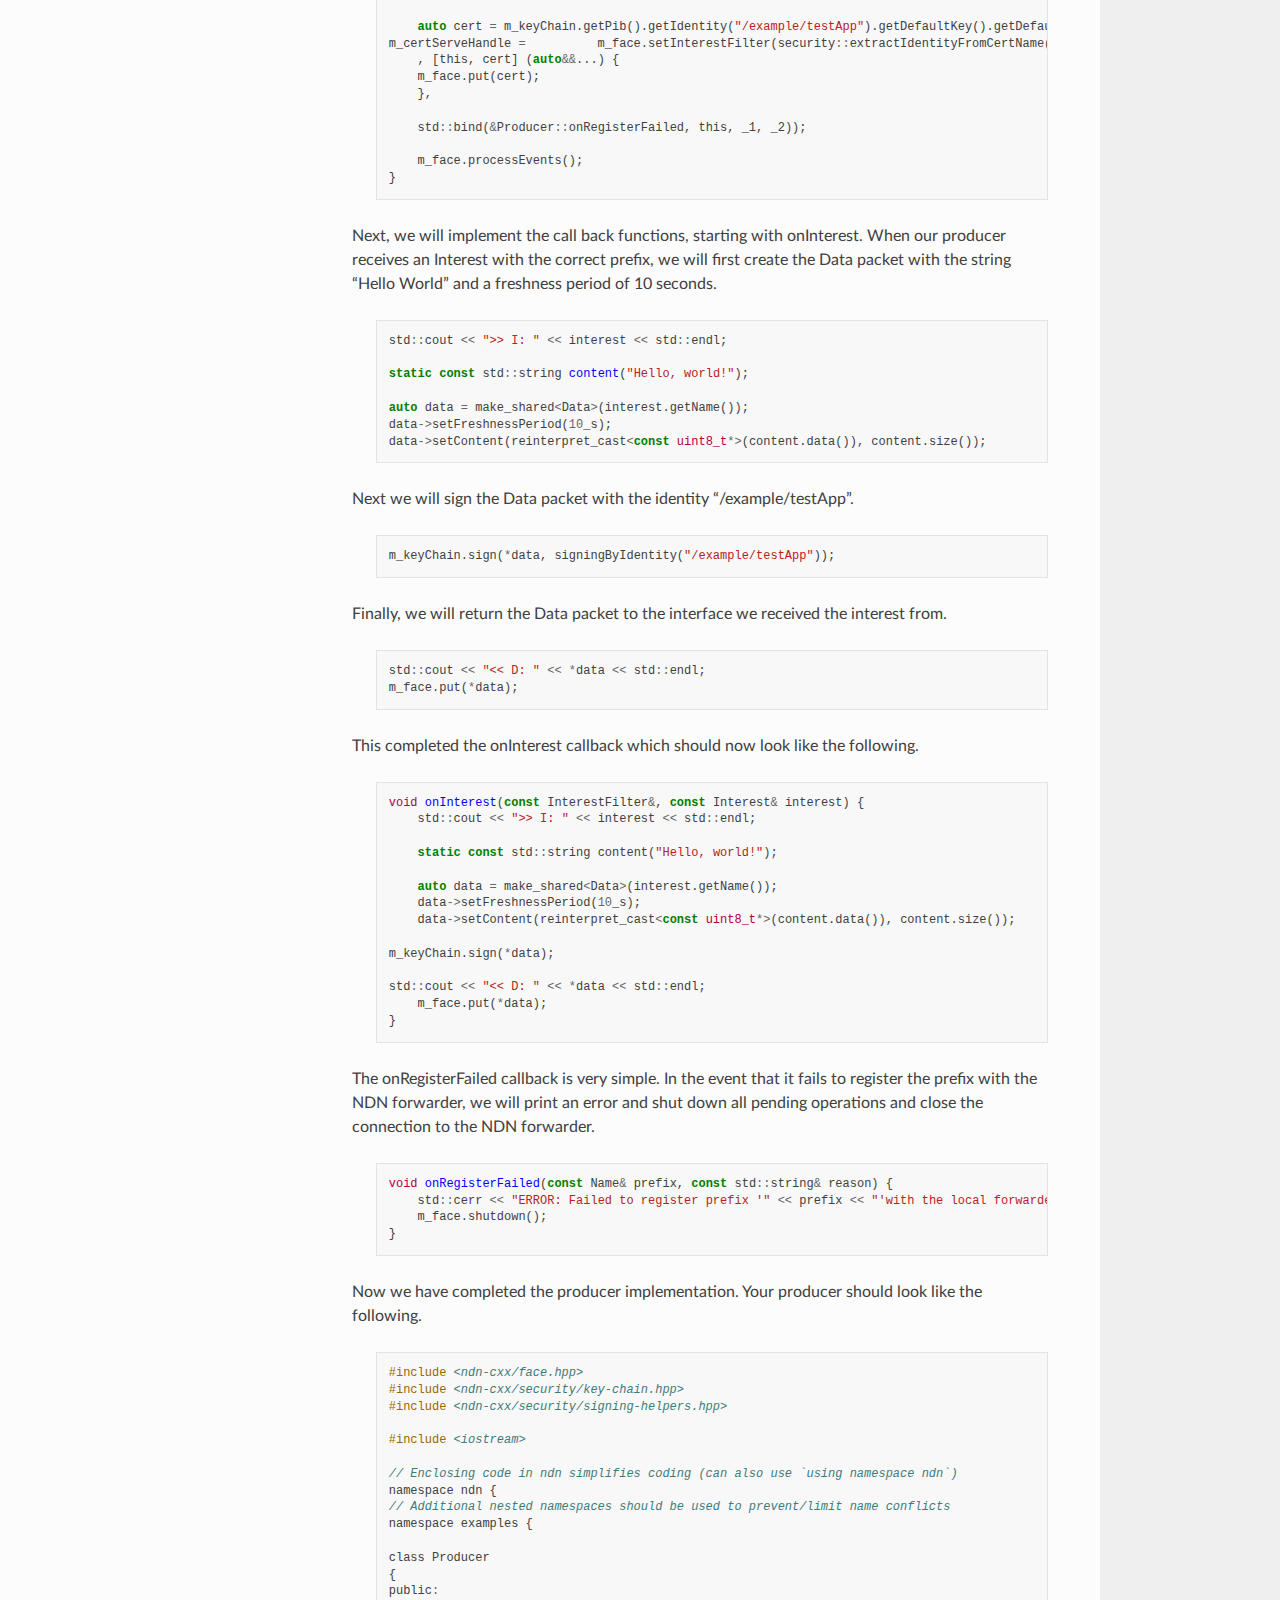
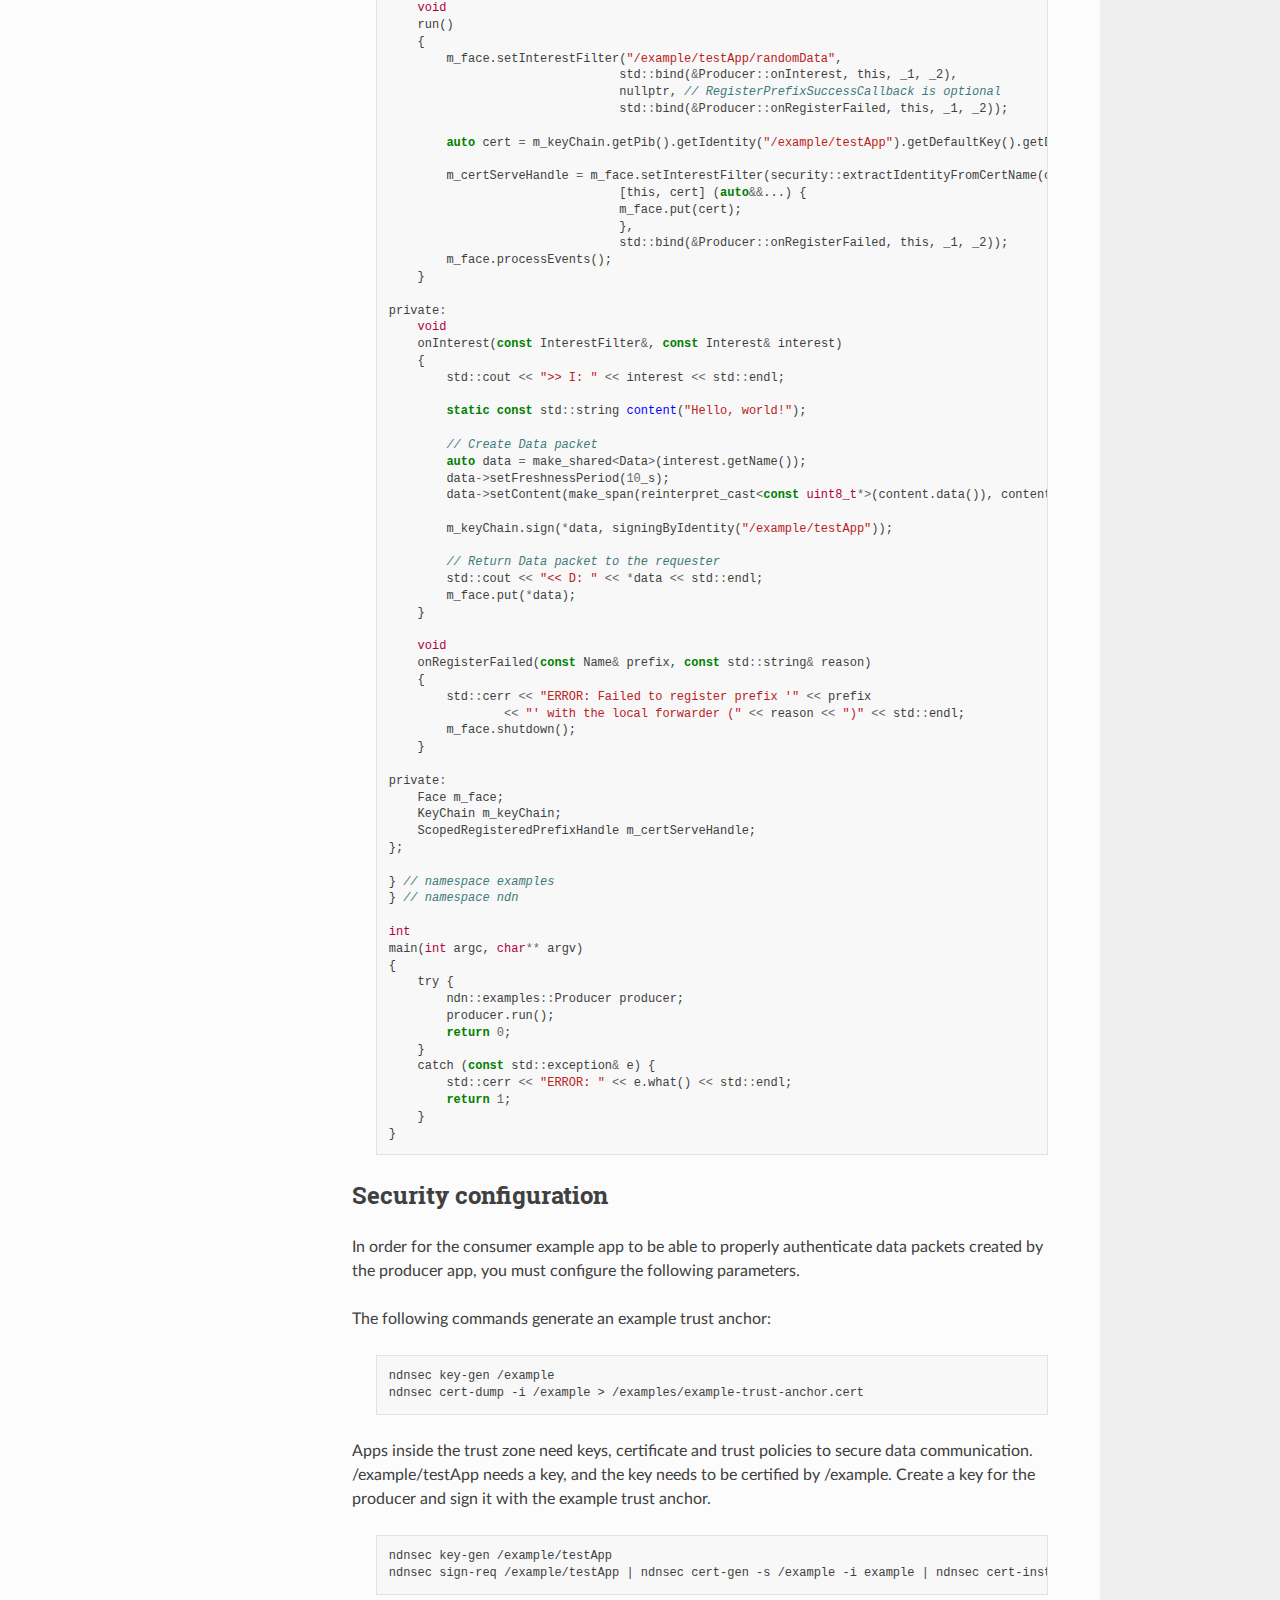
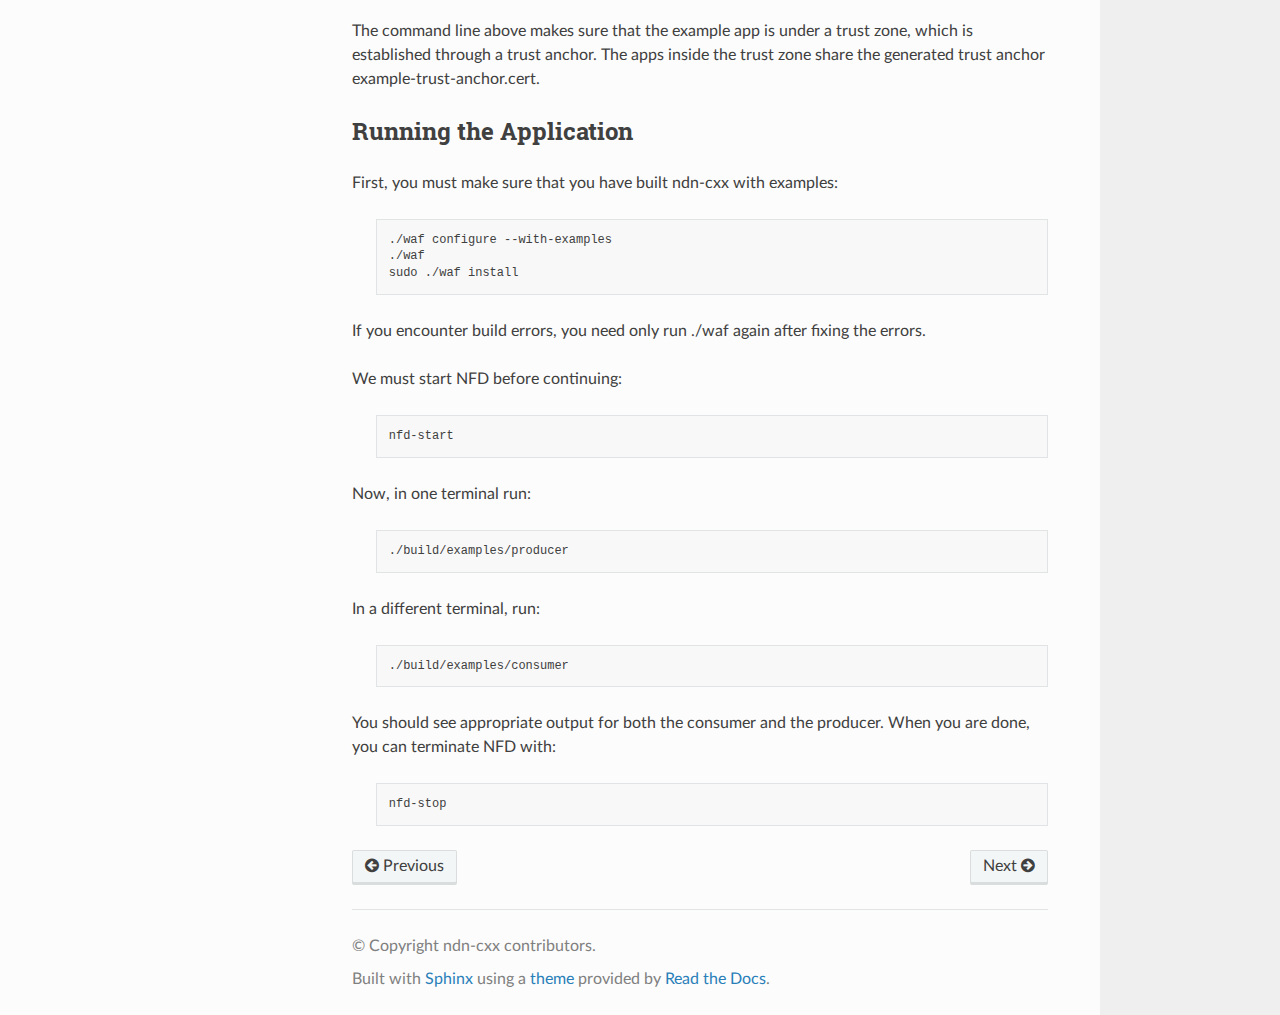
==== commit d4470494: "finished example 1" ====
--- a/new-docs/_build/html/ex1.html
+++ b/new-docs/_build/html/ex1.html
@@ -23,7 +23,9 @@
         <script src="_static/copybutton.js"></script>
     <script src="_static/js/theme.js"></script>
     <link rel="index" title="Index" href="genindex.html" />
-    <link rel="search" title="Search" href="search.html" /> 
+    <link rel="search" title="Search" href="search.html" />
+    <link rel="next" title="Building a Multiple Producer Application" href="ex2.html" />
+    <link rel="prev" title="Examples" href="examples.html" /> 
 </head>
 
 <body class="wy-body-for-nav"> 
@@ -42,9 +44,24 @@
   </form>
 </div>
         </div><div class="wy-menu wy-menu-vertical" data-spy="affix" role="navigation" aria-label="Navigation menu">
-              <ul>
+              <ul class="current">
 <li class="toctree-l1"><a class="reference internal" href="start.html">Getting Started</a></li>
-<li class="toctree-l1"><a class="reference internal" href="examples.html">Examples</a></li>
+<li class="toctree-l1 current"><a class="reference internal" href="examples.html">Examples</a><ul class="current">
+<li class="toctree-l2"><a class="reference internal" href="examples.html#introductory-example">Introductory Example</a></li>
+<li class="toctree-l2"><a class="reference internal" href="examples.html#complex-example">Complex Example</a></li>
+<li class="toctree-l2 current"><a class="reference internal" href="examples.html#table-of-contents">Table Of Contents</a><ul class="current">
+<li class="toctree-l3 current"><a class="current reference internal" href="#">Building an Introductory/Trivial application</a><ul>
+<li class="toctree-l4"><a class="reference internal" href="#consumer">Consumer</a></li>
+<li class="toctree-l4"><a class="reference internal" href="#producer">Producer</a></li>
+<li class="toctree-l4"><a class="reference internal" href="#security-configuration">Security configuration</a></li>
+<li class="toctree-l4"><a class="reference internal" href="#running-the-application">Running the Application</a></li>
+</ul>
+</li>
+<li class="toctree-l3"><a class="reference internal" href="ex2.html">Building a Multiple Producer Application</a></li>
+</ul>
+</li>
+</ul>
+</li>
 <li class="toctree-l1"><a class="reference internal" href="faq.html">Frequently Asked Questions</a></li>
 </ul>
 
@@ -62,6 +79,7 @@
           <div role="navigation" aria-label="Page navigation">
   <ul class="wy-breadcrumbs">
       <li><a href="index.html" class="icon icon-home"></a> &raquo;</li>
+          <li><a href="examples.html">Examples</a> &raquo;</li>
       <li>Building an Introductory/Trivial application</li>
       <li class="wy-breadcrumbs-aside">
             <a href="_sources/ex1.rst.txt" rel="nofollow"> View page source</a>
@@ -74,12 +92,530 @@
              
   <section id="building-an-introductory-trivial-application">
 <h1>Building an Introductory/Trivial application<a class="headerlink" href="#building-an-introductory-trivial-application" title="Permalink to this heading"></a></h1>
+<section id="consumer">
+<h2>Consumer<a class="headerlink" href="#consumer" title="Permalink to this heading"></a></h2>
+<p>First, we will create our consumer. A consumer sends out Interests requesting data and will later validate the retrieved data.
+The implementation of a consumer utilizes the <a class="reference external" href="https://named-data.net/doc/ndn-cxx/current/doxygen/d9/d55/classndn_1_1Face.html">ndn-cxx:Face</a> class with the default transport (<a class="reference external" href="https://named-data.net/doc/ndn-cxx/current/doxygen/de/df0/classndn_1_1UnixTransport.html">ndn-cxx:UnixTransport</a>).
+The <a class="reference external" href="https://named-data.net/doc/ndn-cxx/current/doxygen/d9/d55/classndn_1_1Face.html">ndn-cxx:Face</a> class essentially provides an interface to the given transport, or if none is given, the default transport which uses the Unix stream socket (<a class="reference external" href="https://named-data.net/doc/ndn-cxx/current/doxygen/de/df0/classndn_1_1UnixTransport.html">ndn-cxx:UnixTransport</a>). The consumer implementation also uses <a class="reference external" href="https://named-data.net/doc/ndn-cxx/current/doxygen/d9/df9/classndn_1_1security_1_1ValidatorConfig.html#details">ndn-cxx:ValidatorConfig</a> class which is a helper for validating retrieved data.</p>
+<p>The following is the basic structure of a consumer, which includes a run function that sends an Interest as well as three callbacks to be called when Data/Nack is retrieved or the consumer’s Interest times out. We also provided a short main function at the end that runs the consumer.</p>
+<blockquote>
+<div><div class="highlight-c notranslate"><div class="highlight"><pre><span></span><span class="cp">#include</span><span class="w"> </span><span class="cpf">&lt;ndn-cx/face.hpp&gt;</span><span class="cp"></span>
+<span class="cp">#include</span><span class="w"> </span><span class="cpf">&lt;ndn-cxx/security/validator-config.hpp&gt;</span><span class="cp"></span>
+
+<span class="cp">#include</span><span class="w"> </span><span class="cpf">&lt;iostream&gt;</span><span class="cp"></span>
+
+<span class="n">namespace</span><span class="w"> </span><span class="n">ndn</span><span class="w"> </span><span class="p">{</span><span class="w"></span>
+<span class="n">namespace</span><span class="w"> </span><span class="n">examples</span><span class="w"> </span><span class="p">{</span><span class="w"></span>
+
+<span class="n">class</span><span class="w"> </span><span class="n">Consumer</span><span class="w"> </span><span class="p">{</span><span class="w"></span>
+<span class="w">    </span><span class="n">public</span><span class="o">:</span><span class="w"></span>
+<span class="w">        </span><span class="n">Consumer</span><span class="p">()</span><span class="w"> </span><span class="p">{}</span><span class="w"></span>
+<span class="w">        </span><span class="kt">void</span><span class="w"> </span><span class="n">run</span><span class="p">()</span><span class="w"> </span><span class="p">{}</span><span class="w"></span>
+<span class="w">    </span><span class="n">private</span><span class="o">:</span><span class="w"></span>
+<span class="w">        </span><span class="kt">void</span><span class="w"> </span><span class="n">onData</span><span class="p">(</span><span class="k">const</span><span class="w"> </span><span class="n">Interest</span><span class="o">&amp;</span><span class="p">,</span><span class="w"> </span><span class="k">const</span><span class="w"> </span><span class="n">Data</span><span class="o">&amp;</span><span class="w"> </span><span class="n">data</span><span class="p">)</span><span class="w"> </span><span class="p">{}</span><span class="w"></span>
+<span class="w">        </span><span class="kt">void</span><span class="w"> </span><span class="n">onNack</span><span class="p">(</span><span class="k">const</span><span class="w"> </span><span class="n">Interest</span><span class="o">&amp;</span><span class="p">,</span><span class="w"> </span><span class="k">const</span><span class="w"> </span><span class="n">lp</span><span class="o">::</span><span class="n">Nack</span><span class="o">&amp;</span><span class="w"> </span><span class="n">nack</span><span class="p">)</span><span class="w"> </span><span class="k">const</span><span class="w"> </span><span class="p">{}</span><span class="w"></span>
+<span class="w">        </span><span class="kt">void</span><span class="w"> </span><span class="n">onTimeout</span><span class="p">(</span><span class="k">const</span><span class="w"> </span><span class="n">Interest</span><span class="o">&amp;</span><span class="w"> </span><span class="n">interest</span><span class="p">)</span><span class="w"> </span><span class="k">const</span><span class="w"> </span><span class="p">{}</span><span class="w"></span>
+<span class="w">    </span><span class="n">private</span><span class="o">:</span><span class="w"></span>
+<span class="w">        </span><span class="n">Face</span><span class="w"> </span><span class="n">m_face</span><span class="p">;</span><span class="w"></span>
+<span class="w">        </span><span class="n">ValidatorConfig</span><span class="w"> </span><span class="n">m_validator</span><span class="p">{</span><span class="n">m_face</span><span class="p">};</span><span class="w"></span>
+<span class="p">};</span><span class="w"></span>
+
+<span class="p">}</span><span class="w"> </span><span class="c1">// end namespace examples</span>
+<span class="p">}</span><span class="w"> </span><span class="c1">// end namespace ndn</span>
+
+<span class="kt">int</span><span class="w"> </span><span class="n">main</span><span class="p">(</span><span class="kt">int</span><span class="w"> </span><span class="n">argc</span><span class="p">,</span><span class="w"> </span><span class="kt">char</span><span class="o">**</span><span class="w"> </span><span class="n">argv</span><span class="p">)</span><span class="w"> </span><span class="p">{</span><span class="w"></span>
+<span class="w">    </span><span class="n">try</span><span class="w"> </span><span class="p">{</span><span class="w"></span>
+<span class="w">        </span><span class="n">ndn</span><span class="o">::</span><span class="n">examples</span><span class="o">::</span><span class="n">Consumer</span><span class="w"> </span><span class="n">consumer</span><span class="p">;</span><span class="w"></span>
+<span class="w">        </span><span class="n">consumer</span><span class="p">.</span><span class="n">run</span><span class="p">();</span><span class="w"></span>
+<span class="w">        </span><span class="k">return</span><span class="w"> </span><span class="mi">0</span><span class="p">;</span><span class="w"></span>
+<span class="w">    </span><span class="p">}</span><span class="w"></span>
+<span class="w">    </span><span class="n">catch</span><span class="w"> </span><span class="p">(</span><span class="k">const</span><span class="w"> </span><span class="n">std</span><span class="o">::</span><span class="n">exception</span><span class="o">&amp;</span><span class="w"> </span><span class="n">e</span><span class="p">)</span><span class="w"> </span><span class="p">{</span><span class="w"></span>
+<span class="w">        </span><span class="n">std</span><span class="o">::</span><span class="n">cerr</span><span class="w"> </span><span class="o">&lt;&lt;</span><span class="w"> </span><span class="s">&quot;ERROR: &quot;</span><span class="w"> </span><span class="o">&lt;&lt;</span><span class="w"> </span><span class="n">e</span><span class="p">.</span><span class="n">what</span><span class="p">()</span><span class="w"> </span><span class="o">&lt;&lt;</span><span class="w"> </span><span class="n">std</span><span class="o">::</span><span class="n">endl</span><span class="p">;</span><span class="w"></span>
+<span class="w">        </span><span class="k">return</span><span class="w"> </span><span class="mi">1</span><span class="p">;</span><span class="w"></span>
+<span class="w">    </span><span class="p">}</span><span class="w"></span>
+<span class="p">}</span><span class="w"></span>
+</pre></div>
+</div>
+</div></blockquote>
+<p>With this skeleton code, we will walk through the implementation of each of these functions, starting with the Consumer constructor. In the constructor, we need to provide the validator with the trust schema that our consumer will use to validate the retrieved data. We hard-coded this trust schema ahead of time, but for more details on how this was done, you can see <a class="reference external" href="https://named-data.net/doc/ndn-cxx/current/tutorials/security-validator-config.html">this</a> page.</p>
+<blockquote>
+<div><div class="highlight-c notranslate"><div class="highlight"><pre><span></span><span class="n">Consumer</span><span class="p">()</span><span class="w"> </span><span class="p">{</span><span class="w"></span>
+<span class="w">    </span><span class="n">m_validator</span><span class="p">.</span><span class="n">load</span><span class="p">(</span><span class="s">&quot;examples/trust-schema.conf&quot;</span><span class="p">);</span><span class="w"></span>
+<span class="p">}</span><span class="w"></span>
+</pre></div>
+</div>
+</div></blockquote>
+<p>Next, our run function. First, we need to define the Interest name with the <a class="reference external" href="https://named-data.net/doc/ndn-cxx/current/doxygen/da/d3e/classndn_1_1Name.html#details">Name class</a>, which indicates what Data we want to receive. In this example, we will be sending an Interest for /example/testApp/randomData.</p>
+<blockquote>
+<div><div class="highlight-c notranslate"><div class="highlight"><pre><span></span><span class="n">Name</span><span class="w"> </span><span class="nf">interestName</span><span class="p">(</span><span class="s">&quot;/example/testApp/randomData&quot;</span><span class="p">);</span><span class="w"></span>
+</pre></div>
+</div>
+</div></blockquote>
+<p>Next, we want to append a version component to the Interest Name to request new data each time we run. We can either provide the version number or nullopt. If nullopt, then the current UNIX time in milliseconds is appended. In our example, we don’t provide a version number, so UNIX time is used.</p>
+<blockquote>
+<div><div class="highlight-c notranslate"><div class="highlight"><pre><span></span><span class="n">interestName</span><span class="p">.</span><span class="n">appendVersion</span><span class="p">();</span><span class="w"></span>
+</pre></div>
+</div>
+</div></blockquote>
+<p>Now that we have the Interest Name, we can create our Interest using the <a class="reference external" href="https://named-data.net/doc/ndn-cxx/current/doxygen/d1/d81/classndn_1_1Interest.html">Interest class</a>. We will enforce that the Interest can only be satisfied with fresh data (not stale data) and that the lifetime of an Interest is 6 seconds. Note that the default lifetime of an Interest is 4 seconds.</p>
+<blockquote>
+<div><div class="highlight-c notranslate"><div class="highlight"><pre><span></span><span class="n">Interest</span><span class="w"> </span><span class="nf">interest</span><span class="p">(</span><span class="n">interestName</span><span class="p">);</span><span class="w"></span>
+<span class="n">interest</span><span class="p">.</span><span class="n">setMustBeFresh</span><span class="p">(</span><span class="nb">true</span><span class="p">);</span><span class="w"></span>
+<span class="n">interest</span><span class="p">.</span><span class="n">setInterestLifetime</span><span class="p">(</span><span class="mi">6</span><span class="n">_s</span><span class="p">);</span><span class="w"></span>
+</pre></div>
+</div>
+</div></blockquote>
+<p>Finally, we can send the Interest with the expressInterest function. Then the processEvents function will block until the requested data is received or a timeout occurs.</p>
+<blockquote>
+<div><div class="highlight-c notranslate"><div class="highlight"><pre><span></span><span class="n">std</span><span class="o">::</span><span class="n">cout</span><span class="w"> </span><span class="o">&lt;&lt;</span><span class="w"> </span><span class="s">&quot;Sending Interest &quot;</span><span class="w"> </span><span class="o">&lt;&lt;</span><span class="w"> </span><span class="n">interest</span><span class="w"> </span><span class="o">&lt;&lt;</span><span class="w"> </span><span class="n">std</span><span class="o">::</span><span class="n">endl</span><span class="p">;</span><span class="w"></span>
+<span class="n">m_face</span><span class="p">.</span><span class="n">expressInterest</span><span class="p">(</span><span class="n">interest</span><span class="p">,</span><span class="w"></span>
+<span class="w">            </span><span class="n">std</span><span class="o">::</span><span class="n">bind</span><span class="p">(</span><span class="o">&amp;</span><span class="n">Consumer</span><span class="o">::</span><span class="n">onData</span><span class="p">,</span><span class="w"> </span><span class="n">this</span><span class="p">,</span><span class="w"> </span><span class="n">_1</span><span class="p">,</span><span class="w"> </span><span class="n">_2</span><span class="p">),</span><span class="w"></span>
+<span class="w">            </span><span class="n">std</span><span class="o">::</span><span class="n">bind</span><span class="p">(</span><span class="o">&amp;</span><span class="n">Consumer</span><span class="o">::</span><span class="n">onNack</span><span class="p">,</span><span class="w"> </span><span class="n">this</span><span class="p">,</span><span class="w"> </span><span class="n">_1</span><span class="p">,</span><span class="w"> </span><span class="n">_2</span><span class="p">),</span><span class="w"></span>
+<span class="w">            </span><span class="n">std</span><span class="o">::</span><span class="n">bind</span><span class="p">(</span><span class="o">&amp;</span><span class="n">Consumer</span><span class="o">::</span><span class="n">onTimeout</span><span class="p">,</span><span class="w"> </span><span class="n">this</span><span class="p">,</span><span class="w"> </span><span class="n">_1</span><span class="p">));</span><span class="w"></span>
+
+<span class="n">m_face</span><span class="p">.</span><span class="n">processEvents</span><span class="p">();</span><span class="w"></span>
+</pre></div>
+</div>
+</div></blockquote>
+<p>We have completed the implementation of the run function. Your run function should look like this now.</p>
+<blockquote>
+<div><div class="highlight-c notranslate"><div class="highlight"><pre><span></span><span class="kt">void</span><span class="w"> </span><span class="nf">run</span><span class="p">()</span><span class="w"> </span><span class="p">{</span><span class="w"></span>
+<span class="w">    </span><span class="n">Name</span><span class="w"> </span><span class="n">interestName</span><span class="p">(</span><span class="s">&quot;/example/testApp/randomData&quot;</span><span class="p">);</span><span class="w"></span>
+<span class="w">    </span><span class="n">interestName</span><span class="p">.</span><span class="n">appendVersion</span><span class="p">();</span><span class="w"></span>
+
+<span class="w">    </span><span class="n">Interest</span><span class="w"> </span><span class="n">interest</span><span class="p">(</span><span class="n">interestName</span><span class="p">);</span><span class="w"></span>
+<span class="w">    </span><span class="n">interest</span><span class="p">.</span><span class="n">setMustBeFresh</span><span class="p">(</span><span class="nb">true</span><span class="p">);</span><span class="w"></span>
+<span class="w">    </span><span class="n">interest</span><span class="p">.</span><span class="n">setInterestLifetime</span><span class="p">(</span><span class="mi">6</span><span class="n">_s</span><span class="p">);</span><span class="w"></span>
+
+<span class="w">    </span><span class="n">std</span><span class="o">::</span><span class="n">cout</span><span class="w"> </span><span class="o">&lt;&lt;</span><span class="w"> </span><span class="s">&quot;Sending Interest &quot;</span><span class="w"> </span><span class="o">&lt;&lt;</span><span class="w"> </span><span class="n">interest</span><span class="w"> </span><span class="o">&lt;&lt;</span><span class="w"> </span><span class="n">std</span><span class="o">::</span><span class="n">endl</span><span class="p">;</span><span class="w"></span>
+<span class="w">    </span><span class="n">m_face</span><span class="p">.</span><span class="n">expressInterest</span><span class="p">(</span><span class="n">interest</span><span class="p">,</span><span class="w"></span>
+<span class="w">                </span><span class="n">std</span><span class="o">::</span><span class="n">bind</span><span class="p">(</span><span class="o">&amp;</span><span class="n">Consumer</span><span class="o">::</span><span class="n">onData</span><span class="p">,</span><span class="w"> </span><span class="n">this</span><span class="p">,</span><span class="w"> </span><span class="n">_1</span><span class="p">,</span><span class="w"> </span><span class="n">_2</span><span class="p">),</span><span class="w"></span>
+<span class="w">                </span><span class="n">std</span><span class="o">::</span><span class="n">bind</span><span class="p">(</span><span class="o">&amp;</span><span class="n">Consumer</span><span class="o">::</span><span class="n">onNack</span><span class="p">,</span><span class="w"> </span><span class="n">this</span><span class="p">,</span><span class="w"> </span><span class="n">_1</span><span class="p">,</span><span class="w"> </span><span class="n">_2</span><span class="p">),</span><span class="w"></span>
+<span class="w">                </span><span class="n">std</span><span class="o">::</span><span class="n">bind</span><span class="p">(</span><span class="o">&amp;</span><span class="n">Consumer</span><span class="o">::</span><span class="n">onTimeout</span><span class="p">,</span><span class="w"> </span><span class="n">this</span><span class="p">,</span><span class="w"> </span><span class="n">_1</span><span class="p">));</span><span class="w"></span>
+
+<span class="w">    </span><span class="n">m_face</span><span class="p">.</span><span class="n">processEvents</span><span class="p">();</span><span class="w"></span>
+<span class="p">}</span><span class="w"></span>
+</pre></div>
+</div>
+</div></blockquote>
+<p>Next, we will implement the three callback functions, onData, onNack, and onTimeout. All three callback functions have very similar implementations, but onData has an extra step where the consumer needs to verify the received data. To validate the data, we can just use our validator, then we can output it if successful. The following is what the three callback functions look like.</p>
+<blockquote>
+<div><div class="highlight-c notranslate"><div class="highlight"><pre><span></span><span class="kt">void</span><span class="w"> </span><span class="nf">onData</span><span class="p">(</span><span class="k">const</span><span class="w"> </span><span class="n">Interest</span><span class="o">&amp;</span><span class="p">,</span><span class="w"> </span><span class="k">const</span><span class="w"> </span><span class="n">Data</span><span class="o">&amp;</span><span class="w"> </span><span class="n">data</span><span class="p">)</span><span class="w"></span>
+<span class="p">{</span><span class="w"></span>
+<span class="w">    </span><span class="n">std</span><span class="o">::</span><span class="n">cout</span><span class="w"> </span><span class="o">&lt;&lt;</span><span class="w"> </span><span class="s">&quot;Received Data &quot;</span><span class="w"> </span><span class="o">&lt;&lt;</span><span class="w"> </span><span class="n">data</span><span class="w"> </span><span class="o">&lt;&lt;</span><span class="w"> </span><span class="n">std</span><span class="o">::</span><span class="n">endl</span><span class="p">;</span><span class="w"></span>
+
+
+<span class="w">    </span><span class="n">m_validator</span><span class="p">.</span><span class="n">validate</span><span class="p">(</span><span class="n">data</span><span class="p">,</span><span class="w"></span>
+<span class="w">                        </span><span class="p">[]</span><span class="w"> </span><span class="p">(</span><span class="k">const</span><span class="w"> </span><span class="n">Data</span><span class="o">&amp;</span><span class="w"> </span><span class="n">d</span><span class="p">)</span><span class="w"> </span><span class="p">{</span><span class="w"></span>
+<span class="w">                            </span><span class="n">std</span><span class="o">::</span><span class="n">cout</span><span class="w"> </span><span class="o">&lt;&lt;</span><span class="w"> </span><span class="s">&quot;Data conforms to trust schema&quot;</span><span class="w"> </span><span class="o">&lt;&lt;</span><span class="w"> </span><span class="n">std</span><span class="o">::</span><span class="n">endl</span><span class="p">;</span><span class="w"></span>
+<span class="w">                            </span><span class="n">std</span><span class="o">::</span><span class="n">cout</span><span class="w"> </span><span class="o">&lt;&lt;</span><span class="w"> </span><span class="s">&quot;The received data: &quot;</span><span class="w"> </span><span class="o">&lt;&lt;</span><span class="w"> </span><span class="n">std</span><span class="o">::</span><span class="n">string</span><span class="p">(</span><span class="n">reinterpret_cast</span><span class="o">&lt;</span><span class="k">const</span><span class="w"> </span><span class="kt">char</span><span class="o">*&gt;</span><span class="p">(</span><span class="n">d</span><span class="p">.</span><span class="n">getContent</span><span class="p">().</span><span class="n">value</span><span class="p">()),</span><span class="w"></span>
+<span class="w">                                        </span><span class="n">d</span><span class="p">.</span><span class="n">getContent</span><span class="p">().</span><span class="n">value_size</span><span class="p">())</span><span class="w"> </span><span class="o">&lt;&lt;</span><span class="w"> </span><span class="n">std</span><span class="o">::</span><span class="n">endl</span><span class="p">;</span><span class="w"></span>
+<span class="w">                        </span><span class="p">},</span><span class="w"></span>
+<span class="w">                        </span><span class="p">[]</span><span class="w"> </span><span class="p">(</span><span class="k">const</span><span class="w"> </span><span class="n">Data</span><span class="o">&amp;</span><span class="p">,</span><span class="w"> </span><span class="k">const</span><span class="w"> </span><span class="n">security</span><span class="o">::</span><span class="n">ValidationError</span><span class="o">&amp;</span><span class="w"> </span><span class="n">error</span><span class="p">)</span><span class="w"> </span><span class="p">{</span><span class="w"></span>
+<span class="w">                            </span><span class="n">std</span><span class="o">::</span><span class="n">cout</span><span class="w"> </span><span class="o">&lt;&lt;</span><span class="w"> </span><span class="s">&quot;Error authenticating data: &quot;</span><span class="w"> </span><span class="o">&lt;&lt;</span><span class="w"> </span><span class="n">error</span><span class="w"> </span><span class="o">&lt;&lt;</span><span class="w"> </span><span class="n">std</span><span class="o">::</span><span class="n">endl</span><span class="p">;</span><span class="w"></span>
+<span class="w">                        </span><span class="p">});</span><span class="w"></span>
+<span class="p">}</span><span class="w"></span>
+
+
+<span class="kt">void</span><span class="w"> </span><span class="nf">onNack</span><span class="p">(</span><span class="k">const</span><span class="w"> </span><span class="n">Interest</span><span class="o">&amp;</span><span class="p">,</span><span class="w"> </span><span class="k">const</span><span class="w"> </span><span class="n">lp</span><span class="o">::</span><span class="n">Nack</span><span class="o">&amp;</span><span class="w"> </span><span class="n">nack</span><span class="p">)</span><span class="w"> </span><span class="k">const</span><span class="w"> </span><span class="p">{</span><span class="w"></span>
+<span class="w">    </span><span class="n">std</span><span class="o">::</span><span class="n">cout</span><span class="w"> </span><span class="o">&lt;&lt;</span><span class="w"> </span><span class="s">&quot;Received Nack with reason &quot;</span><span class="w"> </span><span class="o">&lt;&lt;</span><span class="w"> </span><span class="n">nack</span><span class="p">.</span><span class="n">getReason</span><span class="p">()</span><span class="w"> </span><span class="o">&lt;&lt;</span><span class="w"> </span><span class="n">std</span><span class="o">::</span><span class="n">endl</span><span class="p">;</span><span class="w"></span>
+<span class="p">}</span><span class="w"></span>
+
+<span class="kt">void</span><span class="w"> </span><span class="nf">onTimeout</span><span class="p">(</span><span class="k">const</span><span class="w"> </span><span class="n">Interest</span><span class="o">&amp;</span><span class="w"> </span><span class="n">interest</span><span class="p">)</span><span class="w"> </span><span class="k">const</span><span class="w"> </span><span class="p">{</span><span class="w"></span>
+<span class="w">    </span><span class="n">std</span><span class="o">::</span><span class="n">cout</span><span class="w"> </span><span class="o">&lt;&lt;</span><span class="w"> </span><span class="s">&quot;Timeout for &quot;</span><span class="w"> </span><span class="o">&lt;&lt;</span><span class="w"> </span><span class="n">interest</span><span class="w"> </span><span class="o">&lt;&lt;</span><span class="w"> </span><span class="n">std</span><span class="o">::</span><span class="n">endl</span><span class="p">;</span><span class="w"></span>
+<span class="p">}</span><span class="w"></span>
+</pre></div>
+</div>
+</div></blockquote>
+<p>This completes the consumer implementation. This is what your consumer file should look like.</p>
+<blockquote>
+<div><div class="highlight-c notranslate"><div class="highlight"><pre><span></span><span class="cp">#include</span><span class="w"> </span><span class="cpf">&lt;ndn-cxx/face.hpp&gt;</span><span class="cp"></span>
+<span class="cp">#include</span><span class="w"> </span><span class="cpf">&lt;ndn-cxx/security/validator-config.hpp&gt;</span><span class="cp"></span>
+
+<span class="cp">#include</span><span class="w"> </span><span class="cpf">&lt;iostream&gt;</span><span class="cp"></span>
+
+<span class="c1">// Enclosing code in ndn simplifies coding (can also use `using namespace ndn`)</span>
+<span class="n">namespace</span><span class="w"> </span><span class="n">ndn</span><span class="w"> </span><span class="p">{</span><span class="w"></span>
+<span class="c1">// Additional nested namespaces should be used to prevent/limit name conflicts</span>
+<span class="n">namespace</span><span class="w"> </span><span class="n">examples</span><span class="w"> </span><span class="p">{</span><span class="w"></span>
+
+<span class="n">class</span><span class="w"> </span><span class="n">Consumer</span><span class="w"></span>
+<span class="p">{</span><span class="w"></span>
+<span class="n">public</span><span class="o">:</span><span class="w"></span>
+<span class="w">    </span><span class="n">Consumer</span><span class="p">()</span><span class="w"></span>
+<span class="w">    </span><span class="p">{</span><span class="w"></span>
+<span class="w">        </span><span class="n">m_validator</span><span class="p">.</span><span class="n">load</span><span class="p">(</span><span class="s">&quot;examples/trust-schema.conf&quot;</span><span class="p">);</span><span class="w"></span>
+<span class="w">    </span><span class="p">}</span><span class="w"></span>
+
+<span class="w">    </span><span class="kt">void</span><span class="w"></span>
+<span class="w">    </span><span class="n">run</span><span class="p">()</span><span class="w"></span>
+<span class="w">    </span><span class="p">{</span><span class="w"></span>
+<span class="w">        </span><span class="n">Name</span><span class="w"> </span><span class="nf">interestName</span><span class="p">(</span><span class="s">&quot;/example/testApp/randomData&quot;</span><span class="p">);</span><span class="w"></span>
+<span class="w">        </span><span class="n">interestName</span><span class="p">.</span><span class="n">appendVersion</span><span class="p">();</span><span class="w"></span>
+
+<span class="w">        </span><span class="n">Interest</span><span class="w"> </span><span class="nf">interest</span><span class="p">(</span><span class="n">interestName</span><span class="p">);</span><span class="w"></span>
+<span class="w">        </span><span class="n">interest</span><span class="p">.</span><span class="n">setMustBeFresh</span><span class="p">(</span><span class="nb">true</span><span class="p">);</span><span class="w"></span>
+<span class="w">        </span><span class="n">interest</span><span class="p">.</span><span class="n">setInterestLifetime</span><span class="p">(</span><span class="mi">6</span><span class="n">_s</span><span class="p">);</span><span class="w"> </span><span class="c1">// The default is 4 seconds</span>
+
+<span class="w">        </span><span class="n">std</span><span class="o">::</span><span class="n">cout</span><span class="w"> </span><span class="o">&lt;&lt;</span><span class="w"> </span><span class="s">&quot;Sending Interest &quot;</span><span class="w"> </span><span class="o">&lt;&lt;</span><span class="w"> </span><span class="n">interest</span><span class="w"> </span><span class="o">&lt;&lt;</span><span class="w"> </span><span class="n">std</span><span class="o">::</span><span class="n">endl</span><span class="p">;</span><span class="w"></span>
+<span class="w">        </span><span class="n">m_face</span><span class="p">.</span><span class="n">expressInterest</span><span class="p">(</span><span class="n">interest</span><span class="p">,</span><span class="w"></span>
+<span class="w">                            </span><span class="n">std</span><span class="o">::</span><span class="n">bind</span><span class="p">(</span><span class="o">&amp;</span><span class="n">Consumer</span><span class="o">::</span><span class="n">onData</span><span class="p">,</span><span class="w"> </span><span class="n">this</span><span class="p">,</span><span class="w">  </span><span class="n">_1</span><span class="p">,</span><span class="w"> </span><span class="n">_2</span><span class="p">),</span><span class="w"></span>
+<span class="w">                            </span><span class="n">std</span><span class="o">::</span><span class="n">bind</span><span class="p">(</span><span class="o">&amp;</span><span class="n">Consumer</span><span class="o">::</span><span class="n">onNack</span><span class="p">,</span><span class="w"> </span><span class="n">this</span><span class="p">,</span><span class="w"> </span><span class="n">_1</span><span class="p">,</span><span class="w"> </span><span class="n">_2</span><span class="p">),</span><span class="w"></span>
+<span class="w">                            </span><span class="n">std</span><span class="o">::</span><span class="n">bind</span><span class="p">(</span><span class="o">&amp;</span><span class="n">Consumer</span><span class="o">::</span><span class="n">onTimeout</span><span class="p">,</span><span class="w"> </span><span class="n">this</span><span class="p">,</span><span class="w"> </span><span class="n">_1</span><span class="p">));</span><span class="w"></span>
+
+<span class="w">        </span><span class="n">m_face</span><span class="p">.</span><span class="n">processEvents</span><span class="p">();</span><span class="w"></span>
+<span class="w">    </span><span class="p">}</span><span class="w"></span>
+
+<span class="n">private</span><span class="o">:</span><span class="w"></span>
+<span class="w">    </span><span class="kt">void</span><span class="w"></span>
+<span class="w">    </span><span class="n">onData</span><span class="p">(</span><span class="k">const</span><span class="w"> </span><span class="n">Interest</span><span class="o">&amp;</span><span class="p">,</span><span class="w"> </span><span class="k">const</span><span class="w"> </span><span class="n">Data</span><span class="o">&amp;</span><span class="w"> </span><span class="n">data</span><span class="p">)</span><span class="w"></span>
+<span class="w">    </span><span class="p">{</span><span class="w"></span>
+<span class="w">        </span><span class="n">std</span><span class="o">::</span><span class="n">cout</span><span class="w"> </span><span class="o">&lt;&lt;</span><span class="w"> </span><span class="s">&quot;Received Data &quot;</span><span class="w"> </span><span class="o">&lt;&lt;</span><span class="w"> </span><span class="n">data</span><span class="w"> </span><span class="o">&lt;&lt;</span><span class="w"> </span><span class="n">std</span><span class="o">::</span><span class="n">endl</span><span class="p">;</span><span class="w"></span>
+
+
+<span class="w">        </span><span class="n">m_validator</span><span class="p">.</span><span class="n">validate</span><span class="p">(</span><span class="n">data</span><span class="p">,</span><span class="w"></span>
+<span class="w">                            </span><span class="p">[]</span><span class="w"> </span><span class="p">(</span><span class="k">const</span><span class="w"> </span><span class="n">Data</span><span class="o">&amp;</span><span class="w"> </span><span class="n">d</span><span class="p">)</span><span class="w"> </span><span class="p">{</span><span class="w"></span>
+<span class="w">                            </span><span class="n">std</span><span class="o">::</span><span class="n">cout</span><span class="w"> </span><span class="o">&lt;&lt;</span><span class="w"> </span><span class="s">&quot;Data conforms to trust schema&quot;</span><span class="w"> </span><span class="o">&lt;&lt;</span><span class="w"> </span><span class="n">std</span><span class="o">::</span><span class="n">endl</span><span class="p">;</span><span class="w"></span>
+<span class="w">                            </span><span class="n">std</span><span class="o">::</span><span class="n">cout</span><span class="w"> </span><span class="o">&lt;&lt;</span><span class="w"> </span><span class="s">&quot;The received data: &quot;</span><span class="w"> </span><span class="o">&lt;&lt;</span><span class="w"> </span><span class="n">std</span><span class="o">::</span><span class="n">string</span><span class="p">(</span><span class="n">reinterpret_cast</span><span class="o">&lt;</span><span class="k">const</span><span class="w"> </span><span class="kt">char</span><span class="o">*&gt;</span><span class="p">(</span><span class="n">d</span><span class="p">.</span><span class="n">getContent</span><span class="p">().</span><span class="n">value</span><span class="p">()),</span><span class="w"></span>
+<span class="w">                                            </span><span class="n">d</span><span class="p">.</span><span class="n">getContent</span><span class="p">().</span><span class="n">value_size</span><span class="p">())</span><span class="w"> </span><span class="o">&lt;&lt;</span><span class="w"> </span><span class="n">std</span><span class="o">::</span><span class="n">endl</span><span class="p">;</span><span class="w"></span>
+<span class="w">                            </span><span class="p">},</span><span class="w"></span>
+<span class="w">                            </span><span class="p">[]</span><span class="w"> </span><span class="p">(</span><span class="k">const</span><span class="w"> </span><span class="n">Data</span><span class="o">&amp;</span><span class="p">,</span><span class="w"> </span><span class="k">const</span><span class="w"> </span><span class="n">security</span><span class="o">::</span><span class="n">ValidationError</span><span class="o">&amp;</span><span class="w"> </span><span class="n">error</span><span class="p">)</span><span class="w"> </span><span class="p">{</span><span class="w"></span>
+<span class="w">                            </span><span class="n">std</span><span class="o">::</span><span class="n">cout</span><span class="w"> </span><span class="o">&lt;&lt;</span><span class="w"> </span><span class="s">&quot;Error authenticating data: &quot;</span><span class="w"> </span><span class="o">&lt;&lt;</span><span class="w"> </span><span class="n">error</span><span class="w"> </span><span class="o">&lt;&lt;</span><span class="w"> </span><span class="n">std</span><span class="o">::</span><span class="n">endl</span><span class="p">;</span><span class="w"></span>
+<span class="w">                            </span><span class="p">});</span><span class="w"></span>
+<span class="w">    </span><span class="p">}</span><span class="w"></span>
+
+<span class="w">    </span><span class="kt">void</span><span class="w"></span>
+<span class="w">    </span><span class="n">onNack</span><span class="p">(</span><span class="k">const</span><span class="w"> </span><span class="n">Interest</span><span class="o">&amp;</span><span class="p">,</span><span class="w"> </span><span class="k">const</span><span class="w"> </span><span class="n">lp</span><span class="o">::</span><span class="n">Nack</span><span class="o">&amp;</span><span class="w"> </span><span class="n">nack</span><span class="p">)</span><span class="w"> </span><span class="k">const</span><span class="w"></span>
+<span class="w">    </span><span class="p">{</span><span class="w"></span>
+<span class="w">        </span><span class="n">std</span><span class="o">::</span><span class="n">cout</span><span class="w"> </span><span class="o">&lt;&lt;</span><span class="w"> </span><span class="s">&quot;Received Nack with reason &quot;</span><span class="w"> </span><span class="o">&lt;&lt;</span><span class="w"> </span><span class="n">nack</span><span class="p">.</span><span class="n">getReason</span><span class="p">()</span><span class="w"> </span><span class="o">&lt;&lt;</span><span class="w"> </span><span class="n">std</span><span class="o">::</span><span class="n">endl</span><span class="p">;</span><span class="w"></span>
+<span class="w">    </span><span class="p">}</span><span class="w"></span>
+
+<span class="w">    </span><span class="kt">void</span><span class="w"></span>
+<span class="w">    </span><span class="n">onTimeout</span><span class="p">(</span><span class="k">const</span><span class="w"> </span><span class="n">Interest</span><span class="o">&amp;</span><span class="w"> </span><span class="n">interest</span><span class="p">)</span><span class="w"> </span><span class="k">const</span><span class="w"></span>
+<span class="w">    </span><span class="p">{</span><span class="w"></span>
+<span class="w">        </span><span class="n">std</span><span class="o">::</span><span class="n">cout</span><span class="w"> </span><span class="o">&lt;&lt;</span><span class="w"> </span><span class="s">&quot;Timeout for &quot;</span><span class="w"> </span><span class="o">&lt;&lt;</span><span class="w"> </span><span class="n">interest</span><span class="w"> </span><span class="o">&lt;&lt;</span><span class="w"> </span><span class="n">std</span><span class="o">::</span><span class="n">endl</span><span class="p">;</span><span class="w"></span>
+<span class="w">    </span><span class="p">}</span><span class="w"></span>
+
+<span class="n">private</span><span class="o">:</span><span class="w"></span>
+<span class="w">    </span><span class="n">Face</span><span class="w"> </span><span class="n">m_face</span><span class="p">;</span><span class="w"></span>
+<span class="w">    </span><span class="n">ValidatorConfig</span><span class="w"> </span><span class="n">m_validator</span><span class="p">{</span><span class="n">m_face</span><span class="p">};</span><span class="w"></span>
+<span class="p">};</span><span class="w"></span>
+
+<span class="p">}</span><span class="w"> </span><span class="c1">// namespace examples</span>
+<span class="p">}</span><span class="w"> </span><span class="c1">// namespace ndn</span>
+
+<span class="kt">int</span><span class="w"></span>
+<span class="n">main</span><span class="p">(</span><span class="kt">int</span><span class="w"> </span><span class="n">argc</span><span class="p">,</span><span class="w"> </span><span class="kt">char</span><span class="o">**</span><span class="w"> </span><span class="n">argv</span><span class="p">)</span><span class="w"></span>
+<span class="p">{</span><span class="w"></span>
+<span class="w">    </span><span class="n">try</span><span class="w"> </span><span class="p">{</span><span class="w"></span>
+<span class="w">        </span><span class="n">ndn</span><span class="o">::</span><span class="n">examples</span><span class="o">::</span><span class="n">Consumer</span><span class="w"> </span><span class="n">consumer</span><span class="p">;</span><span class="w"></span>
+<span class="w">        </span><span class="n">consumer</span><span class="p">.</span><span class="n">run</span><span class="p">();</span><span class="w"></span>
+<span class="w">        </span><span class="k">return</span><span class="w"> </span><span class="mi">0</span><span class="p">;</span><span class="w"></span>
+<span class="w">    </span><span class="p">}</span><span class="w"></span>
+<span class="w">    </span><span class="n">catch</span><span class="w"> </span><span class="p">(</span><span class="k">const</span><span class="w"> </span><span class="n">std</span><span class="o">::</span><span class="n">exception</span><span class="o">&amp;</span><span class="w"> </span><span class="n">e</span><span class="p">)</span><span class="w"> </span><span class="p">{</span><span class="w"></span>
+<span class="w">        </span><span class="n">std</span><span class="o">::</span><span class="n">cerr</span><span class="w"> </span><span class="o">&lt;&lt;</span><span class="w"> </span><span class="s">&quot;ERROR: &quot;</span><span class="w"> </span><span class="o">&lt;&lt;</span><span class="w"> </span><span class="n">e</span><span class="p">.</span><span class="n">what</span><span class="p">()</span><span class="w"> </span><span class="o">&lt;&lt;</span><span class="w"> </span><span class="n">std</span><span class="o">::</span><span class="n">endl</span><span class="p">;</span><span class="w"></span>
+<span class="w">        </span><span class="k">return</span><span class="w"> </span><span class="mi">1</span><span class="p">;</span><span class="w"></span>
+<span class="w">    </span><span class="p">}</span><span class="w"></span>
+<span class="p">}</span><span class="w"></span>
+</pre></div>
+</div>
+</div></blockquote>
+</section>
+<section id="producer">
+<h2>Producer<a class="headerlink" href="#producer" title="Permalink to this heading"></a></h2>
+<p>Now, we will create our producer, which is a little more complicated than our consumer. A producer creates the packets that consumers request with their interests. For our particular producer, we produce packets for Interests with the prefix /example/testApp/randomData.</p>
+<p>In our example, after the producer receives an Interest, the producer creates a Data packet with the same name as the received Interest, adds content, and signs it with the /example/testApp identity. It is also possible to specify a particular key to be used during the signing with the <a class="reference external" href="https://named-data.net/doc/ndn-cxx/current/doxygen/de/d59/classndn_1_1security_1_1v2_1_1KeyChain.html">ndn-cxx:KeyChain class</a>, or to simply choose the system default identity.</p>
+<p>After the Data packet has been created and signed, it is returned to the requester.</p>
+<p>The following is the basic structure of the producer with a run function as well as two callback functions to be called when an Interest with the target prefix is received and when we fail to register the prefix with the NDN forwarder. We also provided a short main function that runs the producer.</p>
+<blockquote>
+<div><div class="highlight-c notranslate"><div class="highlight"><pre><span></span><span class="cp">#include</span><span class="w"> </span><span class="cpf">&lt;ndn-cxx/face.hpp&gt;</span><span class="cp"></span>
+<span class="cp">#include</span><span class="w"> </span><span class="cpf">&lt;ndn-cxx/security/key-chain.hpp&gt;</span><span class="cp"></span>
+<span class="cp">#include</span><span class="w"> </span><span class="cpf">&lt;ndn-cxx/security/signing-helpers.hpp&gt;</span><span class="cp"></span>
+
+<span class="cp">#include</span><span class="w"> </span><span class="cpf">&lt;iostream&gt;</span><span class="cp"></span>
+
+<span class="n">namespace</span><span class="w"> </span><span class="n">ndn</span><span class="w"> </span><span class="p">{</span><span class="w"></span>
+<span class="n">namespace</span><span class="w"> </span><span class="n">examples</span><span class="w"> </span><span class="p">{</span><span class="w"></span>
+
+<span class="n">class</span><span class="w"> </span><span class="n">Producer</span><span class="w"> </span><span class="p">{</span><span class="w"></span>
+<span class="w">    </span><span class="n">public</span><span class="o">:</span><span class="w"></span>
+<span class="w">        </span><span class="kt">void</span><span class="w"> </span><span class="n">run</span><span class="p">()</span><span class="w"> </span><span class="p">{}</span><span class="w"></span>
+
+<span class="w">    </span><span class="n">private</span><span class="o">:</span><span class="w"></span>
+<span class="w">        </span><span class="kt">void</span><span class="w"> </span><span class="n">onInterest</span><span class="p">(</span><span class="k">const</span><span class="w"> </span><span class="n">InterestFilter</span><span class="o">&amp;</span><span class="p">,</span><span class="w"> </span><span class="k">const</span><span class="w"> </span><span class="n">Interest</span><span class="o">&amp;</span><span class="w"> </span><span class="n">interest</span><span class="p">)</span><span class="w"> </span><span class="p">{}</span><span class="w"></span>
+<span class="w">        </span><span class="kt">void</span><span class="w"> </span><span class="n">onRegisterFailed</span><span class="p">(</span><span class="k">const</span><span class="w"> </span><span class="n">Name</span><span class="o">&amp;</span><span class="w"> </span><span class="n">prefix</span><span class="p">,</span><span class="w"> </span><span class="k">const</span><span class="w"> </span><span class="n">std</span><span class="o">::</span><span class="n">string</span><span class="o">&amp;</span><span class="w"> </span><span class="n">reason</span><span class="p">)</span><span class="w"> </span><span class="p">{}</span><span class="w"></span>
+
+<span class="w">    </span><span class="n">private</span><span class="o">:</span><span class="w"></span>
+<span class="w">        </span><span class="n">Face</span><span class="w"> </span><span class="n">m_face</span><span class="p">;</span><span class="w"></span>
+<span class="w">        </span><span class="n">KeyChain</span><span class="w"> </span><span class="n">m_keyChain</span><span class="p">;</span><span class="w"></span>
+<span class="w">        </span><span class="n">ScopedRegisteredPrefixHandle</span><span class="w"> </span><span class="n">m_certServeHandle</span><span class="p">;</span><span class="w"></span>
+<span class="p">};</span><span class="w"></span>
+<span class="p">}</span><span class="w"></span>
+<span class="p">}</span><span class="w"></span>
+
+<span class="kt">int</span><span class="w"> </span><span class="n">main</span><span class="p">(</span><span class="kt">int</span><span class="w"> </span><span class="n">argc</span><span class="p">,</span><span class="w"> </span><span class="kt">char</span><span class="o">**</span><span class="w"> </span><span class="n">argv</span><span class="p">)</span><span class="w"> </span><span class="p">{</span><span class="w"></span>
+<span class="w">    </span><span class="n">try</span><span class="w"> </span><span class="p">{</span><span class="w"></span>
+<span class="w">        </span><span class="n">ndn</span><span class="o">::</span><span class="n">examples</span><span class="o">::</span><span class="n">Producer</span><span class="w"> </span><span class="n">producer</span><span class="p">;</span><span class="w"></span>
+<span class="w">        </span><span class="n">producer</span><span class="p">.</span><span class="n">run</span><span class="p">();</span><span class="w"></span>
+<span class="w">        </span><span class="k">return</span><span class="w"> </span><span class="mi">0</span><span class="p">;</span><span class="w"></span>
+<span class="w">    </span><span class="p">}</span><span class="w"></span>
+<span class="w">    </span><span class="n">catch</span><span class="w"> </span><span class="p">(</span><span class="k">const</span><span class="w"> </span><span class="n">std</span><span class="o">::</span><span class="n">exception</span><span class="o">&amp;</span><span class="w"> </span><span class="n">e</span><span class="p">)</span><span class="w"> </span><span class="p">{</span><span class="w"></span>
+<span class="w">        </span><span class="n">std</span><span class="o">::</span><span class="n">cerr</span><span class="w"> </span><span class="o">&lt;&lt;</span><span class="w"> </span><span class="s">&quot;ERROR: &quot;</span><span class="w"> </span><span class="o">&lt;&lt;</span><span class="w"> </span><span class="n">e</span><span class="p">.</span><span class="n">what</span><span class="p">()</span><span class="w"> </span><span class="o">&lt;&lt;</span><span class="w"> </span><span class="n">std</span><span class="o">::</span><span class="n">endl</span><span class="p">;</span><span class="w"></span>
+<span class="w">        </span><span class="k">return</span><span class="w"> </span><span class="mi">1</span><span class="p">;</span><span class="w"></span>
+<span class="w">    </span><span class="p">}</span><span class="w"></span>
+<span class="p">}</span><span class="w"></span>
+</pre></div>
+</div>
+</div></blockquote>
+<p>Starting with the run function, we are going to first set the Interest filter that filters out Interests that this producer can create so that we only respond to the Interest with the specific prefix /example/testApp/randomData.</p>
+<blockquote>
+<div><div class="highlight-c notranslate"><div class="highlight"><pre><span></span><span class="n">m_face</span><span class="p">.</span><span class="n">setInterestFilter</span><span class="p">(</span><span class="s">&quot;/example/testApp/randomData&quot;</span><span class="p">,</span><span class="w"></span>
+<span class="w">                    </span><span class="n">std</span><span class="o">::</span><span class="n">bind</span><span class="p">(</span><span class="o">&amp;</span><span class="n">Producer</span><span class="o">::</span><span class="n">onInterest</span><span class="p">,</span><span class="w"> </span><span class="n">this</span><span class="p">,</span><span class="w"> </span><span class="n">_1</span><span class="p">,</span><span class="w"> </span><span class="n">_2</span><span class="p">),</span><span class="w"></span>
+<span class="w">                    </span><span class="n">nullptr</span><span class="p">,</span><span class="w"></span>
+<span class="w">                    </span><span class="n">std</span><span class="o">::</span><span class="n">bind</span><span class="p">(</span><span class="o">&amp;</span><span class="n">Producer</span><span class="o">::</span><span class="n">onRegisterFailed</span><span class="p">,</span><span class="w"> </span><span class="n">this</span><span class="p">,</span><span class="w"> </span><span class="n">_1</span><span class="p">,</span><span class="w"> </span><span class="n">_2</span><span class="p">));</span><span class="w"></span>
+</pre></div>
+</div>
+</div></blockquote>
+<p>Next, we also need to filter out Interests with the required certificate that validates this data, in case a consumer requests the certificate. Then the processEvents function will block indefinitely and handle any incoming interests.</p>
+<blockquote>
+<div><div class="highlight-c notranslate"><div class="highlight"><pre><span></span><span class="k">auto</span><span class="w"> </span><span class="n">cert</span><span class="w"> </span><span class="o">=</span><span class="w"> </span><span class="n">m_keyChain</span><span class="p">.</span><span class="n">getPib</span><span class="p">().</span><span class="n">getDefaultIdentity</span><span class="p">().</span><span class="n">getDefaultKey</span><span class="p">().</span><span class="n">getDefaultCertificate</span><span class="p">();</span><span class="w"></span>
+<span class="n">m_certServeHandle</span><span class="w"> </span><span class="o">=</span><span class="w"> </span><span class="n">m_face</span><span class="p">.</span><span class="n">setInterestFilter</span><span class="p">(</span><span class="n">security</span><span class="o">::</span><span class="n">extractIdentityFromCertName</span><span class="p">(</span><span class="n">cert</span><span class="p">.</span><span class="n">getName</span><span class="p">()),</span><span class="w"></span>
+<span class="w">                          </span><span class="p">[</span><span class="n">this</span><span class="p">,</span><span class="w"> </span><span class="n">cert</span><span class="p">]</span><span class="w"> </span><span class="p">(</span><span class="k">auto</span><span class="o">&amp;&amp;</span><span class="p">...)</span><span class="w"> </span><span class="p">{</span><span class="w"></span>
+<span class="w">                            </span><span class="n">m_face</span><span class="p">.</span><span class="n">put</span><span class="p">(</span><span class="n">cert</span><span class="p">);</span><span class="w"></span>
+<span class="w">                          </span><span class="p">},</span><span class="w"></span>
+<span class="w">                          </span><span class="n">std</span><span class="o">::</span><span class="n">bind</span><span class="p">(</span><span class="o">&amp;</span><span class="n">Producer</span><span class="o">::</span><span class="n">onRegisterFailed</span><span class="p">,</span><span class="w"> </span><span class="n">this</span><span class="p">,</span><span class="w"> </span><span class="n">_1</span><span class="p">,</span><span class="w"> </span><span class="n">_2</span><span class="p">));</span><span class="w"></span>
+
+<span class="n">m_face</span><span class="p">.</span><span class="n">processEvents</span><span class="p">();</span><span class="w"></span>
+</pre></div>
+</div>
+</div></blockquote>
+<p>This completes the run function, which should now look like the following.</p>
+<blockquote>
+<div><div class="highlight-c notranslate"><div class="highlight"><pre><span></span><span class="kt">void</span><span class="w"> </span><span class="nf">run</span><span class="p">()</span><span class="w"> </span><span class="p">{</span><span class="w"></span>
+<span class="w">    </span><span class="n">m_face</span><span class="p">.</span><span class="n">setInterestFilter</span><span class="p">(</span><span class="s">&quot;/example/testApp/randomData&quot;</span><span class="p">,</span><span class="w"></span>
+<span class="w">            </span><span class="n">std</span><span class="o">::</span><span class="n">bind</span><span class="p">(</span><span class="o">&amp;</span><span class="n">Producer</span><span class="o">::</span><span class="n">onInterest</span><span class="p">,</span><span class="w"> </span><span class="n">this</span><span class="p">,</span><span class="w"> </span><span class="n">_1</span><span class="p">,</span><span class="w"> </span><span class="n">_2</span><span class="p">),</span><span class="w"></span>
+<span class="w">            </span><span class="n">nullptr</span><span class="p">,</span><span class="w"></span>
+<span class="w">            </span><span class="n">std</span><span class="o">::</span><span class="n">bind</span><span class="p">(</span><span class="o">&amp;</span><span class="n">Producer</span><span class="o">::</span><span class="n">onRegisterFailed</span><span class="p">,</span><span class="w"> </span><span class="n">this</span><span class="p">,</span><span class="w"> </span><span class="n">_1</span><span class="p">,</span><span class="w"> </span><span class="n">_2</span><span class="p">));</span><span class="w"></span>
+
+<span class="w">    </span><span class="k">auto</span><span class="w"> </span><span class="n">cert</span><span class="w"> </span><span class="o">=</span><span class="w"> </span><span class="n">m_keyChain</span><span class="p">.</span><span class="n">getPib</span><span class="p">().</span><span class="n">getIdentity</span><span class="p">(</span><span class="s">&quot;/example/testApp&quot;</span><span class="p">).</span><span class="n">getDefaultKey</span><span class="p">().</span><span class="n">getDefaultCertificate</span><span class="p">();</span><span class="w"></span>
+<span class="n">m_certServeHandle</span><span class="w"> </span><span class="o">=</span><span class="w">          </span><span class="n">m_face</span><span class="p">.</span><span class="n">setInterestFilter</span><span class="p">(</span><span class="n">security</span><span class="o">::</span><span class="n">extractIdentityFromCertName</span><span class="p">(</span><span class="n">cert</span><span class="p">.</span><span class="n">getName</span><span class="p">())</span><span class="w"></span>
+<span class="w">    </span><span class="p">,</span><span class="w"> </span><span class="p">[</span><span class="n">this</span><span class="p">,</span><span class="w"> </span><span class="n">cert</span><span class="p">]</span><span class="w"> </span><span class="p">(</span><span class="k">auto</span><span class="o">&amp;&amp;</span><span class="p">...)</span><span class="w"> </span><span class="p">{</span><span class="w"></span>
+<span class="w">    </span><span class="n">m_face</span><span class="p">.</span><span class="n">put</span><span class="p">(</span><span class="n">cert</span><span class="p">);</span><span class="w"></span>
+<span class="w">    </span><span class="p">},</span><span class="w"></span>
+
+<span class="w">    </span><span class="n">std</span><span class="o">::</span><span class="n">bind</span><span class="p">(</span><span class="o">&amp;</span><span class="n">Producer</span><span class="o">::</span><span class="n">onRegisterFailed</span><span class="p">,</span><span class="w"> </span><span class="n">this</span><span class="p">,</span><span class="w"> </span><span class="n">_1</span><span class="p">,</span><span class="w"> </span><span class="n">_2</span><span class="p">));</span><span class="w"></span>
+
+<span class="w">    </span><span class="n">m_face</span><span class="p">.</span><span class="n">processEvents</span><span class="p">();</span><span class="w"></span>
+<span class="p">}</span><span class="w"></span>
+</pre></div>
+</div>
+</div></blockquote>
+<p>Next, we will implement the call back functions, starting with onInterest. When our producer receives an Interest with the correct prefix, we will first create the Data packet with the string “Hello World” and a freshness period of 10 seconds.</p>
+<blockquote>
+<div><div class="highlight-c notranslate"><div class="highlight"><pre><span></span><span class="n">std</span><span class="o">::</span><span class="n">cout</span><span class="w"> </span><span class="o">&lt;&lt;</span><span class="w"> </span><span class="s">&quot;&gt;&gt; I: &quot;</span><span class="w"> </span><span class="o">&lt;&lt;</span><span class="w"> </span><span class="n">interest</span><span class="w"> </span><span class="o">&lt;&lt;</span><span class="w"> </span><span class="n">std</span><span class="o">::</span><span class="n">endl</span><span class="p">;</span><span class="w"></span>
+
+<span class="k">static</span><span class="w"> </span><span class="k">const</span><span class="w"> </span><span class="n">std</span><span class="o">::</span><span class="n">string</span><span class="w"> </span><span class="nf">content</span><span class="p">(</span><span class="s">&quot;Hello, world!&quot;</span><span class="p">);</span><span class="w"></span>
+
+<span class="k">auto</span><span class="w"> </span><span class="n">data</span><span class="w"> </span><span class="o">=</span><span class="w"> </span><span class="n">make_shared</span><span class="o">&lt;</span><span class="n">Data</span><span class="o">&gt;</span><span class="p">(</span><span class="n">interest</span><span class="p">.</span><span class="n">getName</span><span class="p">());</span><span class="w"></span>
+<span class="n">data</span><span class="o">-&gt;</span><span class="n">setFreshnessPeriod</span><span class="p">(</span><span class="mi">10</span><span class="n">_s</span><span class="p">);</span><span class="w"></span>
+<span class="n">data</span><span class="o">-&gt;</span><span class="n">setContent</span><span class="p">(</span><span class="n">reinterpret_cast</span><span class="o">&lt;</span><span class="k">const</span><span class="w"> </span><span class="kt">uint8_t</span><span class="o">*&gt;</span><span class="p">(</span><span class="n">content</span><span class="p">.</span><span class="n">data</span><span class="p">()),</span><span class="w"> </span><span class="n">content</span><span class="p">.</span><span class="n">size</span><span class="p">());</span><span class="w"></span>
+</pre></div>
+</div>
+</div></blockquote>
+<p>Next we will sign the Data packet with the identity “/example/testApp”.</p>
+<blockquote>
+<div><div class="highlight-c notranslate"><div class="highlight"><pre><span></span><span class="n">m_keyChain</span><span class="p">.</span><span class="n">sign</span><span class="p">(</span><span class="o">*</span><span class="n">data</span><span class="p">,</span><span class="w"> </span><span class="n">signingByIdentity</span><span class="p">(</span><span class="s">&quot;/example/testApp&quot;</span><span class="p">));</span><span class="w"></span>
+</pre></div>
+</div>
+</div></blockquote>
+<p>Finally, we will return the Data packet to the interface we received the interest from.</p>
+<blockquote>
+<div><div class="highlight-c notranslate"><div class="highlight"><pre><span></span><span class="n">std</span><span class="o">::</span><span class="n">cout</span><span class="w"> </span><span class="o">&lt;&lt;</span><span class="w"> </span><span class="s">&quot;&lt;&lt; D: &quot;</span><span class="w"> </span><span class="o">&lt;&lt;</span><span class="w"> </span><span class="o">*</span><span class="n">data</span><span class="w"> </span><span class="o">&lt;&lt;</span><span class="w"> </span><span class="n">std</span><span class="o">::</span><span class="n">endl</span><span class="p">;</span><span class="w"></span>
+<span class="n">m_face</span><span class="p">.</span><span class="n">put</span><span class="p">(</span><span class="o">*</span><span class="n">data</span><span class="p">);</span><span class="w"></span>
+</pre></div>
+</div>
+</div></blockquote>
+<p>This completed the onInterest callback which should now look like the following.</p>
+<blockquote>
+<div><div class="highlight-c notranslate"><div class="highlight"><pre><span></span><span class="kt">void</span><span class="w"> </span><span class="nf">onInterest</span><span class="p">(</span><span class="k">const</span><span class="w"> </span><span class="n">InterestFilter</span><span class="o">&amp;</span><span class="p">,</span><span class="w"> </span><span class="k">const</span><span class="w"> </span><span class="n">Interest</span><span class="o">&amp;</span><span class="w"> </span><span class="n">interest</span><span class="p">)</span><span class="w"> </span><span class="p">{</span><span class="w"></span>
+<span class="w">    </span><span class="n">std</span><span class="o">::</span><span class="n">cout</span><span class="w"> </span><span class="o">&lt;&lt;</span><span class="w"> </span><span class="s">&quot;&gt;&gt; I: &quot;</span><span class="w"> </span><span class="o">&lt;&lt;</span><span class="w"> </span><span class="n">interest</span><span class="w"> </span><span class="o">&lt;&lt;</span><span class="w"> </span><span class="n">std</span><span class="o">::</span><span class="n">endl</span><span class="p">;</span><span class="w"></span>
+
+<span class="w">    </span><span class="k">static</span><span class="w"> </span><span class="k">const</span><span class="w"> </span><span class="n">std</span><span class="o">::</span><span class="n">string</span><span class="w"> </span><span class="n">content</span><span class="p">(</span><span class="s">&quot;Hello, world!&quot;</span><span class="p">);</span><span class="w"></span>
+
+<span class="w">    </span><span class="k">auto</span><span class="w"> </span><span class="n">data</span><span class="w"> </span><span class="o">=</span><span class="w"> </span><span class="n">make_shared</span><span class="o">&lt;</span><span class="n">Data</span><span class="o">&gt;</span><span class="p">(</span><span class="n">interest</span><span class="p">.</span><span class="n">getName</span><span class="p">());</span><span class="w"></span>
+<span class="w">    </span><span class="n">data</span><span class="o">-&gt;</span><span class="n">setFreshnessPeriod</span><span class="p">(</span><span class="mi">10</span><span class="n">_s</span><span class="p">);</span><span class="w"></span>
+<span class="w">    </span><span class="n">data</span><span class="o">-&gt;</span><span class="n">setContent</span><span class="p">(</span><span class="n">reinterpret_cast</span><span class="o">&lt;</span><span class="k">const</span><span class="w"> </span><span class="kt">uint8_t</span><span class="o">*&gt;</span><span class="p">(</span><span class="n">content</span><span class="p">.</span><span class="n">data</span><span class="p">()),</span><span class="w"> </span><span class="n">content</span><span class="p">.</span><span class="n">size</span><span class="p">());</span><span class="w"></span>
+
+<span class="n">m_keyChain</span><span class="p">.</span><span class="n">sign</span><span class="p">(</span><span class="o">*</span><span class="n">data</span><span class="p">);</span><span class="w"></span>
+
+<span class="n">std</span><span class="o">::</span><span class="n">cout</span><span class="w"> </span><span class="o">&lt;&lt;</span><span class="w"> </span><span class="s">&quot;&lt;&lt; D: &quot;</span><span class="w"> </span><span class="o">&lt;&lt;</span><span class="w"> </span><span class="o">*</span><span class="n">data</span><span class="w"> </span><span class="o">&lt;&lt;</span><span class="w"> </span><span class="n">std</span><span class="o">::</span><span class="n">endl</span><span class="p">;</span><span class="w"></span>
+<span class="w">    </span><span class="n">m_face</span><span class="p">.</span><span class="n">put</span><span class="p">(</span><span class="o">*</span><span class="n">data</span><span class="p">);</span><span class="w"></span>
+<span class="p">}</span><span class="w"></span>
+</pre></div>
+</div>
+</div></blockquote>
+<p>The onRegisterFailed callback is very simple. In the event that it fails to register the prefix with the NDN forwarder, we will print an error and shut down all pending operations and close the connection to the NDN forwarder.</p>
+<blockquote>
+<div><div class="highlight-c notranslate"><div class="highlight"><pre><span></span><span class="kt">void</span><span class="w"> </span><span class="nf">onRegisterFailed</span><span class="p">(</span><span class="k">const</span><span class="w"> </span><span class="n">Name</span><span class="o">&amp;</span><span class="w"> </span><span class="n">prefix</span><span class="p">,</span><span class="w"> </span><span class="k">const</span><span class="w"> </span><span class="n">std</span><span class="o">::</span><span class="n">string</span><span class="o">&amp;</span><span class="w"> </span><span class="n">reason</span><span class="p">)</span><span class="w"> </span><span class="p">{</span><span class="w"></span>
+<span class="w">    </span><span class="n">std</span><span class="o">::</span><span class="n">cerr</span><span class="w"> </span><span class="o">&lt;&lt;</span><span class="w"> </span><span class="s">&quot;ERROR: Failed to register prefix &#39;&quot;</span><span class="w"> </span><span class="o">&lt;&lt;</span><span class="w"> </span><span class="n">prefix</span><span class="w"> </span><span class="o">&lt;&lt;</span><span class="w"> </span><span class="s">&quot;&#39;with the local forwarder (&quot;</span><span class="w"> </span><span class="o">&lt;&lt;</span><span class="w"> </span><span class="n">reason</span><span class="w"> </span><span class="o">&lt;&lt;</span><span class="w"> </span><span class="s">&quot;)&quot;</span><span class="w"> </span><span class="o">&lt;&lt;</span><span class="w"> </span><span class="n">std</span><span class="o">::</span><span class="n">endl</span><span class="p">;</span><span class="w"></span>
+<span class="w">    </span><span class="n">m_face</span><span class="p">.</span><span class="n">shutdown</span><span class="p">();</span><span class="w"></span>
+<span class="p">}</span><span class="w"></span>
+</pre></div>
+</div>
+</div></blockquote>
+<p>Now we have completed the producer implementation. Your producer should look like the following.</p>
+<blockquote>
+<div><div class="highlight-c notranslate"><div class="highlight"><pre><span></span><span class="cp">#include</span><span class="w"> </span><span class="cpf">&lt;ndn-cxx/face.hpp&gt;</span><span class="cp"></span>
+<span class="cp">#include</span><span class="w"> </span><span class="cpf">&lt;ndn-cxx/security/key-chain.hpp&gt;</span><span class="cp"></span>
+<span class="cp">#include</span><span class="w"> </span><span class="cpf">&lt;ndn-cxx/security/signing-helpers.hpp&gt;</span><span class="cp"></span>
+
+<span class="cp">#include</span><span class="w"> </span><span class="cpf">&lt;iostream&gt;</span><span class="cp"></span>
+
+<span class="c1">// Enclosing code in ndn simplifies coding (can also use `using namespace ndn`)</span>
+<span class="n">namespace</span><span class="w"> </span><span class="n">ndn</span><span class="w"> </span><span class="p">{</span><span class="w"></span>
+<span class="c1">// Additional nested namespaces should be used to prevent/limit name conflicts</span>
+<span class="n">namespace</span><span class="w"> </span><span class="n">examples</span><span class="w"> </span><span class="p">{</span><span class="w"></span>
+
+<span class="n">class</span><span class="w"> </span><span class="n">Producer</span><span class="w"></span>
+<span class="p">{</span><span class="w"></span>
+<span class="n">public</span><span class="o">:</span><span class="w"></span>
+<span class="w">    </span><span class="kt">void</span><span class="w"></span>
+<span class="w">    </span><span class="n">run</span><span class="p">()</span><span class="w"></span>
+<span class="w">    </span><span class="p">{</span><span class="w"></span>
+<span class="w">        </span><span class="n">m_face</span><span class="p">.</span><span class="n">setInterestFilter</span><span class="p">(</span><span class="s">&quot;/example/testApp/randomData&quot;</span><span class="p">,</span><span class="w"></span>
+<span class="w">                                </span><span class="n">std</span><span class="o">::</span><span class="n">bind</span><span class="p">(</span><span class="o">&amp;</span><span class="n">Producer</span><span class="o">::</span><span class="n">onInterest</span><span class="p">,</span><span class="w"> </span><span class="n">this</span><span class="p">,</span><span class="w"> </span><span class="n">_1</span><span class="p">,</span><span class="w"> </span><span class="n">_2</span><span class="p">),</span><span class="w"></span>
+<span class="w">                                </span><span class="n">nullptr</span><span class="p">,</span><span class="w"> </span><span class="c1">// RegisterPrefixSuccessCallback is optional</span>
+<span class="w">                                </span><span class="n">std</span><span class="o">::</span><span class="n">bind</span><span class="p">(</span><span class="o">&amp;</span><span class="n">Producer</span><span class="o">::</span><span class="n">onRegisterFailed</span><span class="p">,</span><span class="w"> </span><span class="n">this</span><span class="p">,</span><span class="w"> </span><span class="n">_1</span><span class="p">,</span><span class="w"> </span><span class="n">_2</span><span class="p">));</span><span class="w"></span>
+
+<span class="w">        </span><span class="k">auto</span><span class="w"> </span><span class="n">cert</span><span class="w"> </span><span class="o">=</span><span class="w"> </span><span class="n">m_keyChain</span><span class="p">.</span><span class="n">getPib</span><span class="p">().</span><span class="n">getIdentity</span><span class="p">(</span><span class="s">&quot;/example/testApp&quot;</span><span class="p">).</span><span class="n">getDefaultKey</span><span class="p">().</span><span class="n">getDefaultCertificate</span><span class="p">();</span><span class="w"></span>
+
+<span class="w">        </span><span class="n">m_certServeHandle</span><span class="w"> </span><span class="o">=</span><span class="w"> </span><span class="n">m_face</span><span class="p">.</span><span class="n">setInterestFilter</span><span class="p">(</span><span class="n">security</span><span class="o">::</span><span class="n">extractIdentityFromCertName</span><span class="p">(</span><span class="n">cert</span><span class="p">.</span><span class="n">getName</span><span class="p">()),</span><span class="w"></span>
+<span class="w">                                </span><span class="p">[</span><span class="n">this</span><span class="p">,</span><span class="w"> </span><span class="n">cert</span><span class="p">]</span><span class="w"> </span><span class="p">(</span><span class="k">auto</span><span class="o">&amp;&amp;</span><span class="p">...)</span><span class="w"> </span><span class="p">{</span><span class="w"></span>
+<span class="w">                                </span><span class="n">m_face</span><span class="p">.</span><span class="n">put</span><span class="p">(</span><span class="n">cert</span><span class="p">);</span><span class="w"></span>
+<span class="w">                                </span><span class="p">},</span><span class="w"></span>
+<span class="w">                                </span><span class="n">std</span><span class="o">::</span><span class="n">bind</span><span class="p">(</span><span class="o">&amp;</span><span class="n">Producer</span><span class="o">::</span><span class="n">onRegisterFailed</span><span class="p">,</span><span class="w"> </span><span class="n">this</span><span class="p">,</span><span class="w"> </span><span class="n">_1</span><span class="p">,</span><span class="w"> </span><span class="n">_2</span><span class="p">));</span><span class="w"></span>
+<span class="w">        </span><span class="n">m_face</span><span class="p">.</span><span class="n">processEvents</span><span class="p">();</span><span class="w"></span>
+<span class="w">    </span><span class="p">}</span><span class="w"></span>
+
+<span class="n">private</span><span class="o">:</span><span class="w"></span>
+<span class="w">    </span><span class="kt">void</span><span class="w"></span>
+<span class="w">    </span><span class="n">onInterest</span><span class="p">(</span><span class="k">const</span><span class="w"> </span><span class="n">InterestFilter</span><span class="o">&amp;</span><span class="p">,</span><span class="w"> </span><span class="k">const</span><span class="w"> </span><span class="n">Interest</span><span class="o">&amp;</span><span class="w"> </span><span class="n">interest</span><span class="p">)</span><span class="w"></span>
+<span class="w">    </span><span class="p">{</span><span class="w"></span>
+<span class="w">        </span><span class="n">std</span><span class="o">::</span><span class="n">cout</span><span class="w"> </span><span class="o">&lt;&lt;</span><span class="w"> </span><span class="s">&quot;&gt;&gt; I: &quot;</span><span class="w"> </span><span class="o">&lt;&lt;</span><span class="w"> </span><span class="n">interest</span><span class="w"> </span><span class="o">&lt;&lt;</span><span class="w"> </span><span class="n">std</span><span class="o">::</span><span class="n">endl</span><span class="p">;</span><span class="w"></span>
+
+<span class="w">        </span><span class="k">static</span><span class="w"> </span><span class="k">const</span><span class="w"> </span><span class="n">std</span><span class="o">::</span><span class="n">string</span><span class="w"> </span><span class="nf">content</span><span class="p">(</span><span class="s">&quot;Hello, world!&quot;</span><span class="p">);</span><span class="w"></span>
+
+<span class="w">        </span><span class="c1">// Create Data packet</span>
+<span class="w">        </span><span class="k">auto</span><span class="w"> </span><span class="n">data</span><span class="w"> </span><span class="o">=</span><span class="w"> </span><span class="n">make_shared</span><span class="o">&lt;</span><span class="n">Data</span><span class="o">&gt;</span><span class="p">(</span><span class="n">interest</span><span class="p">.</span><span class="n">getName</span><span class="p">());</span><span class="w"></span>
+<span class="w">        </span><span class="n">data</span><span class="o">-&gt;</span><span class="n">setFreshnessPeriod</span><span class="p">(</span><span class="mi">10</span><span class="n">_s</span><span class="p">);</span><span class="w"></span>
+<span class="w">        </span><span class="n">data</span><span class="o">-&gt;</span><span class="n">setContent</span><span class="p">(</span><span class="n">make_span</span><span class="p">(</span><span class="n">reinterpret_cast</span><span class="o">&lt;</span><span class="k">const</span><span class="w"> </span><span class="kt">uint8_t</span><span class="o">*&gt;</span><span class="p">(</span><span class="n">content</span><span class="p">.</span><span class="n">data</span><span class="p">()),</span><span class="w"> </span><span class="n">content</span><span class="p">.</span><span class="n">size</span><span class="p">()));</span><span class="w"></span>
+
+<span class="w">        </span><span class="n">m_keyChain</span><span class="p">.</span><span class="n">sign</span><span class="p">(</span><span class="o">*</span><span class="n">data</span><span class="p">,</span><span class="w"> </span><span class="n">signingByIdentity</span><span class="p">(</span><span class="s">&quot;/example/testApp&quot;</span><span class="p">));</span><span class="w"></span>
+
+<span class="w">        </span><span class="c1">// Return Data packet to the requester</span>
+<span class="w">        </span><span class="n">std</span><span class="o">::</span><span class="n">cout</span><span class="w"> </span><span class="o">&lt;&lt;</span><span class="w"> </span><span class="s">&quot;&lt;&lt; D: &quot;</span><span class="w"> </span><span class="o">&lt;&lt;</span><span class="w"> </span><span class="o">*</span><span class="n">data</span><span class="w"> </span><span class="o">&lt;&lt;</span><span class="w"> </span><span class="n">std</span><span class="o">::</span><span class="n">endl</span><span class="p">;</span><span class="w"></span>
+<span class="w">        </span><span class="n">m_face</span><span class="p">.</span><span class="n">put</span><span class="p">(</span><span class="o">*</span><span class="n">data</span><span class="p">);</span><span class="w"></span>
+<span class="w">    </span><span class="p">}</span><span class="w"></span>
+
+<span class="w">    </span><span class="kt">void</span><span class="w"></span>
+<span class="w">    </span><span class="n">onRegisterFailed</span><span class="p">(</span><span class="k">const</span><span class="w"> </span><span class="n">Name</span><span class="o">&amp;</span><span class="w"> </span><span class="n">prefix</span><span class="p">,</span><span class="w"> </span><span class="k">const</span><span class="w"> </span><span class="n">std</span><span class="o">::</span><span class="n">string</span><span class="o">&amp;</span><span class="w"> </span><span class="n">reason</span><span class="p">)</span><span class="w"></span>
+<span class="w">    </span><span class="p">{</span><span class="w"></span>
+<span class="w">        </span><span class="n">std</span><span class="o">::</span><span class="n">cerr</span><span class="w"> </span><span class="o">&lt;&lt;</span><span class="w"> </span><span class="s">&quot;ERROR: Failed to register prefix &#39;&quot;</span><span class="w"> </span><span class="o">&lt;&lt;</span><span class="w"> </span><span class="n">prefix</span><span class="w"></span>
+<span class="w">                </span><span class="o">&lt;&lt;</span><span class="w"> </span><span class="s">&quot;&#39; with the local forwarder (&quot;</span><span class="w"> </span><span class="o">&lt;&lt;</span><span class="w"> </span><span class="n">reason</span><span class="w"> </span><span class="o">&lt;&lt;</span><span class="w"> </span><span class="s">&quot;)&quot;</span><span class="w"> </span><span class="o">&lt;&lt;</span><span class="w"> </span><span class="n">std</span><span class="o">::</span><span class="n">endl</span><span class="p">;</span><span class="w"></span>
+<span class="w">        </span><span class="n">m_face</span><span class="p">.</span><span class="n">shutdown</span><span class="p">();</span><span class="w"></span>
+<span class="w">    </span><span class="p">}</span><span class="w"></span>
+
+<span class="n">private</span><span class="o">:</span><span class="w"></span>
+<span class="w">    </span><span class="n">Face</span><span class="w"> </span><span class="n">m_face</span><span class="p">;</span><span class="w"></span>
+<span class="w">    </span><span class="n">KeyChain</span><span class="w"> </span><span class="n">m_keyChain</span><span class="p">;</span><span class="w"></span>
+<span class="w">    </span><span class="n">ScopedRegisteredPrefixHandle</span><span class="w"> </span><span class="n">m_certServeHandle</span><span class="p">;</span><span class="w"></span>
+<span class="p">};</span><span class="w"></span>
+
+<span class="p">}</span><span class="w"> </span><span class="c1">// namespace examples</span>
+<span class="p">}</span><span class="w"> </span><span class="c1">// namespace ndn</span>
+
+<span class="kt">int</span><span class="w"></span>
+<span class="n">main</span><span class="p">(</span><span class="kt">int</span><span class="w"> </span><span class="n">argc</span><span class="p">,</span><span class="w"> </span><span class="kt">char</span><span class="o">**</span><span class="w"> </span><span class="n">argv</span><span class="p">)</span><span class="w"></span>
+<span class="p">{</span><span class="w"></span>
+<span class="w">    </span><span class="n">try</span><span class="w"> </span><span class="p">{</span><span class="w"></span>
+<span class="w">        </span><span class="n">ndn</span><span class="o">::</span><span class="n">examples</span><span class="o">::</span><span class="n">Producer</span><span class="w"> </span><span class="n">producer</span><span class="p">;</span><span class="w"></span>
+<span class="w">        </span><span class="n">producer</span><span class="p">.</span><span class="n">run</span><span class="p">();</span><span class="w"></span>
+<span class="w">        </span><span class="k">return</span><span class="w"> </span><span class="mi">0</span><span class="p">;</span><span class="w"></span>
+<span class="w">    </span><span class="p">}</span><span class="w"></span>
+<span class="w">    </span><span class="n">catch</span><span class="w"> </span><span class="p">(</span><span class="k">const</span><span class="w"> </span><span class="n">std</span><span class="o">::</span><span class="n">exception</span><span class="o">&amp;</span><span class="w"> </span><span class="n">e</span><span class="p">)</span><span class="w"> </span><span class="p">{</span><span class="w"></span>
+<span class="w">        </span><span class="n">std</span><span class="o">::</span><span class="n">cerr</span><span class="w"> </span><span class="o">&lt;&lt;</span><span class="w"> </span><span class="s">&quot;ERROR: &quot;</span><span class="w"> </span><span class="o">&lt;&lt;</span><span class="w"> </span><span class="n">e</span><span class="p">.</span><span class="n">what</span><span class="p">()</span><span class="w"> </span><span class="o">&lt;&lt;</span><span class="w"> </span><span class="n">std</span><span class="o">::</span><span class="n">endl</span><span class="p">;</span><span class="w"></span>
+<span class="w">        </span><span class="k">return</span><span class="w"> </span><span class="mi">1</span><span class="p">;</span><span class="w"></span>
+<span class="w">    </span><span class="p">}</span><span class="w"></span>
+<span class="p">}</span><span class="w"></span>
+</pre></div>
+</div>
+</div></blockquote>
+</section>
+<section id="security-configuration">
+<h2>Security configuration<a class="headerlink" href="#security-configuration" title="Permalink to this heading"></a></h2>
+<p>In order for the consumer example app to be able to properly authenticate data packets created by the producer app, you must configure the following parameters.</p>
+<p>The following commands generate an example trust anchor:</p>
+<blockquote>
+<div><div class="highlight-sh notranslate"><div class="highlight"><pre><span></span>ndnsec key-gen /example
+ndnsec cert-dump -i /example &gt; /examples/example-trust-anchor.cert
+</pre></div>
+</div>
+</div></blockquote>
+<p>Apps inside the trust zone need keys, certificate and trust policies to secure data communication. /example/testApp needs a key, and the key needs to be certified by /example. Create a key for the producer and sign it with the example trust anchor.</p>
+<blockquote>
+<div><div class="highlight-sh notranslate"><div class="highlight"><pre><span></span>ndnsec key-gen /example/testApp
+ndnsec sign-req /example/testApp <span class="p">|</span> ndnsec cert-gen -s /example -i example <span class="p">|</span> ndnsec cert-install -
+</pre></div>
+</div>
+</div></blockquote>
+<p>The command line above makes sure that the example app is under a trust zone, which is established through a trust anchor. The apps inside the trust zone share the generated trust anchor example-trust-anchor.cert.</p>
+</section>
+<section id="running-the-application">
+<h2>Running the Application<a class="headerlink" href="#running-the-application" title="Permalink to this heading"></a></h2>
+<p>First, you must make sure that you have built ndn-cxx with examples:</p>
+<blockquote>
+<div><div class="highlight-sh notranslate"><div class="highlight"><pre><span></span>./waf configure --with-examples
+./waf
+sudo ./waf install
+</pre></div>
+</div>
+</div></blockquote>
+<p>If you encounter build errors, you need only run ./waf again after fixing the errors.</p>
+<p>We must start NFD before continuing:</p>
+<blockquote>
+<div><div class="highlight-sh notranslate"><div class="highlight"><pre><span></span>nfd-start
+</pre></div>
+</div>
+</div></blockquote>
+<p>Now, in one terminal run:</p>
+<blockquote>
+<div><div class="highlight-sh notranslate"><div class="highlight"><pre><span></span>./build/examples/producer
+</pre></div>
+</div>
+</div></blockquote>
+<p>In a different terminal, run:</p>
+<blockquote>
+<div><div class="highlight-sh notranslate"><div class="highlight"><pre><span></span>./build/examples/consumer
+</pre></div>
+</div>
+</div></blockquote>
+<p>You should see appropriate output for both the consumer and the producer.
+When you are done, you can terminate NFD with:</p>
+<blockquote>
+<div><div class="highlight-sh notranslate"><div class="highlight"><pre><span></span>nfd-stop
+</pre></div>
+</div>
+</div></blockquote>
+</section>
 </section>
 
 
            </div>
           </div>
-          <footer>
+          <footer><div class="rst-footer-buttons" role="navigation" aria-label="Footer">
+        <a href="examples.html" class="btn btn-neutral float-left" title="Examples" accesskey="p" rel="prev"><span class="fa fa-arrow-circle-left" aria-hidden="true"></span> Previous</a>
+        <a href="ex2.html" class="btn btn-neutral float-right" title="Building a Multiple Producer Application" accesskey="n" rel="next">Next <span class="fa fa-arrow-circle-right" aria-hidden="true"></span></a>
+    </div>
 
   <hr/>
 
